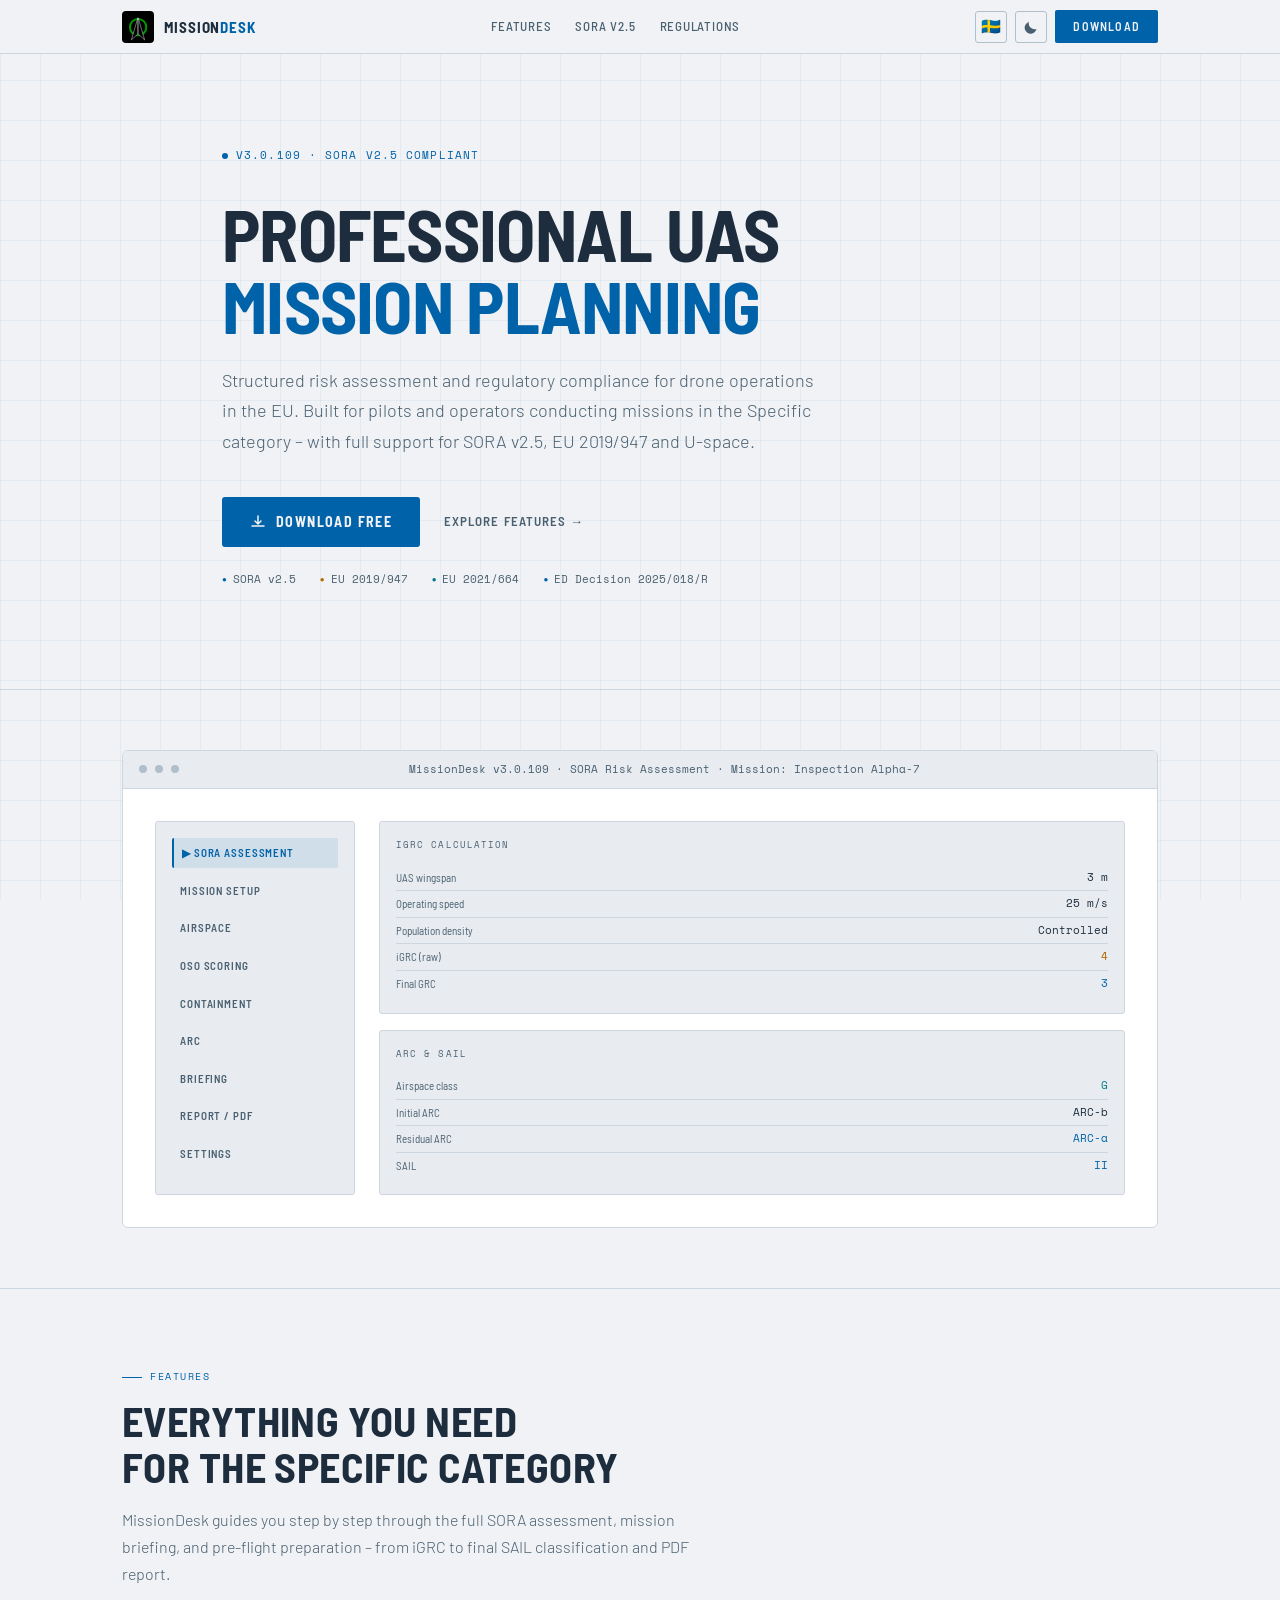
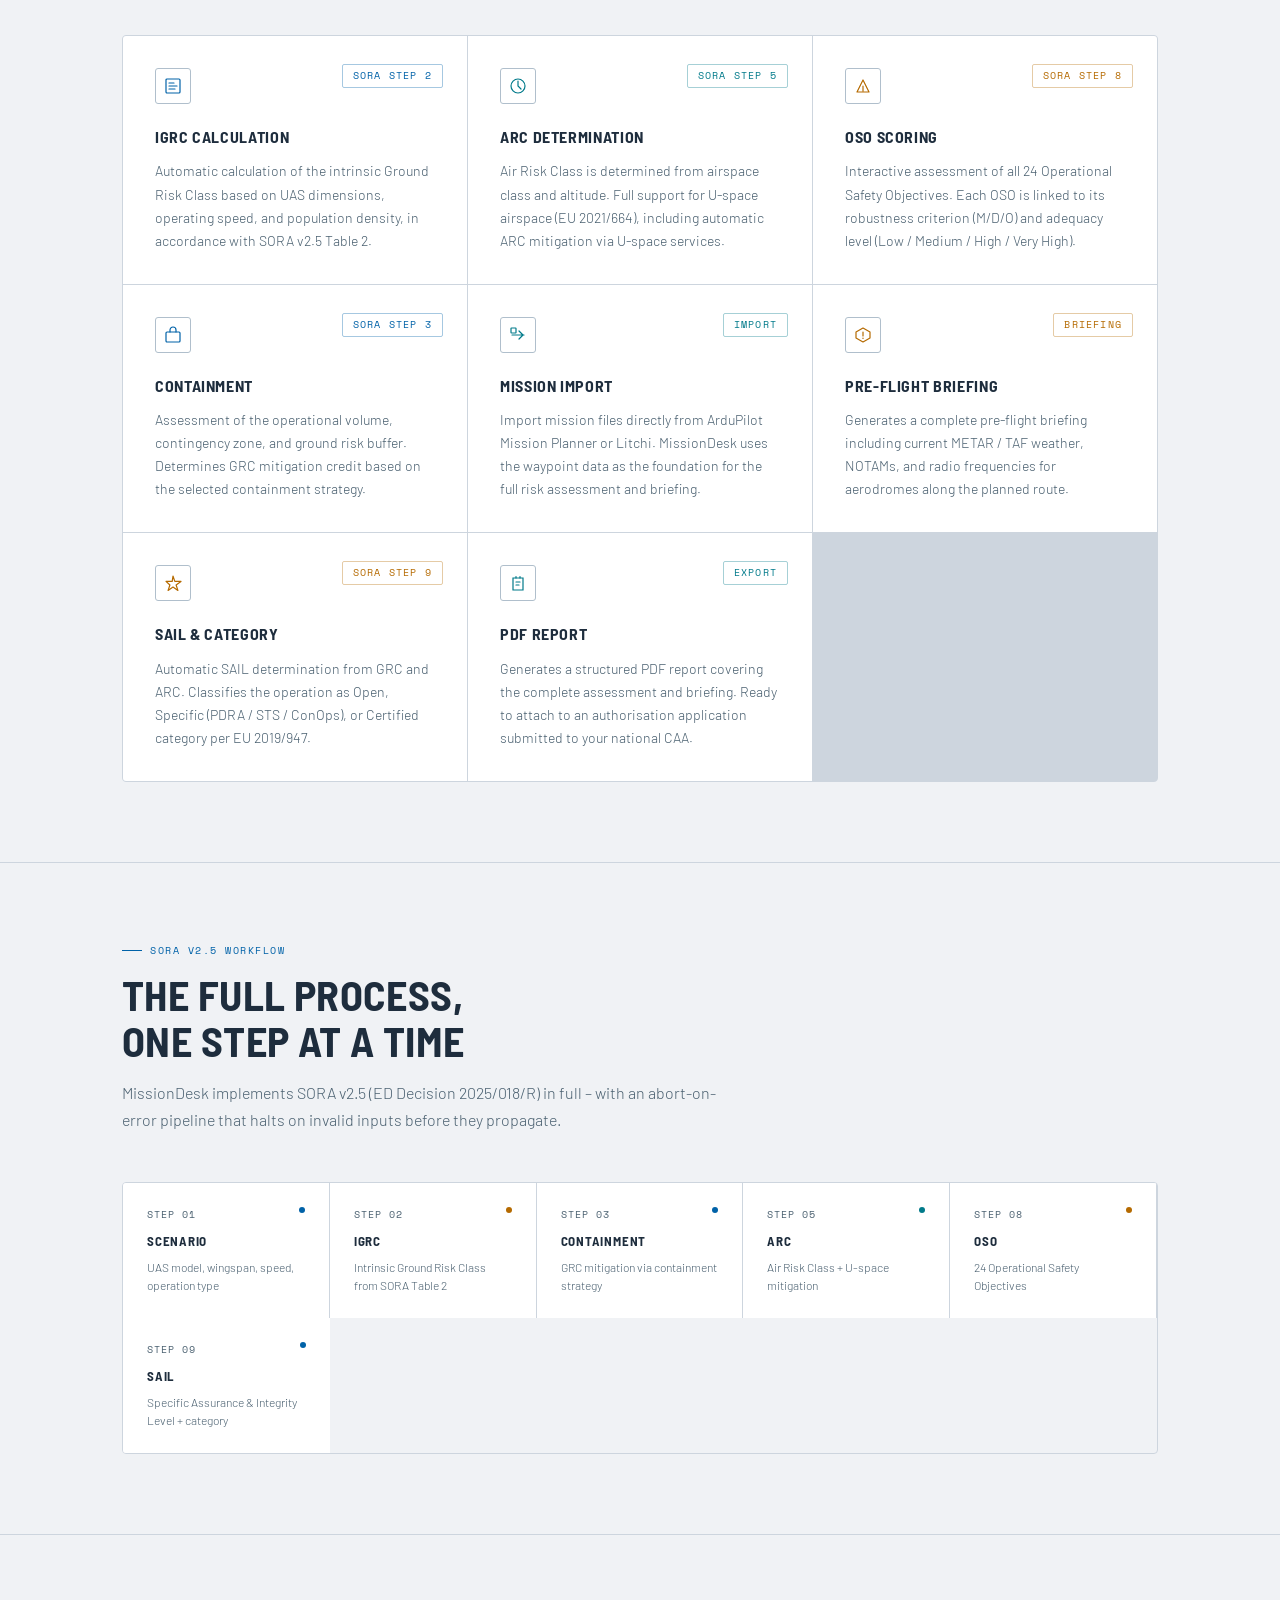
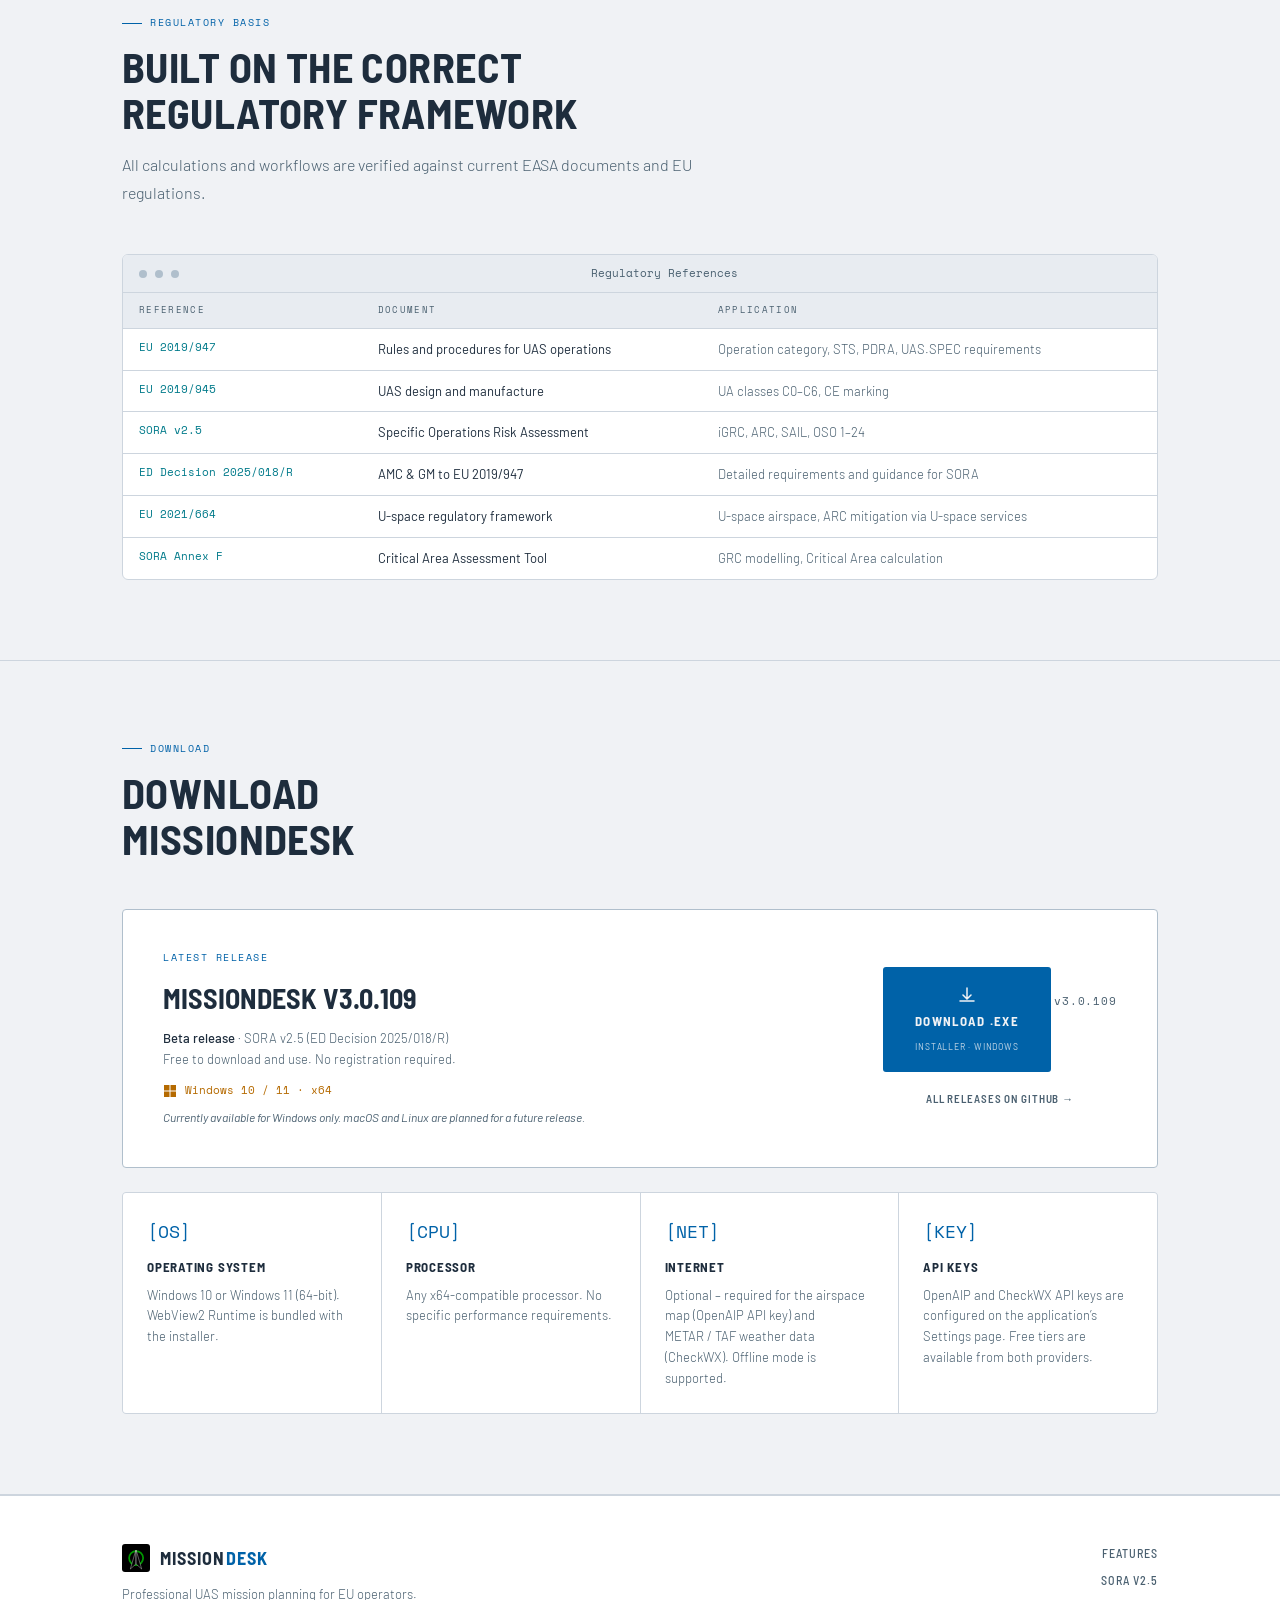
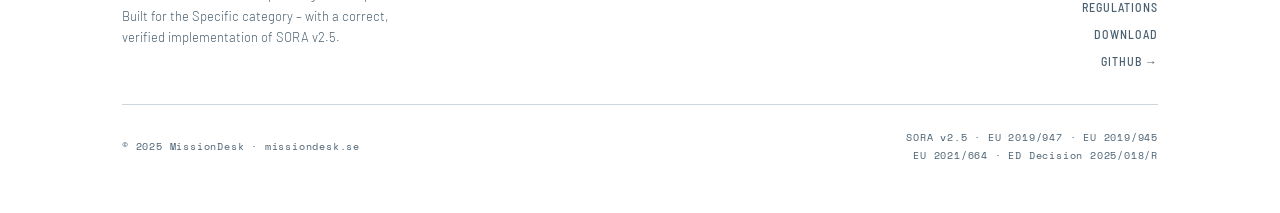
==== index.html @ abe7e92a "Update version numbers to v3.0.109" ====
<!DOCTYPE html>
<html lang="en-GB" data-theme="light" data-lang="en">
<head>
  <meta charset="UTF-8" />
  <meta name="viewport" content="width=device-width, initial-scale=1.0" />
  <title>MissionDesk – Professional UAS Mission Planning</title>
  <meta name="description" content="Professional UAS mission planning and SORA v2.5 compliance for EU operations." />
  <link rel="preconnect" href="https://fonts.googleapis.com" />
  <link rel="preconnect" href="https://fonts.gstatic.com" crossorigin />
  <link href="https://fonts.googleapis.com/css2?family=Barlow+Semi+Condensed:wght@300;400;500;600;700&family=Space+Mono:wght@400;700&family=Barlow:wght@300;400;500&display=swap" rel="stylesheet" />
  <style>
    /* ── LIGHT THEME (default) ── */
    :root {
      --bg:       #f0f2f5;
      --surface:  #ffffff;
      --surface2: #e8ecf1;
      --border:   #cdd5de;
      --border2:  #b0bfcc;
      --accent:   #0062a8;
      --accent2:  #b56a00;
      --accent3:  #007a8a;
      --text:     #1e2d3d;
      --muted:    #4a6070;
      --mono:     'Space Mono', monospace;
      --sans:     'Barlow Semi Condensed', sans-serif;
      --body:     'Barlow', sans-serif;
      --transition: 0.25s ease;
    }
    /* ── DARK THEME ── */
    [data-theme="dark"] {
      --bg:       #040608;
      --surface:  #080c10;
      --surface2: #0d1318;
      --border:   #1a2430;
      --border2:  #243040;
      --accent:   #39ff14;
      --accent2:  #ffb300;
      --accent3:  #00e5ff;
      --text:     #d4dce4;
      --muted:    #7a9ab0;
    }

    *, *::before, *::after { box-sizing: border-box; margin: 0; padding: 0; }
    html { scroll-behavior: smooth; }

    body {
      background: var(--bg); color: var(--text);
      font-family: var(--body); font-size: 16px; line-height: 1.6;
      -webkit-font-smoothing: antialiased; overflow-x: hidden;
      transition: background var(--transition), color var(--transition);
    }
    body::before {
      content: ''; position: fixed; inset: 0;
      background-image:
        linear-gradient(color-mix(in srgb, var(--accent) 5%, transparent) 1px, transparent 1px),
        linear-gradient(90deg, color-mix(in srgb, var(--accent) 5%, transparent) 1px, transparent 1px);
      background-size: 40px 40px; pointer-events: none; z-index: 0;
    }

    .container { max-width: 1100px; margin: 0 auto; padding: 0 2rem; position: relative; z-index: 1; }

    .tag {
      display: inline-block; font-family: var(--mono);
      font-size: 10px; letter-spacing: 0.12em; text-transform: uppercase;
      color: var(--accent); border: 1px solid color-mix(in srgb, var(--accent) 35%, transparent);
      padding: 3px 10px; border-radius: 2px;
    }
    .tag.amber { color: var(--accent2); border-color: color-mix(in srgb, var(--accent2) 35%, transparent); }
    .tag.cyan  { color: var(--accent3); border-color: color-mix(in srgb, var(--accent3) 35%, transparent); }

    /* ── TOP BAR ── */
    .topbar {
      position: fixed; top: 0; left: 0; right: 0; z-index: 100;
      background: color-mix(in srgb, var(--bg) 92%, transparent);
      backdrop-filter: blur(12px);
      border-bottom: 1px solid var(--border); height: 54px;
      display: flex; align-items: center;
      transition: background var(--transition), border-color var(--transition);
    }
    .topbar .inner { display: flex; align-items: center; justify-content: space-between; width: 100%; gap: 1rem; }

    /* Logo */
    .topbar-logo { display: flex; align-items: center; gap: 10px; text-decoration: none; flex-shrink: 0; }
    .logo-mark {
      width: 32px; height: 32px; flex-shrink: 0;
      /* The icon has a black bg – we show it as-is in dark mode,
         and add a subtle dark circle bg in light mode so it reads well */
      border-radius: 4px;
      background: #000;
      display: flex; align-items: center; justify-content: center;
      overflow: hidden;
    }
    .logo-mark svg { width: 28px; height: 28px; }
    .topbar-logo .wordmark {
      font-family: var(--sans); font-size: 15px; font-weight: 700;
      letter-spacing: 0.06em; color: var(--text); text-transform: uppercase;
      transition: color var(--transition);
    }
    .topbar-logo .wordmark span { color: var(--accent); transition: color var(--transition); }

    .topbar-nav { display: flex; align-items: center; gap: 1.5rem; }
    .topbar-nav a {
      font-family: var(--sans); font-size: 13px; font-weight: 500;
      letter-spacing: 0.06em; text-transform: uppercase;
      color: var(--muted); text-decoration: none; transition: color 0.2s;
    }
    .topbar-nav a:hover { color: var(--text); }

    .nav-controls { display: flex; align-items: center; gap: 8px; flex-shrink: 0; }
    .icon-btn {
      display: flex; align-items: center; justify-content: center;
      width: 32px; height: 32px; background: none;
      border: 1px solid var(--border2); border-radius: 3px;
      cursor: pointer; font-size: 16px; line-height: 1; color: var(--muted);
      transition: border-color 0.2s, color 0.2s;
    }
    .icon-btn:hover { border-color: var(--accent); color: var(--text); }
    .theme-icon-light { display: block; }
    .theme-icon-dark  { display: none; }
    [data-theme="dark"] .theme-icon-light { display: none; }
    [data-theme="dark"] .theme-icon-dark  { display: block; }

    .btn-nav {
      font-family: var(--sans); font-size: 12px; font-weight: 600;
      letter-spacing: 0.1em; text-transform: uppercase;
      color: var(--bg) !important; background: var(--accent);
      padding: 7px 18px; border-radius: 2px; border: none;
      text-decoration: none; cursor: pointer; transition: opacity 0.2s, background var(--transition), color var(--transition);
    }
    .btn-nav:hover { opacity: 0.85; }

    /* ── HERO ── */
    .hero { padding: 140px 0 100px; }
    .hero-badge { display: inline-flex; align-items: center; gap: 8px; margin-bottom: 2rem; }
    .badge-dot { width: 6px; height: 6px; background: var(--accent); border-radius: 50%; animation: pulse 2s ease-in-out infinite; }
    @keyframes pulse {
      0%,100% { opacity:1; box-shadow:0 0 0 0 color-mix(in srgb,var(--accent) 40%,transparent); }
      50%      { opacity:.7; box-shadow:0 0 0 6px transparent; }
    }
    .badge-text { font-family: var(--mono); font-size: 11px; letter-spacing: 0.1em; text-transform: uppercase; color: var(--accent); }
    .hero-headline { font-family: var(--sans); font-size: clamp(40px,6vw,72px); font-weight: 700; line-height: 1.0; letter-spacing: -0.01em; text-transform: uppercase; color: var(--text); margin-bottom: 1.5rem; transition: color var(--transition); }
    .hero-headline .line2 { color: var(--accent); display: block; transition: color var(--transition); }
    .hero-sub { font-size: 18px; font-weight: 300; color: var(--muted); max-width: 600px; margin-bottom: 2.5rem; line-height: 1.7; transition: color var(--transition); }
    .hero-actions { display: flex; align-items: center; gap: 1.5rem; flex-wrap: wrap; }
    .btn-primary {
      display: inline-flex; align-items: center; gap: 10px;
      font-family: var(--sans); font-size: 14px; font-weight: 700;
      letter-spacing: 0.1em; text-transform: uppercase;
      color: var(--bg); background: var(--accent);
      padding: 14px 28px; border-radius: 3px; text-decoration: none; border: none; cursor: pointer;
      transition: opacity 0.2s, transform 0.15s, background var(--transition), color var(--transition);
    }
    .btn-primary:hover { opacity: 0.88; transform: translateY(-1px); }
    .btn-primary svg { width: 16px; height: 16px; }
    .btn-secondary { display: inline-flex; align-items: center; gap: 8px; font-family: var(--sans); font-size: 13px; font-weight: 600; letter-spacing: 0.08em; text-transform: uppercase; color: var(--muted); text-decoration: none; transition: color 0.2s; }
    .btn-secondary:hover { color: var(--text); }
    .hero-meta { margin-top: 1.5rem; display: flex; align-items: center; gap: 1.5rem; flex-wrap: wrap; }
    .hero-meta-item { display: flex; align-items: center; gap: 6px; font-family: var(--mono); font-size: 11px; color: var(--muted); }
    .hero-meta-item .dot { color: var(--accent); font-size: 8px; }

    /* ── SECTION HEADERS ── */
    .section-header { margin-bottom: 3rem; }
    .section-label { font-family: var(--mono); font-size: 10px; letter-spacing: 0.15em; text-transform: uppercase; color: var(--accent); margin-bottom: 0.75rem; display: flex; align-items: center; gap: 8px; transition: color var(--transition); }
    .section-label::before { content:''; display:block; width:20px; height:1px; background:var(--accent); }
    .section-title { font-family: var(--sans); font-size: clamp(28px,3.5vw,42px); font-weight: 700; text-transform: uppercase; letter-spacing: 0.01em; color: var(--text); line-height: 1.1; transition: color var(--transition); }
    .section-desc { margin-top: 1rem; font-size: 16px; font-weight: 300; color: var(--muted); max-width: 600px; line-height: 1.7; transition: color var(--transition); }

    .divider { border: none; border-top: 1px solid var(--border); margin: 0; }
    section { padding: 80px 0; }

    /* ── FEATURE CARDS ── */
    .features-grid { display: grid; grid-template-columns: repeat(auto-fit, minmax(280px,1fr)); gap: 1px; background: var(--border); border: 1px solid var(--border); border-radius: 4px; overflow: hidden; transition: background var(--transition), border-color var(--transition); }
    .feature-card { background: var(--surface); padding: 2rem; position: relative; transition: background 0.2s; }
    .feature-card:hover { background: var(--surface2); }
    .feature-icon { width: 36px; height: 36px; border: 1px solid var(--border2); border-radius: 3px; display: flex; align-items: center; justify-content: center; margin-bottom: 1.25rem; transition: border-color var(--transition); }
    .feature-icon svg { width: 18px; height: 18px; }
    .feature-title { font-family: var(--sans); font-size: 16px; font-weight: 700; letter-spacing: 0.04em; text-transform: uppercase; color: var(--text); margin-bottom: 0.6rem; transition: color var(--transition); }
    .feature-desc { font-size: 14px; font-weight: 300; color: var(--muted); line-height: 1.65; transition: color var(--transition); }
    .feature-tag { position: absolute; top: 1.5rem; right: 1.5rem; }

    /* ── SORA STEPS ── */
    .sora-steps { display: grid; grid-template-columns: repeat(auto-fit, minmax(180px,1fr)); border: 1px solid var(--border); border-radius: 4px; overflow: hidden; }
    .sora-step { border-right: 1px solid var(--border); padding: 1.5rem; background: var(--surface); position: relative; transition: background var(--transition), border-color var(--transition); }
    .sora-step:last-child { border-right: none; }
    .step-number { font-family: var(--mono); font-size: 10px; color: var(--muted); letter-spacing: 0.1em; margin-bottom: 0.5rem; }
    .step-name { font-family: var(--sans); font-size: 13px; font-weight: 700; text-transform: uppercase; letter-spacing: 0.06em; color: var(--text); margin-bottom: 0.4rem; transition: color var(--transition); }
    .step-detail { font-size: 12px; font-weight: 300; color: var(--muted); line-height: 1.5; }
    .step-indicator { width: 6px; height: 6px; background: var(--accent); border-radius: 50%; position: absolute; top: 1.5rem; right: 1.5rem; }

    /* ── APP PREVIEW MOCK ── */
    .app-preview { background: var(--surface); border: 1px solid var(--border); border-radius: 6px; overflow: hidden; transition: background var(--transition), border-color var(--transition); }
    .app-preview-bar { background: var(--surface2); border-bottom: 1px solid var(--border); padding: 10px 16px; display: flex; align-items: center; gap: 8px; }
    .app-preview-dot { width: 8px; height: 8px; border-radius: 50%; background: var(--border2); }
    .app-preview-title { font-family: var(--mono); font-size: 11px; color: var(--muted); flex: 1; text-align: center; }
    .app-preview-body { padding: 2rem; display: grid; grid-template-columns: 200px 1fr; gap: 1.5rem; min-height: 320px; }
    .app-sidebar-mock { background: var(--surface2); border: 1px solid var(--border); border-radius: 3px; padding: 1rem; display: flex; flex-direction: column; gap: 0.5rem; transition: background var(--transition), border-color var(--transition); }
    .mock-nav-item { font-family: var(--sans); font-size: 11px; font-weight: 600; letter-spacing: 0.08em; text-transform: uppercase; color: var(--muted); padding: 6px 8px; border-radius: 2px; }
    .mock-nav-item.active { background: color-mix(in srgb, var(--accent) 10%, transparent); color: var(--accent); border-left: 2px solid var(--accent); }
    .app-content-mock { display: flex; flex-direction: column; gap: 1rem; }
    .mock-panel { background: var(--surface2); border: 1px solid var(--border); border-radius: 3px; padding: 1rem; transition: background var(--transition), border-color var(--transition); }
    .mock-label { font-family: var(--mono); font-size: 9px; letter-spacing: 0.12em; text-transform: uppercase; color: var(--muted); margin-bottom: 0.75rem; }
    .mock-row { display: flex; justify-content: space-between; align-items: center; padding: 4px 0; border-bottom: 1px solid var(--border); }
    .mock-row:last-child { border-bottom: none; }
    .mock-row-label { font-size: 11px; color: var(--muted); font-family: var(--sans); }
    .mock-row-value { font-family: var(--mono); font-size: 11px; color: var(--text); }
    .mock-row-value.green { color: var(--accent); }
    .mock-row-value.amber { color: var(--accent2); }
    .mock-row-value.cyan  { color: var(--accent3); }

    /* ── REGULATORY TABLE ── */
    .reg-table { width: 100%; border-collapse: collapse; font-size: 13px; }
    .reg-table th { font-family: var(--mono); font-size: 9px; letter-spacing: 0.15em; text-transform: uppercase; color: var(--muted); text-align: left; padding: 10px 16px; border-bottom: 1px solid var(--border); background: var(--surface2); font-weight: 400; }
    .reg-table td { padding: 10px 16px; border-bottom: 1px solid var(--border); color: var(--muted); font-weight: 300; vertical-align: top; }
    .reg-table td:first-child { font-family: var(--mono); font-size: 11px; color: var(--accent3); white-space: nowrap; }
    .reg-table td:nth-child(2) { color: var(--text); font-weight: 400; }
    .reg-table tr:last-child td { border-bottom: none; }

    /* ── DOWNLOAD SECTION ── */
    .download-box { background: var(--surface); border: 1px solid var(--border2); border-radius: 4px; padding: 2.5rem; display: grid; grid-template-columns: 1fr auto; gap: 2rem; align-items: center; transition: background var(--transition), border-color var(--transition); }
    @media (max-width: 700px) { .download-box { grid-template-columns: 1fr; } }
    .download-label { font-family: var(--mono); font-size: 10px; letter-spacing: 0.15em; text-transform: uppercase; color: var(--accent); margin-bottom: 0.6rem; }
    .download-version { font-family: var(--sans); font-size: 28px; font-weight: 700; text-transform: uppercase; color: var(--text); margin-bottom: 0.5rem; transition: color var(--transition); }
    .download-meta { font-size: 13px; font-weight: 300; color: var(--muted); line-height: 1.6; transition: color var(--transition); }
    .download-meta strong { color: var(--text); font-weight: 500; }
    .download-platform { display: flex; align-items: center; gap: 8px; margin-top: 0.75rem; font-family: var(--mono); font-size: 11px; color: var(--accent2); }
    .download-platform svg { width: 14px; height: 14px; }
    .platform-note { margin-top: 0.5rem; font-size: 12px; color: var(--muted); font-style: italic; }
    .btn-download { display: inline-flex; flex-direction: column; align-items: center; gap: 6px; font-family: var(--sans); font-size: 13px; font-weight: 700; letter-spacing: 0.1em; text-transform: uppercase; color: var(--bg); background: var(--accent); padding: 18px 32px; border-radius: 3px; text-decoration: none; white-space: nowrap; transition: opacity 0.2s, background var(--transition), color var(--transition); }
    .btn-download:hover { opacity: 0.85; }
    .btn-download .sub { font-size: 10px; font-weight: 400; letter-spacing: 0.08em; opacity: 0.75; }
    .version-badge { display: inline-block; font-family: var(--mono); font-size: 11px; letter-spacing: 0.08em; color: var(--muted); margin-top: 0.6rem; text-align: center; }

    /* ── SYSTEM REQUIREMENTS ── */
    .req-grid { display: grid; grid-template-columns: repeat(auto-fit, minmax(220px,1fr)); gap: 1px; background: var(--border); border: 1px solid var(--border); border-radius: 4px; overflow: hidden; }
    .req-item { background: var(--surface); padding: 1.5rem; transition: background var(--transition); }
    .req-icon { font-family: var(--mono); font-size: 18px; color: var(--accent); margin-bottom: 0.75rem; }
    .req-title { font-family: var(--sans); font-size: 13px; font-weight: 700; text-transform: uppercase; letter-spacing: 0.06em; color: var(--text); margin-bottom: 0.4rem; transition: color var(--transition); }
    .req-detail { font-size: 13px; font-weight: 300; color: var(--muted); }

    /* ── FOOTER ── */
    footer { background: var(--surface); border-top: 1px solid var(--border); padding: 3rem 0; transition: background var(--transition), border-color var(--transition); }
    .footer-inner { display: grid; grid-template-columns: 1fr 1fr; gap: 3rem; align-items: start; }
    @media (max-width: 600px) { .footer-inner { grid-template-columns: 1fr; } }
    .footer-logo { display: flex; align-items: center; gap: 10px; margin-bottom: 0.75rem; }
    .footer-logo-mark { width: 28px; height: 28px; background: #000; border-radius: 3px; display: flex; align-items: center; justify-content: center; flex-shrink: 0; }
    .footer-logo-mark svg { width: 24px; height: 24px; }
    .footer-logo-text { font-family: var(--sans); font-size: 18px; font-weight: 700; text-transform: uppercase; letter-spacing: 0.06em; color: var(--text); transition: color var(--transition); }
    .footer-logo-text span { color: var(--accent); }
    .footer-desc { font-size: 13px; font-weight: 300; color: var(--muted); line-height: 1.65; max-width: 300px; }
    .footer-links { display: flex; flex-direction: column; gap: 0.5rem; align-items: flex-end; }
    .footer-links a { font-family: var(--sans); font-size: 12px; font-weight: 500; letter-spacing: 0.08em; text-transform: uppercase; color: var(--muted); text-decoration: none; transition: color 0.2s; }
    .footer-links a:hover { color: var(--text); }
    .footer-bottom { margin-top: 2rem; padding-top: 1.5rem; border-top: 1px solid var(--border); display: flex; justify-content: space-between; align-items: center; flex-wrap: wrap; gap: 1rem; }
    .footer-copy { font-family: var(--mono); font-size: 10px; letter-spacing: 0.08em; color: var(--muted); }

    /* ── SCROLL REVEAL ── */
    [data-reveal] { opacity: 0; transform: translateY(16px); transition: opacity 0.5s ease, transform 0.5s ease; }
    [data-reveal].visible { opacity: 1; transform: none; }

    @media (max-width: 780px) { .topbar-nav { display: none; } }
    @media (max-width: 500px) { .app-preview-body { grid-template-columns: 1fr; } .app-sidebar-mock { display: none; } }
  </style>
</head>
<body>

<!-- ═══════════════════════════════════════════════════
     SHARED LOGO SVG  (reused in topbar + footer)
     Source: exact paths from app's index.html SVG
═══════════════════════════════════════════════════ -->
<svg style="display:none">
  <symbol id="md-logo" viewBox="0 0 210 210">
    <!-- Green ring -->
    <circle cx="106" cy="106" r="61.5"
      fill="none" stroke="#009800" stroke-width="15"/>
    <!-- Left arrow blade -->
    <path d="M 103.9 36.3 L 55.5 201.4 L 103.9 157.8 Z"
      fill="#000" stroke="#fff" stroke-width="3.2" stroke-linejoin="round"/>
    <!-- Right arrow blade -->
    <path d="M 106.3 36.3 L 154.8 201.4 L 106.3 157.8 Z"
      fill="#000" stroke="#fff" stroke-width="3.2" stroke-linejoin="round"/>
  </symbol>
</svg>

<!-- ═══ TOP BAR ═══ -->
<nav class="topbar">
  <div class="container inner">
    <a href="#" class="topbar-logo">
      <div class="logo-mark">
        <svg><use href="#md-logo"/></svg>
      </div>
      <span class="wordmark">Mission<span>Desk</span></span>
    </a>
    <div class="topbar-nav">
      <a href="#features"    data-i18n="nav.features">Features</a>
      <a href="#sora"        data-i18n="nav.sora">SORA v2.5</a>
      <a href="#regulations" data-i18n="nav.regulations">Regulations</a>
    </div>
    <div class="nav-controls">
      <button class="icon-btn" id="langToggle" title="Switch language" aria-label="Switch language">
        <span id="langFlag">🇸🇪</span>
      </button>
      <button class="icon-btn" id="themeToggle" title="Toggle theme" aria-label="Toggle theme">
        <!-- Moon: shown in light mode (click → go dark) -->
        <svg class="theme-icon-light" width="14" height="14" viewBox="0 0 14 14" fill="none">
          <path d="M12.5 9A6 6 0 015 1.5a.5.5 0 00-.6.65A6 6 0 1012.35 9.6.5.5 0 0012.5 9z" fill="currentColor"/>
        </svg>
        <!-- Sun: shown in dark mode (click → go light) -->
        <svg class="theme-icon-dark" width="14" height="14" viewBox="0 0 14 14" fill="none">
          <circle cx="7" cy="7" r="2.8" fill="currentColor"/>
          <path d="M7 1v1.5M7 11.5V13M1 7h1.5M11.5 7H13M2.9 2.9l1 1M10.1 10.1l1 1M2.9 11.1l1-1M10.1 3.9l1-1" stroke="currentColor" stroke-width="1.2" stroke-linecap="round"/>
        </svg>
      </button>
      <a href="#download" class="btn-nav" data-i18n="nav.download">Download</a>
    </div>
  </div>
</nav>

<!-- ═══ HERO ═══ -->
<section class="hero">
  <div class="container" style="max-width:900px;">
    <div class="hero-badge">
      <div class="badge-dot"></div>
      <span class="badge-text" id="heroBadge">v3.0.109 · SORA v2.5 Compliant</span>
    </div>
    <h1 class="hero-headline">
      Professional UAS<br>
      <span class="line2" data-i18n="hero.line2">Mission Planning</span>
    </h1>
    <p class="hero-sub" data-i18n="hero.sub">
      Structured risk assessment and regulatory compliance for drone operations in the EU. Built for pilots and operators conducting missions in the Specific category – with full support for SORA v2.5, EU 2019/947 and U-space.
    </p>
    <div class="hero-actions">
      <a href="#download" class="btn-primary">
        <svg viewBox="0 0 16 16" fill="none">
          <path d="M8 2v8M5 7l3 3 3-3M2 12h12" stroke="currentColor" stroke-width="1.5" stroke-linecap="round"/>
        </svg>
        <span data-i18n="hero.cta">Download free</span>
      </a>
      <a href="#features" class="btn-secondary">
        <span data-i18n="hero.secondary">Explore features →</span>
      </a>
    </div>
    <div class="hero-meta">
      <div class="hero-meta-item"><span class="dot">●</span><span>SORA v2.5</span></div>
      <div class="hero-meta-item"><span class="dot" style="color:var(--accent2)">●</span><span>EU 2019/947</span></div>
      <div class="hero-meta-item"><span class="dot" style="color:var(--accent3)">●</span><span>EU 2021/664</span></div>
      <div class="hero-meta-item"><span class="dot">●</span><span>ED Decision 2025/018/R</span></div>
    </div>
  </div>
</section>

<hr class="divider" />

<!-- ═══ APP PREVIEW ═══ -->
<section style="padding:60px 0;" id="preview">
  <div class="container" data-reveal>
    <div class="app-preview">
      <div class="app-preview-bar">
        <div class="app-preview-dot"></div>
        <div class="app-preview-dot"></div>
        <div class="app-preview-dot"></div>
        <span class="app-preview-title">MissionDesk v3.0.109 · SORA Risk Assessment · Mission: Inspection Alpha-7</span>
      </div>
      <div class="app-preview-body">
        <div class="app-sidebar-mock">
          <div class="mock-nav-item active">▶ SORA Assessment</div>
          <div class="mock-nav-item">Mission Setup</div>
          <div class="mock-nav-item">Airspace</div>
          <div class="mock-nav-item">OSO Scoring</div>
          <div class="mock-nav-item">Containment</div>
          <div class="mock-nav-item">ARC</div>
          <div class="mock-nav-item">Briefing</div>
          <div class="mock-nav-item">Report / PDF</div>
          <div class="mock-nav-item">Settings</div>
        </div>
        <div class="app-content-mock">
          <div class="mock-panel">
            <div class="mock-label">iGRC Calculation</div>
            <div class="mock-row"><span class="mock-row-label" data-i18n="mock.wingspan">UAS wingspan</span><span class="mock-row-value">3 m</span></div>
            <div class="mock-row"><span class="mock-row-label" data-i18n="mock.speed">Operating speed</span><span class="mock-row-value">25 m/s</span></div>
            <div class="mock-row"><span class="mock-row-label" data-i18n="mock.pop">Population density</span><span class="mock-row-value" data-i18n="mock.controlled">Controlled</span></div>
            <div class="mock-row"><span class="mock-row-label">iGRC (raw)</span><span class="mock-row-value amber">4</span></div>
            <div class="mock-row"><span class="mock-row-label">Final GRC</span><span class="mock-row-value green">3</span></div>
          </div>
          <div class="mock-panel">
            <div class="mock-label">ARC &amp; SAIL</div>
            <div class="mock-row"><span class="mock-row-label" data-i18n="mock.airspace">Airspace class</span><span class="mock-row-value cyan">G</span></div>
            <div class="mock-row"><span class="mock-row-label">Initial ARC</span><span class="mock-row-value">ARC-b</span></div>
            <div class="mock-row"><span class="mock-row-label">Residual ARC</span><span class="mock-row-value green">ARC-a</span></div>
            <div class="mock-row"><span class="mock-row-label">SAIL</span><span class="mock-row-value green">II</span></div>
          </div>
        </div>
      </div>
    </div>
  </div>
</section>

<hr class="divider" />

<!-- ═══ FEATURES ═══ -->
<section id="features">
  <div class="container">
    <div class="section-header" data-reveal>
      <div class="section-label" data-i18n="feat.label">Features</div>
      <h2 class="section-title" data-i18n="feat.title">Everything you need<br>for the Specific category</h2>
      <p class="section-desc" data-i18n="feat.desc">MissionDesk guides you step by step through the full SORA assessment, mission briefing, and pre-flight preparation – from iGRC to final SAIL classification and PDF report.</p>
    </div>
    <div class="features-grid" data-reveal>

      <div class="feature-card">
        <div class="feature-icon"><svg viewBox="0 0 18 18" fill="none"><rect x="2" y="2" width="14" height="14" rx="1" stroke="var(--accent)" stroke-width="1.2"/><path d="M5 9h8M5 6h5M5 12h6" stroke="var(--accent)" stroke-width="1.2" stroke-linecap="round"/></svg></div>
        <div class="feature-title" data-i18n="feat.igrc.title">iGRC Calculation</div>
        <p class="feature-desc" data-i18n="feat.igrc.desc">Automatic calculation of the intrinsic Ground Risk Class based on UAS dimensions, operating speed, and population density, in accordance with SORA v2.5 Table 2.</p>
        <div class="feature-tag"><span class="tag">SORA Step 2</span></div>
      </div>

      <div class="feature-card">
        <div class="feature-icon"><svg viewBox="0 0 18 18" fill="none"><circle cx="9" cy="9" r="7" stroke="var(--accent3)" stroke-width="1.2"/><path d="M9 4v5l3 3" stroke="var(--accent3)" stroke-width="1.2" stroke-linecap="round"/></svg></div>
        <div class="feature-title" data-i18n="feat.arc.title">ARC Determination</div>
        <p class="feature-desc" data-i18n="feat.arc.desc">Air Risk Class is determined from airspace class and altitude. Full support for U-space airspace (EU 2021/664), including automatic ARC mitigation via U-space services.</p>
        <div class="feature-tag"><span class="tag cyan">SORA Step 5</span></div>
      </div>

      <div class="feature-card">
        <div class="feature-icon"><svg viewBox="0 0 18 18" fill="none"><path d="M3 15L9 3l6 12H3z" stroke="var(--accent2)" stroke-width="1.2" stroke-linejoin="round"/><path d="M9 9v4" stroke="var(--accent2)" stroke-width="1.2" stroke-linecap="round"/><circle cx="9" cy="14" r="0.8" fill="var(--accent2)"/></svg></div>
        <div class="feature-title" data-i18n="feat.oso.title">OSO Scoring</div>
        <p class="feature-desc" data-i18n="feat.oso.desc">Interactive assessment of all 24 Operational Safety Objectives. Each OSO is linked to its robustness criterion (M/D/O) and adequacy level (Low / Medium / High / Very High).</p>
        <div class="feature-tag"><span class="tag amber">SORA Step 8</span></div>
      </div>

      <div class="feature-card">
        <div class="feature-icon"><svg viewBox="0 0 18 18" fill="none"><rect x="2" y="6" width="14" height="10" rx="1" stroke="var(--accent)" stroke-width="1.2"/><path d="M6 6V4a3 3 0 016 0v2" stroke="var(--accent)" stroke-width="1.2" stroke-linecap="round"/></svg></div>
        <div class="feature-title" data-i18n="feat.cont.title">Containment</div>
        <p class="feature-desc" data-i18n="feat.cont.desc">Assessment of the operational volume, contingency zone, and ground risk buffer. Determines GRC mitigation credit based on the selected containment strategy.</p>
        <div class="feature-tag"><span class="tag">SORA Step 3</span></div>
      </div>

      <div class="feature-card">
        <div class="feature-icon"><svg viewBox="0 0 18 18" fill="none"><path d="M3 9h12M10 5l4 4-4 4" stroke="var(--accent3)" stroke-width="1.2" stroke-linecap="round" stroke-linejoin="round"/><rect x="2" y="2" width="5" height="5" rx="0.5" stroke="var(--accent3)" stroke-width="1.2"/></svg></div>
        <div class="feature-title" data-i18n="feat.import.title">Mission Import</div>
        <p class="feature-desc" data-i18n="feat.import.desc">Import mission files directly from ArduPilot Mission Planner or Litchi. MissionDesk uses the waypoint data as the foundation for the full risk assessment and briefing.</p>
        <div class="feature-tag"><span class="tag cyan">Import</span></div>
      </div>

      <div class="feature-card">
        <div class="feature-icon"><svg viewBox="0 0 18 18" fill="none"><path d="M9 2l7 4v6l-7 4-7-4V6l7-4z" stroke="var(--accent2)" stroke-width="1.2" stroke-linejoin="round"/><path d="M9 6v4M9 12v.5" stroke="var(--accent2)" stroke-width="1.2" stroke-linecap="round"/></svg></div>
        <div class="feature-title" data-i18n="feat.brief.title">Pre-flight Briefing</div>
        <p class="feature-desc" data-i18n="feat.brief.desc">Generates a complete pre-flight briefing including current METAR / TAF weather, NOTAMs, and radio frequencies for aerodromes along the planned route.</p>
        <div class="feature-tag"><span class="tag amber">Briefing</span></div>
      </div>

      <div class="feature-card">
        <div class="feature-icon"><svg viewBox="0 0 18 18" fill="none"><path d="M9 2l1.8 5.4H17l-4.9 3.6 1.8 5.4L9 13l-4.9 3.4 1.8-5.4L2 7.4h6.2L9 2z" stroke="var(--accent2)" stroke-width="1.2" stroke-linejoin="round"/></svg></div>
        <div class="feature-title" data-i18n="feat.sail.title">SAIL &amp; Category</div>
        <p class="feature-desc" data-i18n="feat.sail.desc">Automatic SAIL determination from GRC and ARC. Classifies the operation as Open, Specific (PDRA / STS / ConOps), or Certified category per EU 2019/947.</p>
        <div class="feature-tag"><span class="tag amber">SORA Step 9</span></div>
      </div>

      <div class="feature-card">
        <div class="feature-icon"><svg viewBox="0 0 18 18" fill="none"><path d="M4 4h10v12H4z" stroke="var(--accent3)" stroke-width="1.2"/><path d="M7 8h4M7 11h3" stroke="var(--accent3)" stroke-width="1.2" stroke-linecap="round"/><path d="M11 4V2.5M7 4V2.5" stroke="var(--accent3)" stroke-width="1.2" stroke-linecap="round"/></svg></div>
        <div class="feature-title" data-i18n="feat.pdf.title">PDF Report</div>
        <p class="feature-desc" data-i18n="feat.pdf.desc">Generates a structured PDF report covering the complete assessment and briefing. Ready to attach to an authorisation application submitted to your national CAA.</p>
        <div class="feature-tag"><span class="tag cyan">Export</span></div>
      </div>

    </div>
  </div>
</section>

<hr class="divider" />

<!-- ═══ SORA PIPELINE ═══ -->
<section id="sora">
  <div class="container">
    <div class="section-header" data-reveal>
      <div class="section-label" data-i18n="sora.label">SORA v2.5 Workflow</div>
      <h2 class="section-title" data-i18n="sora.title">The full process,<br>one step at a time</h2>
      <p class="section-desc" data-i18n="sora.desc">MissionDesk implements SORA v2.5 (ED Decision 2025/018/R) in full – with an abort-on-error pipeline that halts on invalid inputs before they propagate.</p>
    </div>
    <div class="sora-steps" data-reveal>
      <div class="sora-step"><div class="step-indicator"></div><div class="step-number">STEP 01</div><div class="step-name" data-i18n="sora.s1.name">Scenario</div><div class="step-detail" data-i18n="sora.s1.detail">UAS model, wingspan, speed, operation type</div></div>
      <div class="sora-step"><div class="step-indicator" style="background:var(--accent2)"></div><div class="step-number">STEP 02</div><div class="step-name">iGRC</div><div class="step-detail" data-i18n="sora.s2.detail">Intrinsic Ground Risk Class from SORA Table 2</div></div>
      <div class="sora-step"><div class="step-indicator"></div><div class="step-number">STEP 03</div><div class="step-name" data-i18n="sora.s3.name">Containment</div><div class="step-detail" data-i18n="sora.s3.detail">GRC mitigation via containment strategy</div></div>
      <div class="sora-step"><div class="step-indicator" style="background:var(--accent3)"></div><div class="step-number">STEP 05</div><div class="step-name">ARC</div><div class="step-detail" data-i18n="sora.s5.detail">Air Risk Class + U-space mitigation</div></div>
      <div class="sora-step"><div class="step-indicator" style="background:var(--accent2)"></div><div class="step-number">STEP 08</div><div class="step-name">OSO</div><div class="step-detail" data-i18n="sora.s8.detail">24 Operational Safety Objectives</div></div>
      <div class="sora-step" style="border-right:none;"><div class="step-indicator"></div><div class="step-number">STEP 09</div><div class="step-name">SAIL</div><div class="step-detail" data-i18n="sora.s9.detail">Specific Assurance &amp; Integrity Level + category</div></div>
    </div>
  </div>
</section>

<hr class="divider" />

<!-- ═══ REGULATIONS ═══ -->
<section id="regulations">
  <div class="container">
    <div class="section-header" data-reveal>
      <div class="section-label" data-i18n="reg.label">Regulatory Basis</div>
      <h2 class="section-title" data-i18n="reg.title">Built on the correct<br>regulatory framework</h2>
      <p class="section-desc" data-i18n="reg.desc">All calculations and workflows are verified against current EASA documents and EU regulations.</p>
    </div>
    <div class="app-preview" data-reveal>
      <div class="app-preview-bar">
        <div class="app-preview-dot"></div><div class="app-preview-dot"></div><div class="app-preview-dot"></div>
        <span class="app-preview-title" data-i18n="reg.tableTitle">Regulatory References</span>
      </div>
      <table class="reg-table">
        <thead><tr>
          <th data-i18n="reg.col1">Reference</th>
          <th data-i18n="reg.col2">Document</th>
          <th data-i18n="reg.col3">Application</th>
        </tr></thead>
        <tbody>
          <tr><td>EU 2019/947</td><td data-i18n="reg.r1.doc">Rules and procedures for UAS operations</td><td data-i18n="reg.r1.app">Operation category, STS, PDRA, UAS.SPEC requirements</td></tr>
          <tr><td>EU 2019/945</td><td data-i18n="reg.r2.doc">UAS design and manufacture</td><td data-i18n="reg.r2.app">UA classes C0–C6, CE marking</td></tr>
          <tr><td>SORA v2.5</td><td data-i18n="reg.r3.doc">Specific Operations Risk Assessment</td><td>iGRC, ARC, SAIL, OSO 1–24</td></tr>
          <tr><td>ED Decision 2025/018/R</td><td data-i18n="reg.r4.doc">AMC &amp; GM to EU 2019/947</td><td data-i18n="reg.r4.app">Detailed requirements and guidance for SORA</td></tr>
          <tr><td>EU 2021/664</td><td data-i18n="reg.r5.doc">U-space regulatory framework</td><td data-i18n="reg.r5.app">U-space airspace, ARC mitigation via U-space services</td></tr>
          <tr><td>SORA Annex F</td><td data-i18n="reg.r6.doc">Critical Area Assessment Tool</td><td data-i18n="reg.r6.app">GRC modelling, Critical Area calculation</td></tr>
        </tbody>
      </table>
    </div>
  </div>
</section>

<hr class="divider" />

<!-- ═══ DOWNLOAD ═══ -->
<section id="download">
  <div class="container">
    <div class="section-header" data-reveal>
      <div class="section-label" data-i18n="dl.label">Download</div>
      <h2 class="section-title" data-i18n="dl.title">Download<br>MissionDesk</h2>
    </div>
    <div class="download-box" data-reveal>
      <div>
        <div class="download-label" data-i18n="dl.latest">Latest release</div>
        <div class="download-version" id="dlVersion">MissionDesk v3.0.109</div>
        <div class="download-meta">
          <strong data-i18n="dl.beta">Beta release</strong> · SORA v2.5 (ED Decision 2025/018/R)<br>
          <span data-i18n="dl.free">Free to download and use. No registration required.</span>
        </div>
        <div class="download-platform">
          <svg viewBox="0 0 14 14" fill="none">
            <rect x="1"   y="1"   width="5.5" height="5.5" fill="var(--accent2)"/>
            <rect x="7.5" y="1"   width="5.5" height="5.5" fill="var(--accent2)"/>
            <rect x="1"   y="7.5" width="5.5" height="5.5" fill="var(--accent2)"/>
            <rect x="7.5" y="7.5" width="5.5" height="5.5" fill="var(--accent2)"/>
          </svg>
          Windows 10 / 11 · x64
        </div>
        <div class="platform-note" data-i18n="dl.winOnly">Currently available for Windows only. macOS and Linux are planned for a future release.</div>
      </div>
      <div style="text-align:center;">
        <a id="dlBtn"
           href="https://github.com/tevekanna/missiondesk.se/releases/latest/download/MissionDesk_3.0.109_x64-setup.exe"
           class="btn-download">
          <svg style="width:20px;height:20px;" viewBox="0 0 20 20" fill="none">
            <path d="M10 3v10M6 10l4 4 4-4M3 16h14" stroke="currentColor" stroke-width="1.5" stroke-linecap="round"/>
          </svg>
          <span data-i18n="dl.btn">Download .exe</span>
          <span class="sub">Installer · Windows</span>
        </a>
        <div class="version-badge" id="versionBadge">v3.0.109</div>
        <div style="margin-top:0.75rem;">
          <a href="https://github.com/tevekanna/missiondesk.se/releases" class="btn-secondary" style="font-size:11px;" data-i18n="dl.allReleases">
            All releases on GitHub →
          </a>
        </div>
      </div>
    </div>
    <div style="margin-top:1.5rem;" data-reveal>
      <div class="req-grid">
        <div class="req-item"><div class="req-icon">[OS]</div><div class="req-title" data-i18n="req.os.title">Operating System</div><div class="req-detail" data-i18n="req.os.detail">Windows 10 or Windows 11 (64-bit). WebView2 Runtime is bundled with the installer.</div></div>
        <div class="req-item"><div class="req-icon">[CPU]</div><div class="req-title" data-i18n="req.cpu.title">Processor</div><div class="req-detail" data-i18n="req.cpu.detail">Any x64-compatible processor. No specific performance requirements.</div></div>
        <div class="req-item"><div class="req-icon">[NET]</div><div class="req-title" data-i18n="req.net.title">Internet</div><div class="req-detail" data-i18n="req.net.detail">Optional – required for the airspace map (OpenAIP API key) and METAR / TAF weather data (CheckWX). Offline mode is supported.</div></div>
        <div class="req-item"><div class="req-icon">[KEY]</div><div class="req-title" data-i18n="req.key.title">API Keys</div><div class="req-detail" data-i18n="req.key.detail">OpenAIP and CheckWX API keys are configured on the application's Settings page. Free tiers are available from both providers.</div></div>
      </div>
    </div>
  </div>
</section>

<hr class="divider" />

<!-- ═══ FOOTER ═══ -->
<footer>
  <div class="container">
    <div class="footer-inner">
      <div>
        <div class="footer-logo">
          <div class="footer-logo-mark">
            <svg><use href="#md-logo"/></svg>
          </div>
          <div class="footer-logo-text">Mission<span>Desk</span></div>
        </div>
        <p class="footer-desc" data-i18n="footer.desc">Professional UAS mission planning for EU operators. Built for the Specific category – with a correct, verified implementation of SORA v2.5.</p>
      </div>
      <div class="footer-links">
        <a href="#features"    data-i18n="nav.features">Features</a>
        <a href="#sora"        data-i18n="nav.sora">SORA v2.5</a>
        <a href="#regulations" data-i18n="nav.regulations">Regulations</a>
        <a href="#download"    data-i18n="nav.download">Download</a>
        <a href="https://github.com/tevekanna/missiondesk.se" target="_blank" rel="noopener">GitHub →</a>
      </div>
    </div>
    <div class="footer-bottom">
      <div class="footer-copy">© 2025 MissionDesk · missiondesk.se</div>
      <div class="footer-copy" style="text-align:right;line-height:1.8;">
        SORA v2.5 · EU 2019/947 · EU 2019/945<br>EU 2021/664 · ED Decision 2025/018/R
      </div>
    </div>
  </div>
</footer>

<script>
/* ═══ TRANSLATIONS ═══ */
const i18n = {
  en: {
    'nav.features':'Features','nav.sora':'SORA v2.5','nav.regulations':'Regulations','nav.download':'Download',
    'hero.line2':'Mission Planning',
    'hero.sub':'Structured risk assessment and regulatory compliance for drone operations in the EU. Built for pilots and operators conducting missions in the Specific category \u2013 with full support for SORA v2.5, EU\u00a02019/947 and U-space.',
    'hero.cta':'Download free','hero.secondary':'Explore features \u2192',
    'mock.wingspan':'UAS wingspan','mock.speed':'Operating speed','mock.pop':'Population density','mock.controlled':'Controlled','mock.airspace':'Airspace class',
    'feat.label':'Features','feat.title':'Everything you need<br>for the Specific category',
    'feat.desc':'MissionDesk guides you step by step through the full SORA assessment, mission briefing, and pre-flight preparation \u2013 from iGRC to final SAIL classification and PDF report.',
    'feat.igrc.title':'iGRC Calculation','feat.igrc.desc':'Automatic calculation of the intrinsic Ground Risk Class based on UAS dimensions, operating speed, and population density, in accordance with SORA v2.5 Table\u00a02.',
    'feat.arc.title':'ARC Determination','feat.arc.desc':'Air Risk Class is determined from airspace class and altitude. Full support for U-space airspace (EU\u00a02021/664), including automatic ARC mitigation via U-space services.',
    'feat.oso.title':'OSO Scoring','feat.oso.desc':'Interactive assessment of all 24 Operational Safety Objectives. Each OSO is linked to its robustness criterion (M/D/O) and adequacy level (Low\u00a0/\u00a0Medium\u00a0/\u00a0High\u00a0/\u00a0Very\u00a0High).',
    'feat.cont.title':'Containment','feat.cont.desc':'Assessment of the operational volume, contingency zone, and ground risk buffer. Determines GRC mitigation credit based on the selected containment strategy.',
    'feat.import.title':'Mission Import','feat.import.desc':'Import mission files directly from ArduPilot Mission Planner or Litchi. MissionDesk uses the waypoint data as the foundation for the full risk assessment and briefing.',
    'feat.brief.title':'Pre-flight Briefing','feat.brief.desc':'Generates a complete pre-flight briefing including current METAR\u00a0/\u00a0TAF weather, NOTAMs, and radio frequencies for aerodromes along the planned route.',
    'feat.sail.title':'SAIL & Category','feat.sail.desc':'Automatic SAIL determination from GRC and ARC. Classifies the operation as Open, Specific (PDRA\u00a0/\u00a0STS\u00a0/\u00a0ConOps), or Certified category per EU\u00a02019/947.',
    'feat.pdf.title':'PDF Report','feat.pdf.desc':'Generates a structured PDF report covering the complete assessment and briefing. Ready to attach to an authorisation application submitted to your national CAA.',
    'sora.label':'SORA v2.5 Workflow','sora.title':'The full process,<br>one step at a time',
    'sora.desc':'MissionDesk implements SORA v2.5 (ED Decision 2025/018/R) in full \u2013 with an abort-on-error pipeline that halts on invalid inputs before they propagate.',
    'sora.s1.name':'Scenario','sora.s1.detail':'UAS model, wingspan, speed, operation type',
    'sora.s2.detail':'Intrinsic Ground Risk Class from SORA Table 2',
    'sora.s3.name':'Containment','sora.s3.detail':'GRC mitigation via containment strategy',
    'sora.s5.detail':'Air Risk Class + U-space mitigation',
    'sora.s8.detail':'24 Operational Safety Objectives',
    'sora.s9.detail':'Specific Assurance & Integrity Level + category',
    'reg.label':'Regulatory Basis','reg.title':'Built on the correct<br>regulatory framework',
    'reg.desc':'All calculations and workflows are verified against current EASA documents and EU regulations.',
    'reg.tableTitle':'Regulatory References','reg.col1':'Reference','reg.col2':'Document','reg.col3':'Application',
    'reg.r1.doc':'Rules and procedures for UAS operations','reg.r1.app':'Operation category, STS, PDRA, UAS.SPEC requirements',
    'reg.r2.doc':'UAS design and manufacture','reg.r2.app':'UA classes C0\u2013C6, CE marking',
    'reg.r3.doc':'Specific Operations Risk Assessment',
    'reg.r4.doc':'AMC & GM to EU 2019/947','reg.r4.app':'Detailed requirements and guidance for SORA',
    'reg.r5.doc':'U-space regulatory framework','reg.r5.app':'U-space airspace, ARC mitigation via U-space services',
    'reg.r6.doc':'Critical Area Assessment Tool','reg.r6.app':'GRC modelling, Critical Area calculation',
    'dl.label':'Download','dl.title':'Download<br>MissionDesk','dl.latest':'Latest release',
    'dl.beta':'Beta release','dl.free':'Free to download and use. No registration required.',
    'dl.winOnly':'Currently available for Windows only. macOS and Linux are planned for a future release.',
    'dl.btn':'Download .exe','dl.allReleases':'All releases on GitHub \u2192',
    'req.os.title':'Operating System','req.os.detail':'Windows 10 or Windows 11 (64-bit). WebView2 Runtime is bundled with the installer.',
    'req.cpu.title':'Processor','req.cpu.detail':'Any x64-compatible processor. No specific performance requirements.',
    'req.net.title':'Internet','req.net.detail':'Optional \u2013 required for the airspace map (OpenAIP API key) and METAR\u00a0/\u00a0TAF weather data (CheckWX). Offline mode is supported.',
    'req.key.title':'API Keys','req.key.detail':'OpenAIP and CheckWX API keys are configured on the application\u2019s Settings page. Free tiers are available from both providers.',
    'footer.desc':'Professional UAS mission planning for EU operators. Built for the Specific category \u2013 with a correct, verified implementation of SORA v2.5.',
  },
  sv: {
    'nav.features':'Funktioner','nav.sora':'SORA v2.5','nav.regulations':'Regelverk','nav.download':'Ladda ned',
    'hero.line2':'Uppdragsplanering',
    'hero.sub':'Strukturerad riskbed\u00f6mning och regulatorisk compliance f\u00f6r dr\u00f6noperationer i EU. Byggd f\u00f6r piloter och operat\u00f6rer i specifik kategori \u2013 med fullt st\u00f6d f\u00f6r SORA v2.5, EU\u00a02019/947 och U-space.',
    'hero.cta':'Ladda ned gratis','hero.secondary':'Utforska funktioner \u2192',
    'mock.wingspan':'UAS-vingbredd','mock.speed':'Operationshastighet','mock.pop':'Befolkningst\u00e4thet','mock.controlled':'Kontrollerat omr\u00e5de','mock.airspace':'Luftrumsklass',
    'feat.label':'Funktioner','feat.title':'Allt du beh\u00f6ver<br>f\u00f6r specifik kategori',
    'feat.desc':'MissionDesk guidar dig steg f\u00f6r steg genom hela SORA-bed\u00f6mningen, uppdragsbriefingen och f\u00f6rflygningsf\u00f6rberedelserna \u2013 fr\u00e5n iGRC till slutlig SAIL-klassificering och PDF-rapport.',
    'feat.igrc.title':'iGRC-ber\u00e4kning','feat.igrc.desc':'Automatisk ber\u00e4kning av intrinsic Ground Risk Class baserat p\u00e5 UAS-dimensioner, operationshastighet och befolkningst\u00e4thet, enligt SORA v2.5 tabell\u00a02.',
    'feat.arc.title':'ARC-best\u00e4mning','feat.arc.desc':'Air Risk Class fastst\u00e4lls fr\u00e5n luftrumsklass och h\u00f6jd. Fullt st\u00f6d f\u00f6r U-space-luftrum (EU\u00a02021/664), inklusive automatisk ARC-mitigering via U-space-tj\u00e4nster.',
    'feat.oso.title':'OSO-scoring','feat.oso.desc':'Interaktiv bed\u00f6mning av samtliga 24 Operational Safety Objectives. Varje OSO \u00e4r kopplat till robusthetskriteriet (M/D/O) och tillr\u00e4cklighetsniv\u00e5 (Low\u00a0/\u00a0Medium\u00a0/\u00a0High\u00a0/\u00a0Very\u00a0High).',
    'feat.cont.title':'Containment','feat.cont.desc':'Bed\u00f6mning av operationsvolym, contingency-zon och ground risk buffer. Fastst\u00e4ller GRC-mitigeringskredit baserat p\u00e5 vald inneslutningsstrategi.',
    'feat.import.title':'Importera uppdrag','feat.import.desc':'Importera uppdragsfiler direkt fr\u00e5n ArduPilot Mission Planner eller Litchi. MissionDesk anv\u00e4nder waypoint-datan som underlag f\u00f6r hela riskbed\u00f6mningen och briefingen.',
    'feat.brief.title':'F\u00f6rflygningsbriefing','feat.brief.desc':'Genererar en komplett f\u00f6rflygningsbriefing med aktuellt METAR\u00a0/\u00a0TAF-v\u00e4der, NOTAM och radiofrekvenser till flygplatser l\u00e4ngs den planerade rutten.',
    'feat.sail.title':'SAIL & kategori','feat.sail.desc':'Automatisk SAIL-best\u00e4mning fr\u00e5n GRC och ARC. Klassificerar operationen som \u00f6ppen, specifik (PDRA\u00a0/\u00a0STS\u00a0/\u00a0ConOps) eller certifierad kategori per EU\u00a02019/947.',
    'feat.pdf.title':'PDF-rapport','feat.pdf.desc':'Genererar en strukturerad PDF-rapport \u00f6ver hela bed\u00f6mningen och briefingen. Klar att bifogas tillst\u00e5ndsans\u00f6kan till Transportstyrelsen eller annan nationell CAA.',
    'sora.label':'SORA v2.5 Arbetsfl\u00f6de','sora.title':'Hela processen,<br>ett steg i taget',
    'sora.desc':'MissionDesk implementerar SORA v2.5 (ED Decision 2025/018/R) fullst\u00e4ndigt \u2013 med abort-on-error pipeline som stoppar vid ogiltiga indata innan de sprids vidare.',
    'sora.s1.name':'Scenario','sora.s1.detail':'UAS-modell, vingbredd, hastighet, operationstyp',
    'sora.s2.detail':'Intrinsic Ground Risk Class fr\u00e5n SORA tabell 2',
    'sora.s3.name':'Containment','sora.s3.detail':'GRC-mitigering via inneslutningsstrategi',
    'sora.s5.detail':'Air Risk Class + U-space-mitigering',
    'sora.s8.detail':'24 Operational Safety Objectives',
    'sora.s9.detail':'Specific Assurance & Integrity Level + kategori',
    'reg.label':'Regulatorisk grund','reg.title':'Byggt p\u00e5 korrekt<br>regelverk',
    'reg.desc':'Alla ber\u00e4kningar och fl\u00f6den \u00e4r verifierade mot aktuella EASA-dokument och EU-f\u00f6rordningar.',
    'reg.tableTitle':'Regulatoriska referenser','reg.col1':'Referens','reg.col2':'Dokument','reg.col3':'Till\u00e4mpning',
    'reg.r1.doc':'Regler och f\u00f6rfaranden f\u00f6r UAS-operationer','reg.r1.app':'Operationskategori, STS, PDRA, UAS.SPEC-krav',
    'reg.r2.doc':'UAS-design och tillverkning','reg.r2.app':'UA-klasser C0\u2013C6, CE-m\u00e4rkning',
    'reg.r3.doc':'Specific Operations Risk Assessment',
    'reg.r4.doc':'AMC & GM till EU 2019/947','reg.r4.app':'Detaljerade krav och v\u00e4gledning f\u00f6r SORA',
    'reg.r5.doc':'U-space regulatoriskt ramverk','reg.r5.app':'U-space-luftrum, ARC-mitigering via U-space-tj\u00e4nster',
    'reg.r6.doc':'Critical Area Assessment Tool','reg.r6.app':'GRC-modellering, Critical Area-ber\u00e4kning',
    'dl.label':'Nedladdning','dl.title':'Ladda ned<br>MissionDesk','dl.latest':'Senaste versionen',
    'dl.beta':'Beta-release','dl.free':'Gratis att ladda ned och anv\u00e4nda. Ingen registrering kr\u00e4vs.',
    'dl.winOnly':'Applikationen finns i nul\u00e4get enbart f\u00f6r Windows. macOS och Linux planeras i en framtida version.',
    'dl.btn':'Ladda ned .exe','dl.allReleases':'Alla versioner p\u00e5 GitHub \u2192',
    'req.os.title':'Operativsystem','req.os.detail':'Windows 10 eller Windows 11 (64-bit). WebView2 Runtime medf\u00f6ljer i installationsprogrammet.',
    'req.cpu.title':'Processor','req.cpu.detail':'Valfri x64-kompatibel processor. Inga specifika prestandakrav.',
    'req.net.title':'Internet','req.net.detail':'Valfritt \u2013 kr\u00e4vs f\u00f6r luftrumskartan (OpenAIP API-nyckel) och METAR\u00a0/\u00a0TAF-v\u00e4derdata (CheckWX). Offline-l\u00e4ge st\u00f6ds.',
    'req.key.title':'API-nycklar','req.key.detail':'OpenAIP och CheckWX API-nycklar konfigureras i appens inst\u00e4llningssida. Gratisplan finns hos b\u00e5da leverant\u00f6rerna.',
    'footer.desc':'Professionell UAS-uppdragsplanering f\u00f6r EU-operat\u00f6rer. Byggt f\u00f6r specifik kategori \u2013 med korrekt, verifierad implementering av SORA v2.5.',
  }
};

/* ═══ LANGUAGE ═══ */
let currentLang = localStorage.getItem('md_lang') || 'en';
function applyLang(lang) {
  currentLang = lang;
  localStorage.setItem('md_lang', lang);
  document.documentElement.lang = lang === 'sv' ? 'sv' : 'en-GB';
  document.documentElement.dataset.lang = lang;
  document.getElementById('langFlag').textContent = lang === 'en' ? '\uD83C\uDDF8\uD83C\uDDEA' : '\uD83C\uDDEC\uD83C\uDDE7';
  const strings = i18n[lang];
  document.querySelectorAll('[data-i18n]').forEach(el => {
    const v = strings[el.dataset.i18n];
    if (v !== undefined) el.innerHTML = v;
  });
  const badge = document.getElementById('heroBadge');
  if (badge) {
    const ver = badge.textContent.split('\u00b7')[0].trim();
    badge.textContent = ver + ' \u00b7 SORA v2.5 ' + (lang === 'sv' ? 'Kompatibel' : 'Compliant');
  }
}
document.getElementById('langToggle').addEventListener('click', () => applyLang(currentLang === 'en' ? 'sv' : 'en'));

/* ═══ THEME ═══ */
(function() { const s = localStorage.getItem('md_theme'); if (s) document.documentElement.dataset.theme = s; })();
document.getElementById('themeToggle').addEventListener('click', () => {
  const next = document.documentElement.dataset.theme === 'dark' ? 'light' : 'dark';
  document.documentElement.dataset.theme = next;
  localStorage.setItem('md_theme', next);
});

/* ═══ GITHUB RELEASES API ═══ */
async function fetchLatestRelease() {
  const badge = document.getElementById('versionBadge');
  const dlBtn = document.getElementById('dlBtn');
  const dlVer = document.getElementById('dlVersion');
  const heroBadgeEl = document.getElementById('heroBadge');
  try {
    const res = await fetch('https://api.github.com/repos/tevekanna/missiondesk.se/releases/latest');
    if (!res.ok) throw new Error('no release');
    const data = await res.json();
    const tag = data.tag_name || '';
    const ver = tag.replace(/^v/, '');
    const asset = (data.assets || []).find(a => a.name.toLowerCase().endsWith('.exe'));
    const dlUrl = asset
      ? asset.browser_download_url
      : `https://github.com/tevekanna/missiondesk.se/releases/latest/download/MissionDesk_${ver}_x64-setup.exe`;
    if (dlVer) dlVer.textContent = 'MissionDesk v' + ver;
    if (dlBtn) dlBtn.href = dlUrl;
    if (badge) {
      const sz = asset ? ' \u00b7 ' + (asset.size / 1024 / 1024).toFixed(1) + '\u00a0MB' : '';
      badge.textContent = tag + sz;
    }
    if (heroBadgeEl) {
      heroBadgeEl.textContent = tag + ' \u00b7 SORA v2.5 ' + (currentLang === 'sv' ? 'Kompatibel' : 'Compliant');
    }
  } catch {
    if (badge) badge.textContent = 'v3.0.109';
  }
}

/* ═══ SCROLL REVEAL ═══ */
const ro = new IntersectionObserver(entries => {
  entries.forEach(e => { if (e.isIntersecting) { e.target.classList.add('visible'); ro.unobserve(e.target); } });
}, { threshold: 0.08 });
document.querySelectorAll('[data-reveal]').forEach(el => ro.observe(el));

/* ═══ SMOOTH SCROLL ═══ */
document.querySelectorAll('a[href^="#"]').forEach(a => {
  a.addEventListener('click', e => {
    const t = document.querySelector(a.getAttribute('href'));
    if (t) { e.preventDefault(); t.scrollIntoView({ behavior: 'smooth', block: 'start' }); }
  });
});

/* ═══ INIT ═══ */
applyLang(currentLang);
fetchLatestRelease();
</script>
</body>
</html>
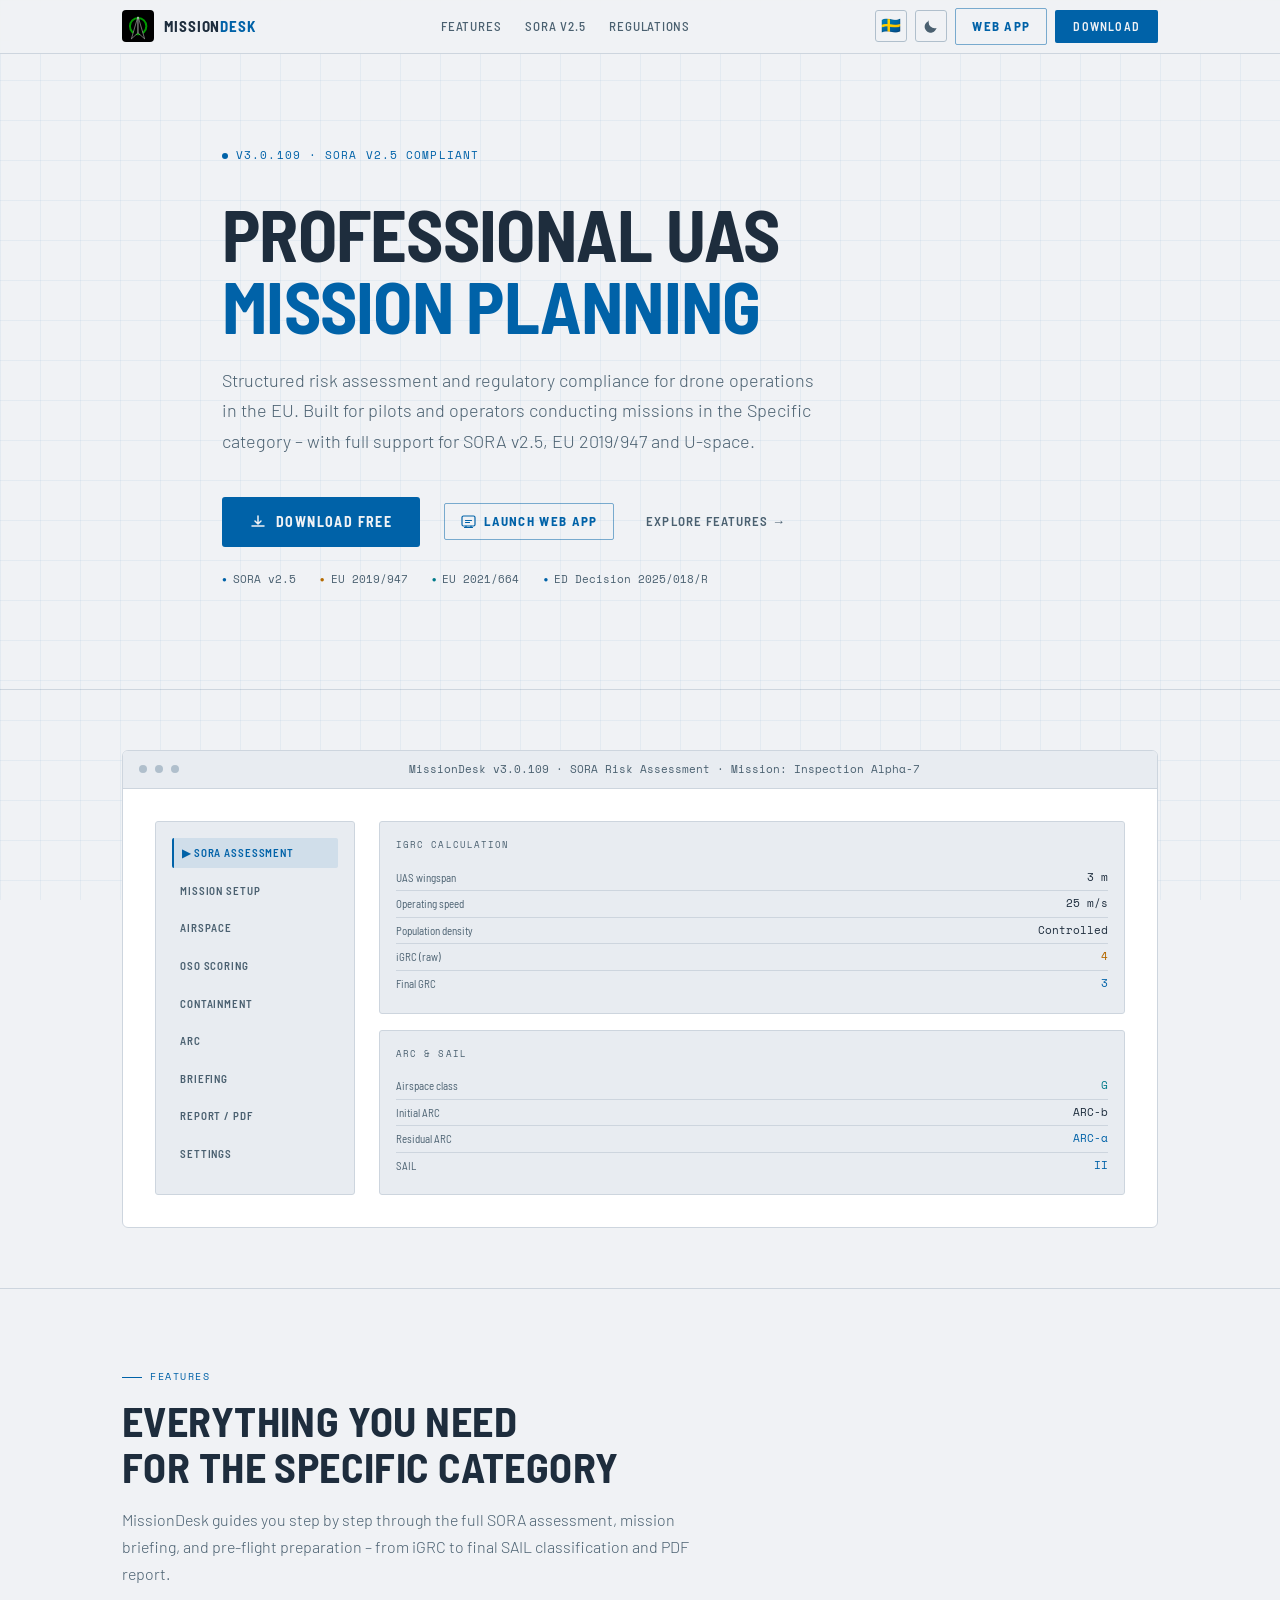
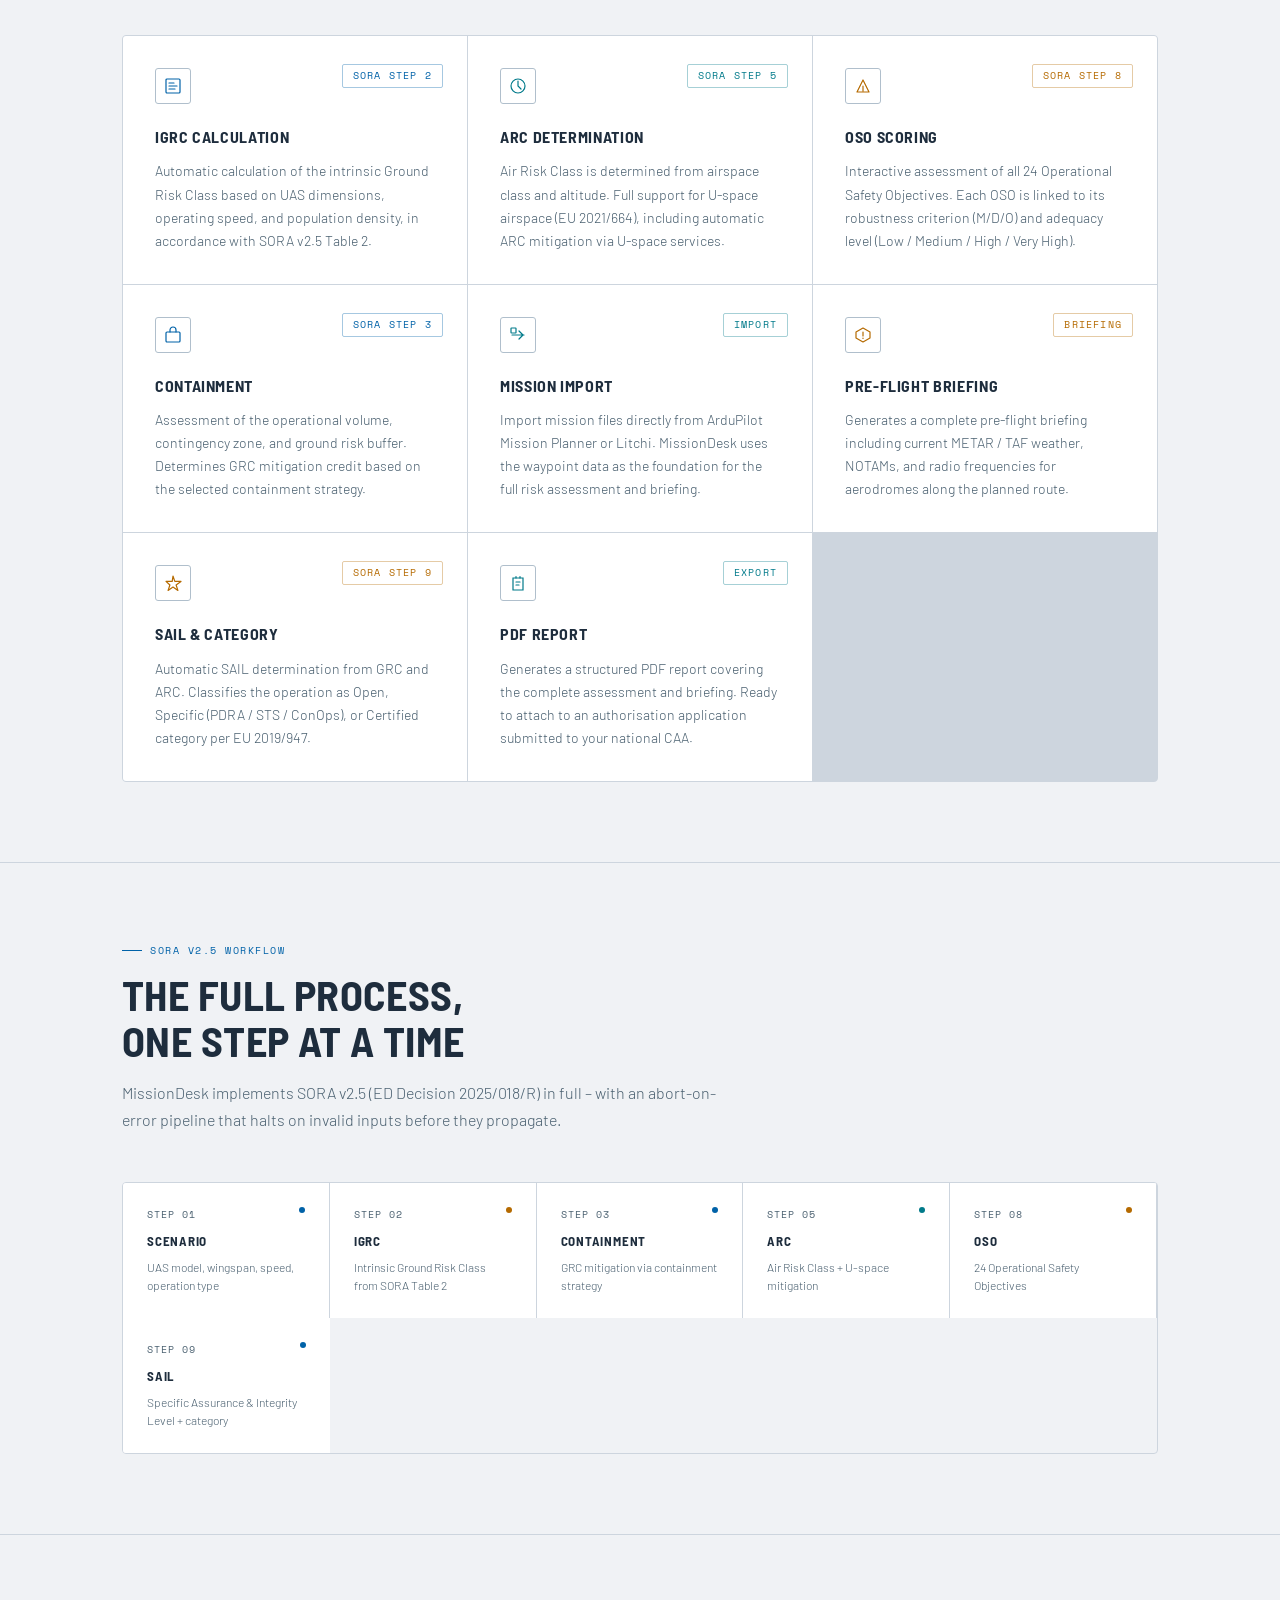
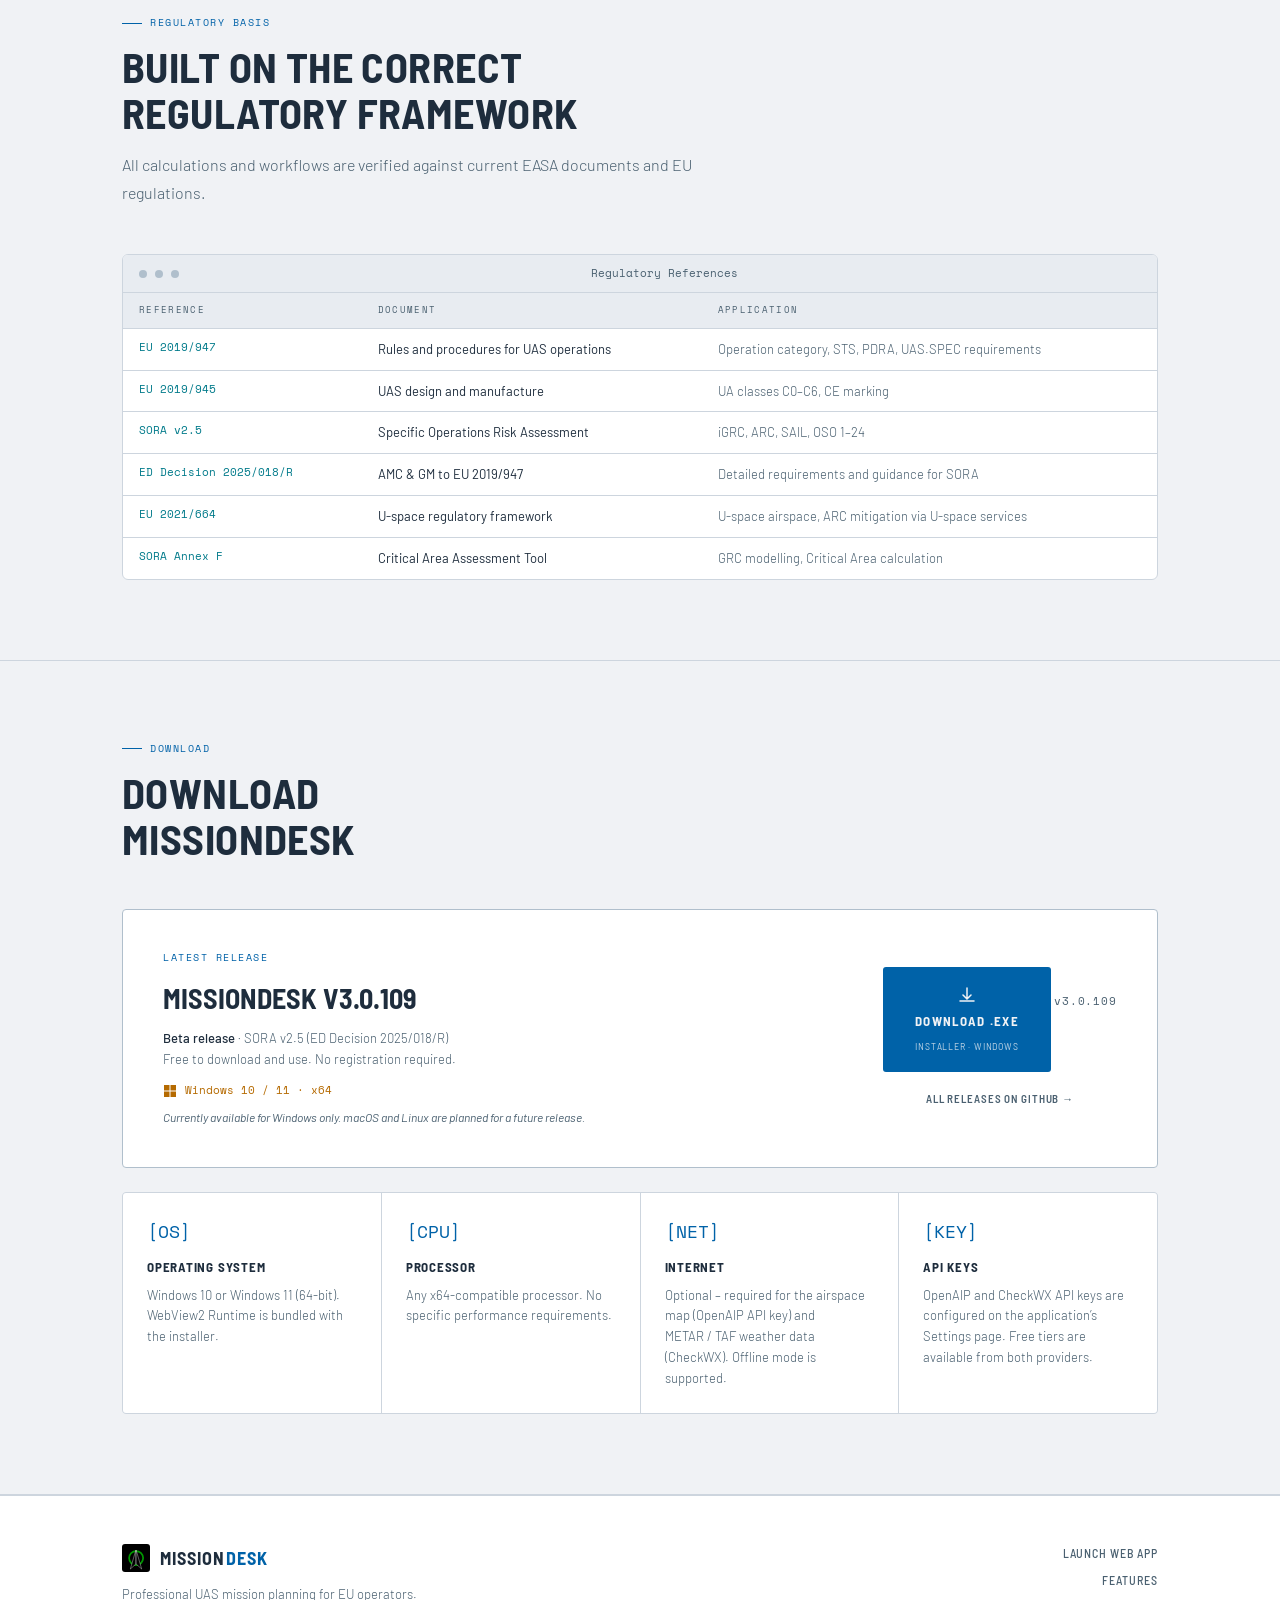
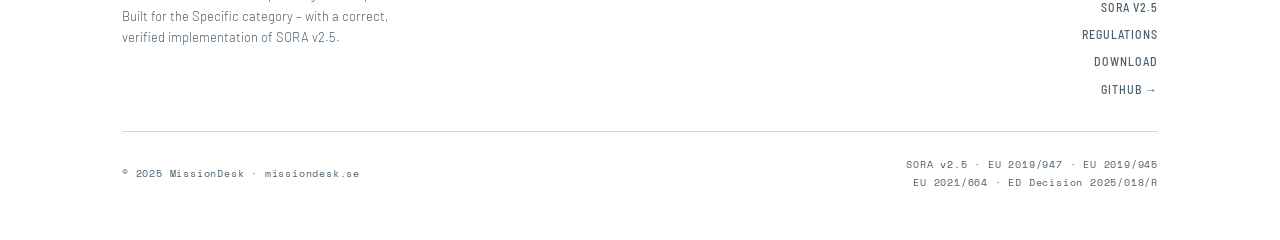
==== commit 34efd78f: "Add web app button and update translations" ====
--- a/index.html
+++ b/index.html
@@ -257,6 +257,21 @@
     [data-reveal] { opacity: 0; transform: translateY(16px); transition: opacity 0.5s ease, transform 0.5s ease; }
     [data-reveal].visible { opacity: 1; transform: none; }
 
+    .btn-webapp {
+      display: inline-flex; align-items: center; gap: 8px;
+      font-family: var(--sans); font-size: 13px; font-weight: 700;
+      letter-spacing: 0.1em; text-transform: uppercase;
+      color: var(--accent); background: transparent;
+      padding: 7px 16px; border-radius: 2px;
+      border: 1.5px solid color-mix(in srgb, var(--accent) 50%, transparent);
+      text-decoration: none; cursor: pointer;
+      transition: border-color 0.2s, background 0.2s, color var(--transition);
+    }
+    .btn-webapp:hover {
+      border-color: var(--accent);
+      background: color-mix(in srgb, var(--accent) 8%, transparent);
+    }
+    .btn-webapp svg { width: 15px; height: 15px; flex-shrink: 0; }
     @media (max-width: 780px) { .topbar-nav { display: none; } }
     @media (max-width: 500px) { .app-preview-body { grid-template-columns: 1fr; } .app-sidebar-mock { display: none; } }
   </style>
@@ -310,6 +325,14 @@
           <path d="M7 1v1.5M7 11.5V13M1 7h1.5M11.5 7H13M2.9 2.9l1 1M10.1 10.1l1 1M2.9 11.1l1-1M10.1 3.9l1-1" stroke="currentColor" stroke-width="1.2" stroke-linecap="round"/>
         </svg>
       </button>
+      <a href="/app/" class="btn-webapp" data-i18n="nav.webapp" title="Launch MissionDesk in the browser">
+        <svg viewBox="0 0 15 15" fill="none">
+          <rect x="1" y="2" width="13" height="10" rx="1.5" stroke="currentColor" stroke-width="1.2"/>
+          <path d="M5 12v1.5M10 12v1.5M3.5 13.5h8" stroke="currentColor" stroke-width="1.2" stroke-linecap="round"/>
+          <path d="M4.5 6.5h6M4.5 8.5h4" stroke="currentColor" stroke-width="1.2" stroke-linecap="round"/>
+        </svg>
+        <span data-i18n="nav.webapp">Web App</span>
+      </a>
       <a href="#download" class="btn-nav" data-i18n="nav.download">Download</a>
     </div>
   </div>
@@ -336,7 +359,15 @@
         </svg>
         <span data-i18n="hero.cta">Download free</span>
       </a>
-      <a href="#features" class="btn-secondary">
+      <a href="/app/" class="btn-webapp">
+        <svg viewBox="0 0 15 15" fill="none">
+          <rect x="1" y="2" width="13" height="10" rx="1.5" stroke="currentColor" stroke-width="1.2"/>
+          <path d="M5 12v1.5M10 12v1.5M3.5 13.5h8" stroke="currentColor" stroke-width="1.2" stroke-linecap="round"/>
+          <path d="M4.5 6.5h6M4.5 8.5h4" stroke="currentColor" stroke-width="1.2" stroke-linecap="round"/>
+        </svg>
+        <span data-i18n="hero.webapp">Launch Web App</span>
+      </a>
+      <a href="#features" class="btn-secondary" style="margin-left:0.5rem;">
         <span data-i18n="hero.secondary">Explore features →</span>
       </a>
     </div>
@@ -552,7 +583,7 @@
       </div>
       <div style="text-align:center;">
         <a id="dlBtn"
-           href="https://github.com/tevekanna/missiondesk.se/releases/latest/download/MissionDesk_3.0.109_x64-setup.exe"
+           href="https://github.com/tevekanna/missiondesk.se/releases/latest"
            class="btn-download">
           <svg style="width:20px;height:20px;" viewBox="0 0 20 20" fill="none">
             <path d="M10 3v10M6 10l4 4 4-4M3 16h14" stroke="currentColor" stroke-width="1.5" stroke-linecap="round"/>
@@ -595,6 +626,7 @@
         <p class="footer-desc" data-i18n="footer.desc">Professional UAS mission planning for EU operators. Built for the Specific category – with a correct, verified implementation of SORA v2.5.</p>
       </div>
       <div class="footer-links">
+        <a href="/app/" data-i18n="footer.webapp">Launch Web App</a>
         <a href="#features"    data-i18n="nav.features">Features</a>
         <a href="#sora"        data-i18n="nav.sora">SORA v2.5</a>
         <a href="#regulations" data-i18n="nav.regulations">Regulations</a>
@@ -616,6 +648,9 @@
 const i18n = {
   en: {
     'nav.features':'Features','nav.sora':'SORA v2.5','nav.regulations':'Regulations','nav.download':'Download',
+    'nav.webapp':'Web App',
+    'hero.webapp':'Launch Web App',
+    'footer.webapp':'Launch Web App',
     'hero.line2':'Mission Planning',
     'hero.sub':'Structured risk assessment and regulatory compliance for drone operations in the EU. Built for pilots and operators conducting missions in the Specific category \u2013 with full support for SORA v2.5, EU\u00a02019/947 and U-space.',
     'hero.cta':'Download free','hero.secondary':'Explore features \u2192',
@@ -659,6 +694,9 @@
   },
   sv: {
     'nav.features':'Funktioner','nav.sora':'SORA v2.5','nav.regulations':'Regelverk','nav.download':'Ladda ned',
+    'nav.webapp':'Webb-app',
+    'hero.webapp':'Öppna webb-app',
+    'footer.webapp':'Öppna webb-app',
     'hero.line2':'Uppdragsplanering',
     'hero.sub':'Strukturerad riskbed\u00f6mning och regulatorisk compliance f\u00f6r dr\u00f6noperationer i EU. Byggd f\u00f6r piloter och operat\u00f6rer i specifik kategori \u2013 med fullt st\u00f6d f\u00f6r SORA v2.5, EU\u00a02019/947 och U-space.',
     'hero.cta':'Ladda ned gratis','hero.secondary':'Utforska funktioner \u2192',
@@ -733,34 +771,48 @@
 
 /* ═══ GITHUB RELEASES API ═══ */
 async function fetchLatestRelease() {
-  const badge = document.getElementById('versionBadge');
-  const dlBtn = document.getElementById('dlBtn');
-  const dlVer = document.getElementById('dlVersion');
+  const badge   = document.getElementById('versionBadge');
+  const dlBtn   = document.getElementById('dlBtn');
+  const dlVer   = document.getElementById('dlVersion');
   const heroBadgeEl = document.getElementById('heroBadge');
+
+  // Hide button until we have a real URL
+  if (dlBtn) dlBtn.style.opacity = '0.4';
+
   try {
     const res = await fetch('https://api.github.com/repos/tevekanna/missiondesk.se/releases/latest');
     if (!res.ok) throw new Error('no release');
     const data = await res.json();
-    const tag = data.tag_name || '';
-    const ver = tag.replace(/^v/, '');
+
+    const tag   = data.tag_name || '';
+    const ver   = tag.replace(/^v/, '');
     const asset = (data.assets || []).find(a => a.name.toLowerCase().endsWith('.exe'));
-    const dlUrl = asset
-      ? asset.browser_download_url
-      : `https://github.com/tevekanna/missiondesk.se/releases/latest/download/MissionDesk_${ver}_x64-setup.exe`;
+
+    if (!asset) throw new Error('no exe asset');
+
+    // Use the exact URL from GitHub – no guessing on filename
+    const dlUrl = asset.browser_download_url;
+    const sizeMB = (asset.size / 1024 / 1024).toFixed(1);
+
     if (dlVer) dlVer.textContent = 'MissionDesk v' + ver;
-    if (dlBtn) dlBtn.href = dlUrl;
-    if (badge) {
-      const sz = asset ? ' \u00b7 ' + (asset.size / 1024 / 1024).toFixed(1) + '\u00a0MB' : '';
-      badge.textContent = tag + sz;
-    }
+    if (dlBtn) {
+      dlBtn.href = dlUrl;
+      dlBtn.style.opacity = '1';
+    }
+    if (badge)  badge.textContent  = tag + ' · ' + sizeMB + '\u00a0MB';
     if (heroBadgeEl) {
-      heroBadgeEl.textContent = tag + ' \u00b7 SORA v2.5 ' + (currentLang === 'sv' ? 'Kompatibel' : 'Compliant');
+      heroBadgeEl.textContent = tag + ' · SORA v2.5 ' +
+        (currentLang === 'sv' ? 'Kompatibel' : 'Compliant');
     }
   } catch {
+    // API failed – show releases page link instead
+    if (dlBtn) {
+      dlBtn.href = 'https://github.com/tevekanna/missiondesk.se/releases/latest';
+      dlBtn.style.opacity = '1';
+    }
     if (badge) badge.textContent = 'v3.0.109';
   }
 }
-
 /* ═══ SCROLL REVEAL ═══ */
 const ro = new IntersectionObserver(entries => {
   entries.forEach(e => { if (e.isIntersecting) { e.target.classList.add('visible'); ro.unobserve(e.target); } });
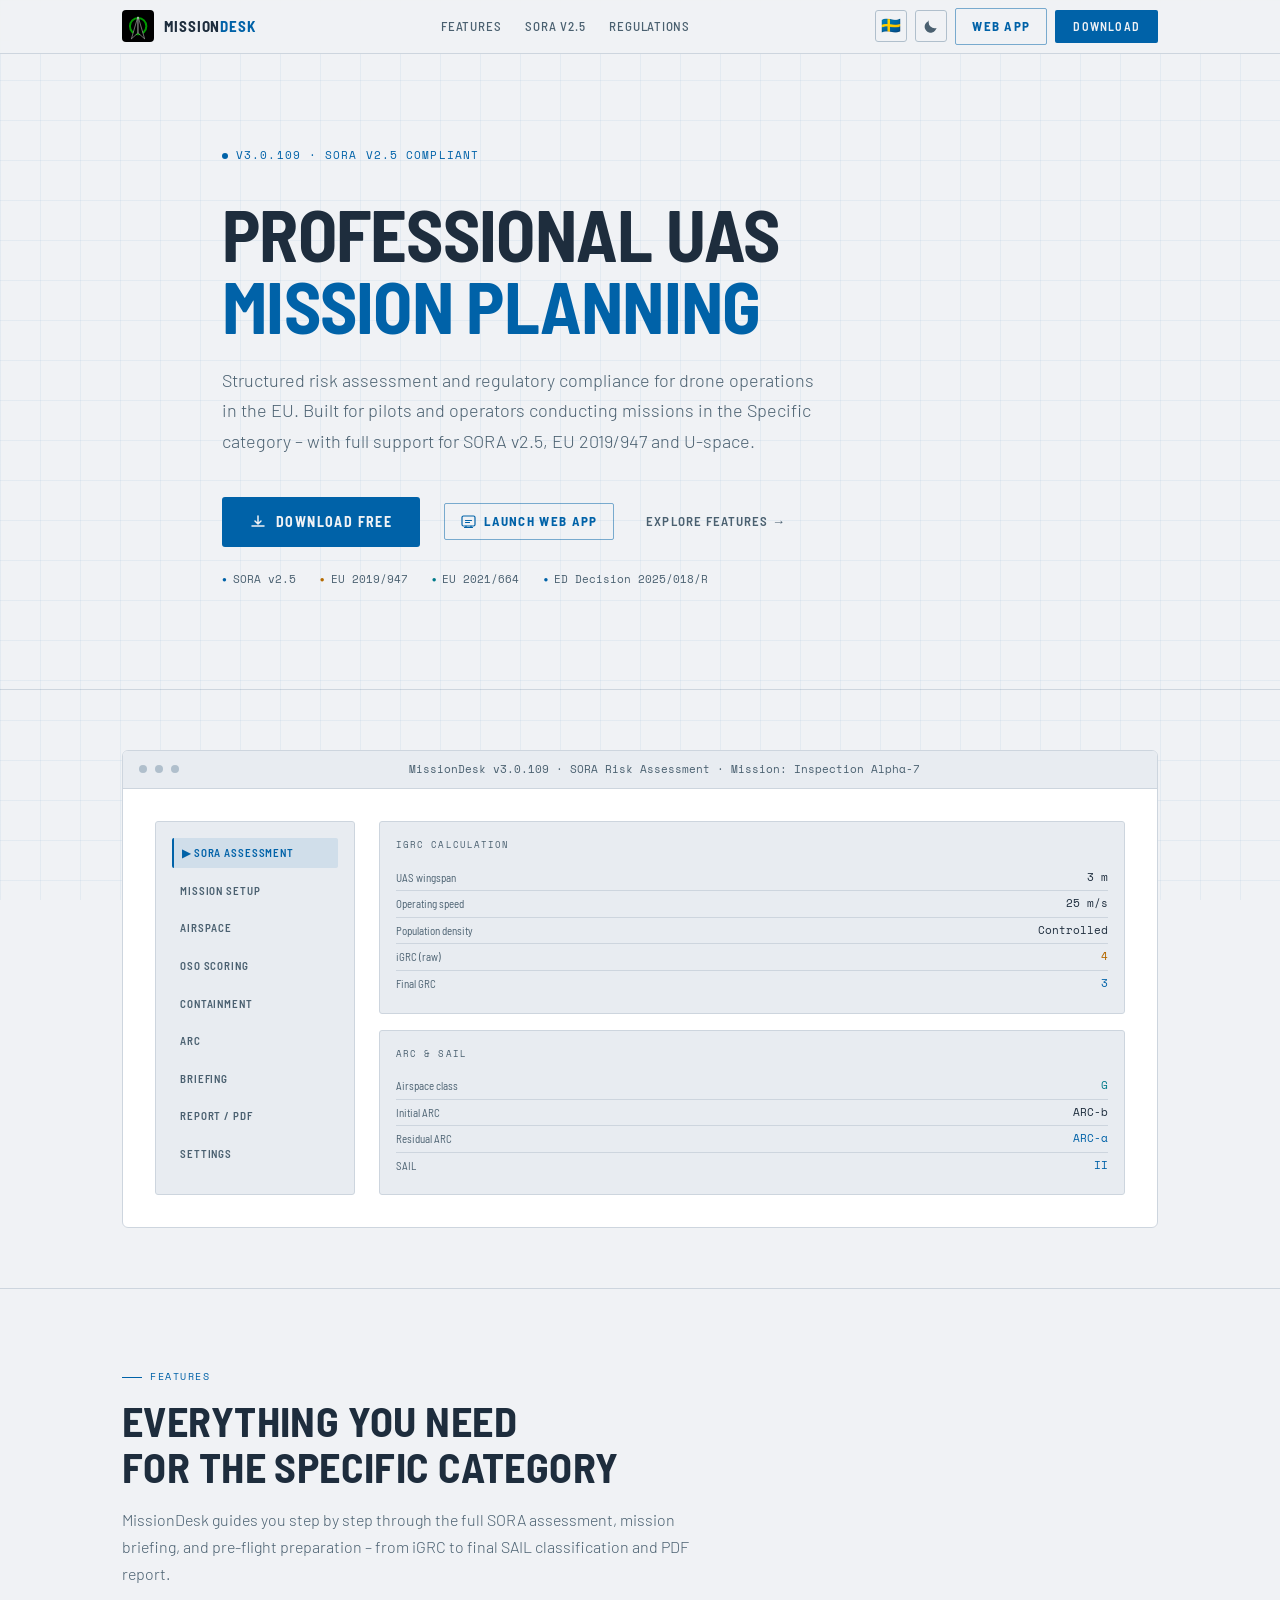
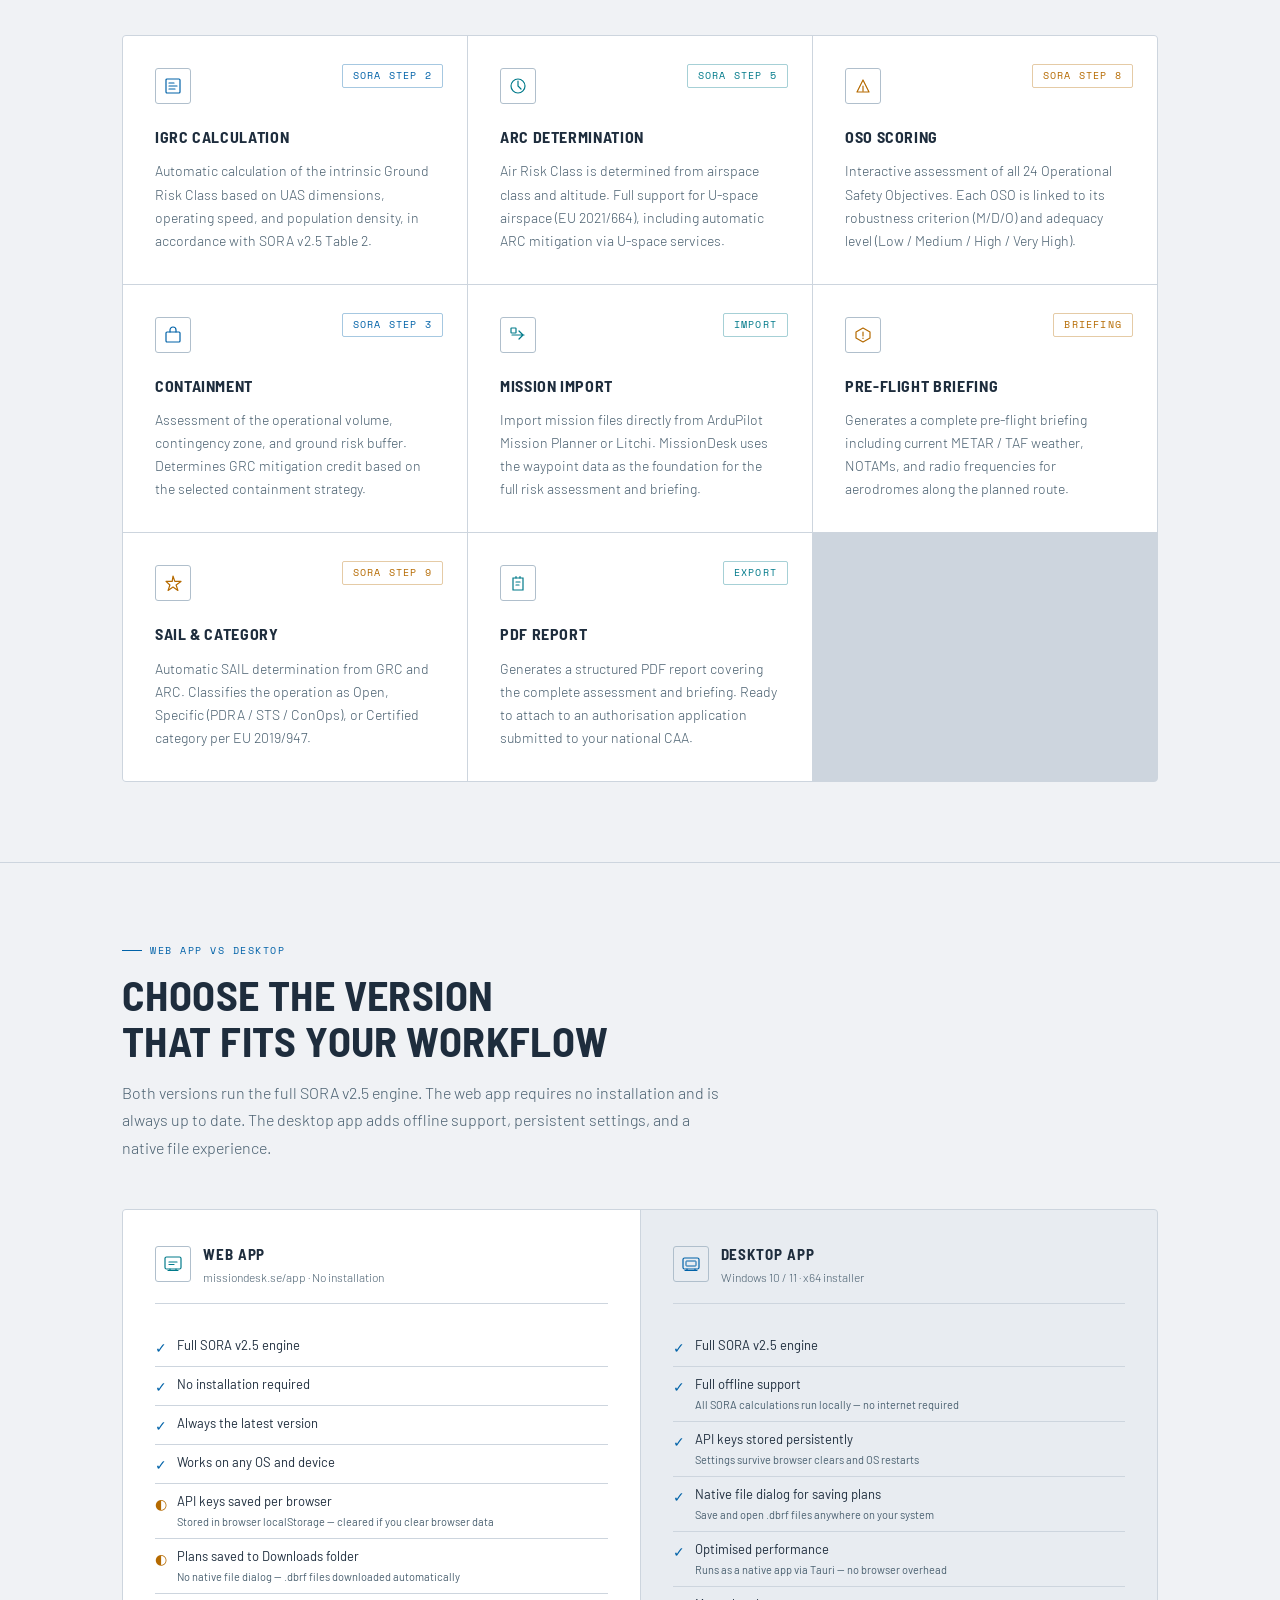
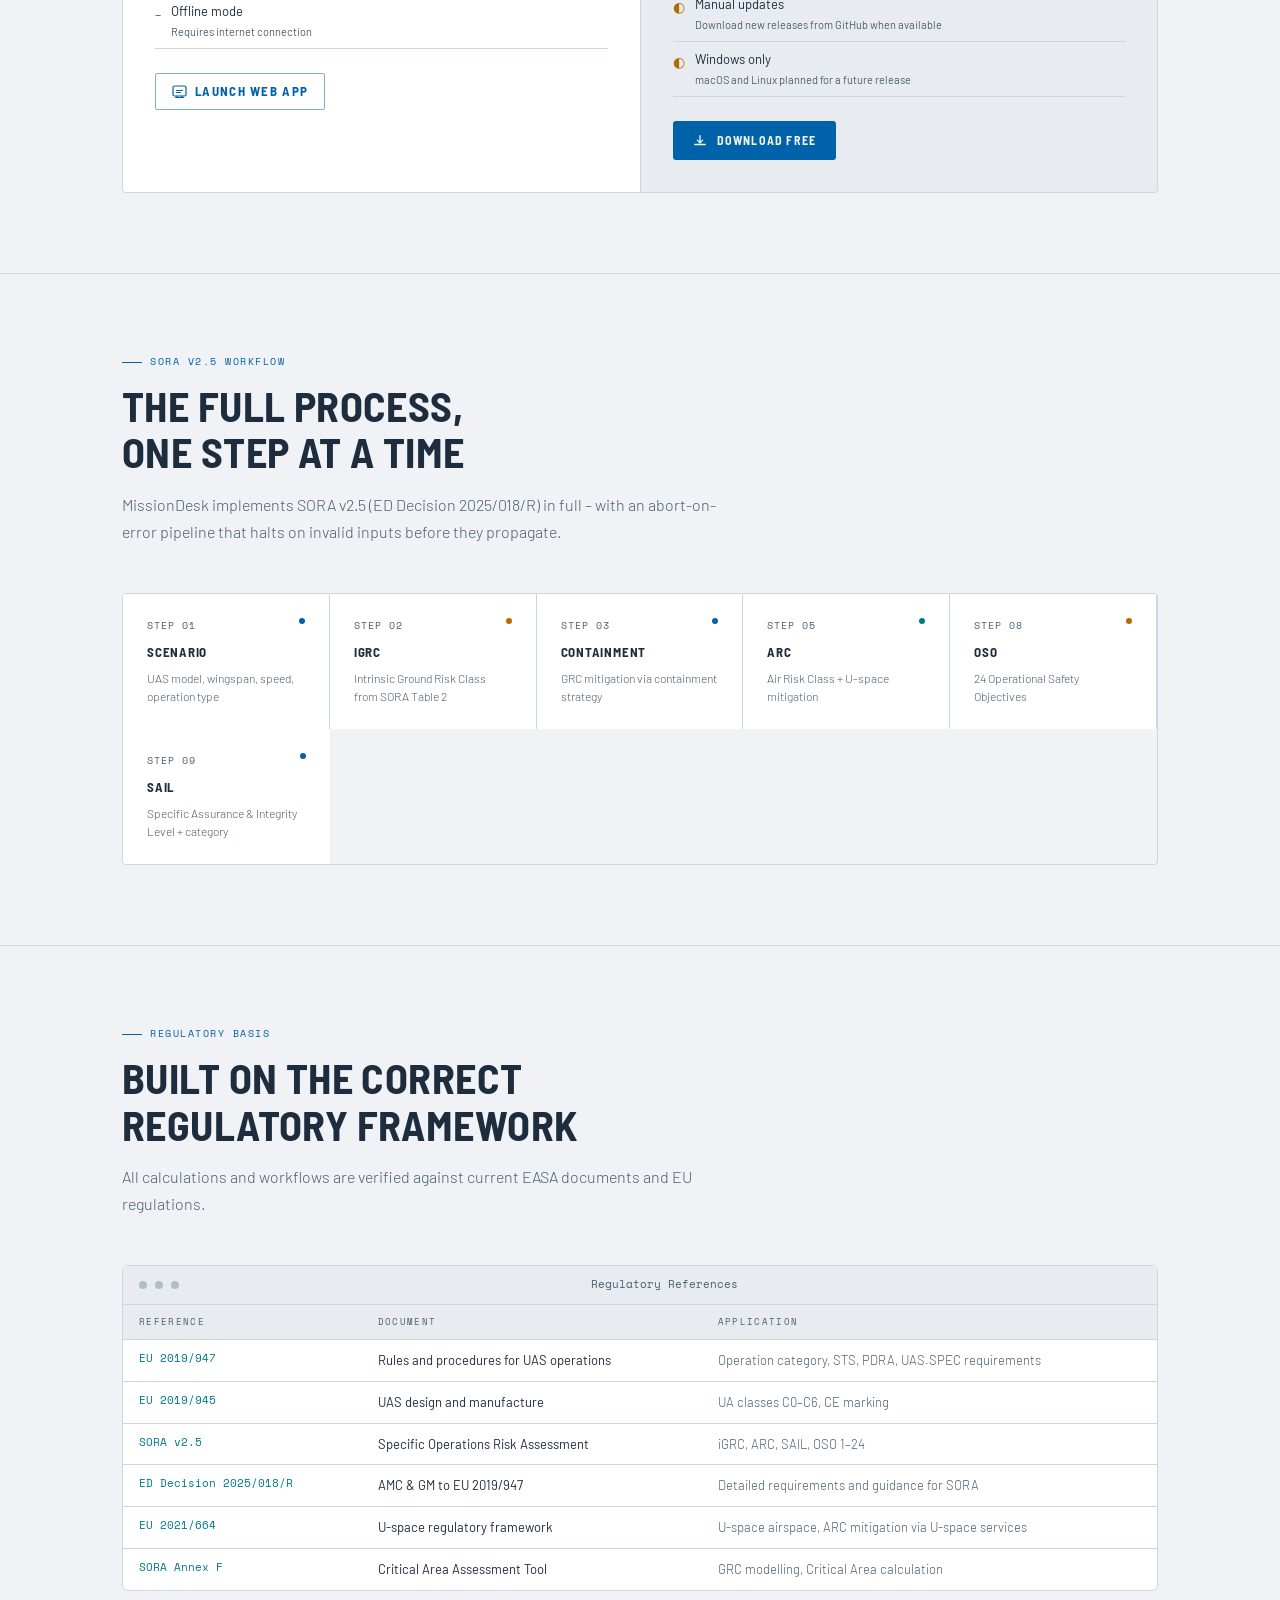
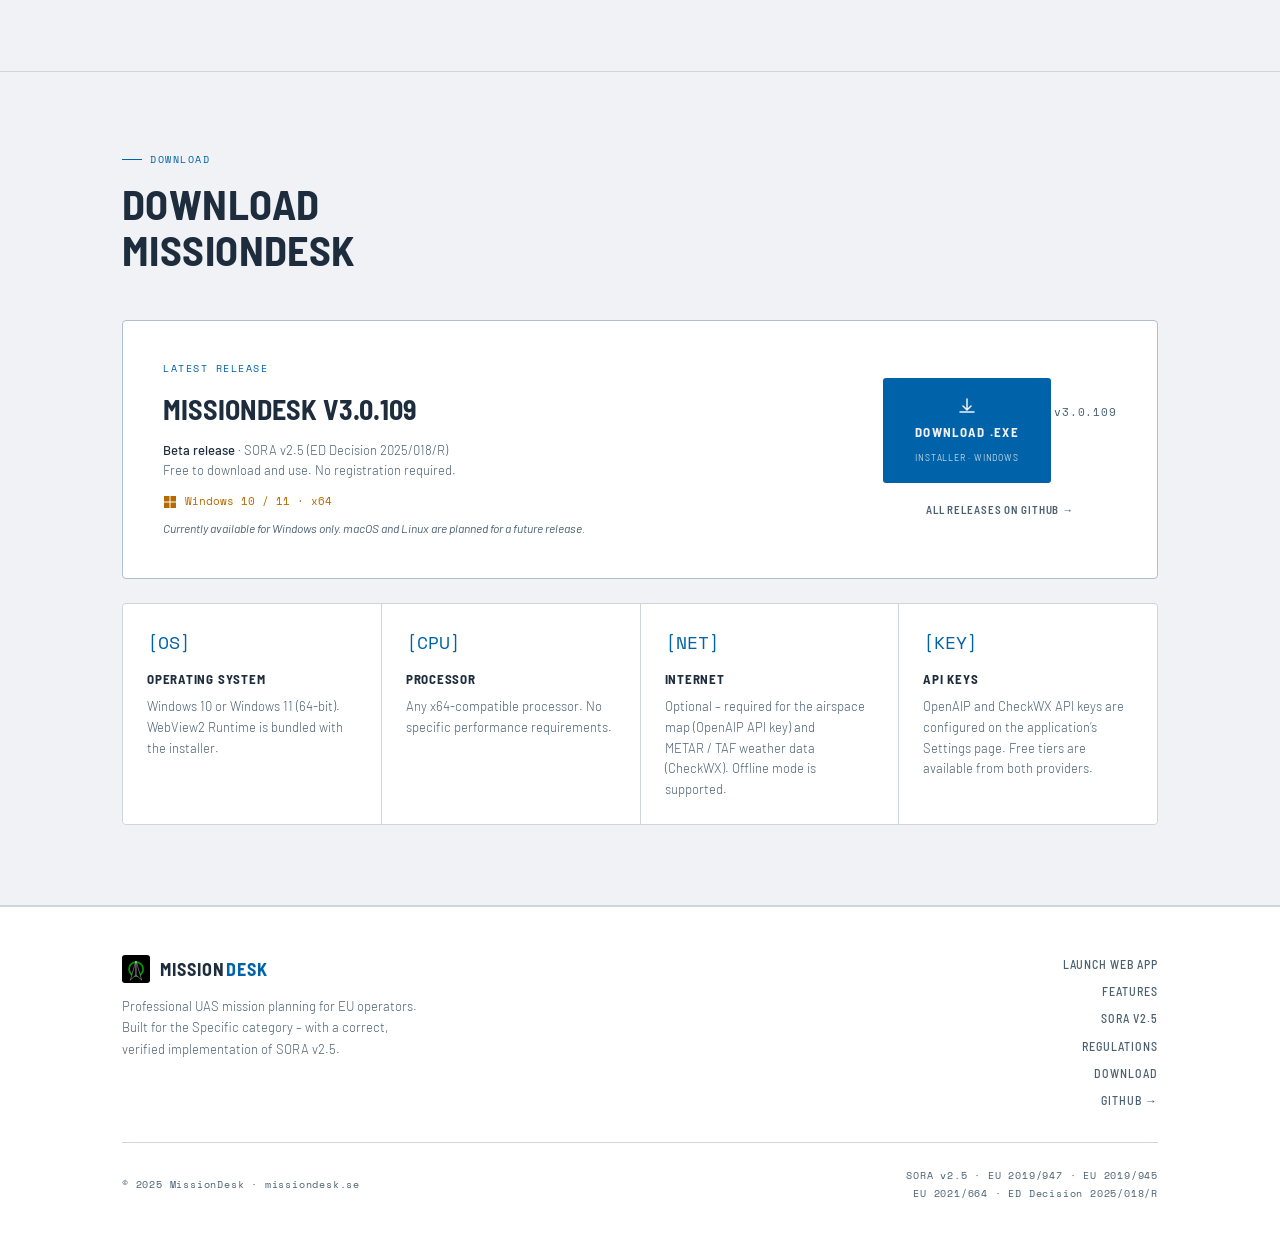
==== commit b232f433: "Auto-deploy from MissionDesk@6685f2598b9d79149bc459874420ae0832a037dd" ====
--- a/index.html
+++ b/index.html
@@ -272,6 +272,50 @@
       background: color-mix(in srgb, var(--accent) 8%, transparent);
     }
     .btn-webapp svg { width: 15px; height: 15px; flex-shrink: 0; }
+
+    /* ── WEB VS DESKTOP COMPARISON ── */
+    .compare-grid {
+      display: grid; grid-template-columns: 1fr 1fr; gap: 1px;
+      background: var(--border); border: 1px solid var(--border);
+      border-radius: 4px; overflow: hidden;
+    }
+    @media (max-width: 640px) { .compare-grid { grid-template-columns: 1fr; } }
+    .compare-col {
+      background: var(--surface); padding: 2rem;
+      transition: background var(--transition);
+    }
+    .compare-col-header {
+      display: flex; align-items: center; gap: 12px; margin-bottom: 1.5rem;
+      padding-bottom: 1rem; border-bottom: 1px solid var(--border);
+    }
+    .compare-col-icon {
+      width: 36px; height: 36px; border-radius: 3px;
+      border: 1px solid var(--border2);
+      display: flex; align-items: center; justify-content: center; flex-shrink: 0;
+    }
+    .compare-col-icon svg { width: 18px; height: 18px; }
+    .compare-col-title {
+      font-family: var(--sans); font-size: 15px; font-weight: 700;
+      text-transform: uppercase; letter-spacing: 0.06em; color: var(--text);
+      transition: color var(--transition);
+    }
+    .compare-col-sub {
+      font-size: 12px; font-weight: 300; color: var(--muted);
+      margin-top: 2px; transition: color var(--transition);
+    }
+    .compare-row {
+      display: flex; align-items: flex-start; gap: 10px;
+      padding: 8px 0; border-bottom: 1px solid var(--border);
+      font-size: 13px; line-height: 1.5;
+    }
+    .compare-row:last-child { border-bottom: none; }
+    .compare-icon-yes { color: var(--accent); font-size: 14px; flex-shrink: 0; margin-top: 1px; }
+    .compare-icon-no  { color: var(--muted);  font-size: 14px; flex-shrink: 0; margin-top: 1px; }
+    .compare-icon-partial { color: var(--accent2); font-size: 14px; flex-shrink: 0; margin-top: 1px; }
+    .compare-row-text { color: var(--text); transition: color var(--transition); }
+    .compare-row-note { color: var(--muted); font-size: 11px; margin-top: 2px; transition: color var(--transition); }
+    .compare-cta { margin-top: 1.5rem; display: flex; gap: 8px; flex-wrap: wrap; }
+
     @media (max-width: 780px) { .topbar-nav { display: none; } }
     @media (max-width: 500px) { .app-preview-body { grid-template-columns: 1fr; } .app-sidebar-mock { display: none; } }
   </style>
@@ -500,6 +544,88 @@
 
 <hr class="divider" />
 
+<!-- ═══ WEB VS DESKTOP ═══ -->
+<section id="versions">
+  <div class="container">
+    <div class="section-header" data-reveal>
+      <div class="section-label" data-i18n="cmp.label">Web App vs Desktop</div>
+      <h2 class="section-title" data-i18n="cmp.title">Choose the version<br>that fits your workflow</h2>
+      <p class="section-desc" data-i18n="cmp.desc">Both versions run the full SORA v2.5 engine. The web app requires no installation and is always up to date. The desktop app adds offline support, persistent settings, and a native file experience.</p>
+    </div>
+    <div class="compare-grid" data-reveal>
+
+      <!-- WEB -->
+      <div class="compare-col">
+        <div class="compare-col-header">
+          <div class="compare-col-icon">
+            <svg viewBox="0 0 18 18" fill="none">
+              <rect x="1" y="2" width="16" height="12" rx="1.5" stroke="var(--accent3)" stroke-width="1.2"/>
+              <path d="M6 14v1.5M12 14v1.5M4 15.5h10" stroke="var(--accent3)" stroke-width="1.2" stroke-linecap="round"/>
+              <path d="M5 7h8M5 9.5h5" stroke="var(--accent3)" stroke-width="1.2" stroke-linecap="round"/>
+            </svg>
+          </div>
+          <div>
+            <div class="compare-col-title" data-i18n="cmp.web.title">Web App</div>
+            <div class="compare-col-sub" data-i18n="cmp.web.sub">missiondesk.se/app · No installation</div>
+          </div>
+        </div>
+        <div class="compare-row"><span class="compare-icon-yes">✓</span><div><div class="compare-row-text" data-i18n="cmp.row.sora">Full SORA v2.5 engine</div></div></div>
+        <div class="compare-row"><span class="compare-icon-yes">✓</span><div><div class="compare-row-text" data-i18n="cmp.row.noinst">No installation required</div></div></div>
+        <div class="compare-row"><span class="compare-icon-yes">✓</span><div><div class="compare-row-text" data-i18n="cmp.row.autoupd">Always the latest version</div></div></div>
+        <div class="compare-row"><span class="compare-icon-yes">✓</span><div><div class="compare-row-text" data-i18n="cmp.row.anyos">Works on any OS and device</div></div></div>
+        <div class="compare-row"><span class="compare-icon-partial">◐</span><div><div class="compare-row-text" data-i18n="cmp.row.apikeys.web">API keys saved per browser</div><div class="compare-row-note" data-i18n="cmp.row.apikeys.web.note">Stored in browser localStorage — cleared if you clear browser data</div></div></div>
+        <div class="compare-row"><span class="compare-icon-partial">◐</span><div><div class="compare-row-text" data-i18n="cmp.row.save.web">Plans saved to Downloads folder</div><div class="compare-row-note" data-i18n="cmp.row.save.web.note">No native file dialog — .dbrf files downloaded automatically</div></div></div>
+        <div class="compare-row"><span class="compare-icon-no">–</span><div><div class="compare-row-text" data-i18n="cmp.row.offline">Offline mode</div><div class="compare-row-note" data-i18n="cmp.row.offline.note">Requires internet connection</div></div></div>
+        <div class="compare-cta">
+          <a href="/app/" class="btn-webapp">
+            <svg viewBox="0 0 15 15" fill="none">
+              <rect x="1" y="2" width="13" height="10" rx="1.5" stroke="currentColor" stroke-width="1.2"/>
+              <path d="M5 12v1.5M10 12v1.5M3.5 13.5h8" stroke="currentColor" stroke-width="1.2" stroke-linecap="round"/>
+              <path d="M4.5 6.5h6M4.5 8.5h4" stroke="currentColor" stroke-width="1.2" stroke-linecap="round"/>
+            </svg>
+            <span data-i18n="cmp.web.cta">Launch Web App</span>
+          </a>
+        </div>
+      </div>
+
+      <!-- DESKTOP -->
+      <div class="compare-col" style="background:var(--surface2);">
+        <div class="compare-col-header">
+          <div class="compare-col-icon">
+            <svg viewBox="0 0 18 18" fill="none">
+              <rect x="1" y="3" width="16" height="11" rx="1.5" stroke="var(--accent)" stroke-width="1.2"/>
+              <path d="M5 14v1.5M13 14v1.5M3 15.5h12" stroke="var(--accent)" stroke-width="1.2" stroke-linecap="round"/>
+              <rect x="4" y="6" width="10" height="5" rx="0.5" stroke="var(--accent)" stroke-width="1.0"/>
+            </svg>
+          </div>
+          <div>
+            <div class="compare-col-title" data-i18n="cmp.desk.title">Desktop App</div>
+            <div class="compare-col-sub" data-i18n="cmp.desk.sub">Windows 10 / 11 · x64 installer</div>
+          </div>
+        </div>
+        <div class="compare-row"><span class="compare-icon-yes">✓</span><div><div class="compare-row-text" data-i18n="cmp.row.sora">Full SORA v2.5 engine</div></div></div>
+        <div class="compare-row"><span class="compare-icon-yes">✓</span><div><div class="compare-row-text" data-i18n="cmp.row.offline.desk">Full offline support</div><div class="compare-row-note" data-i18n="cmp.row.offline.desk.note">All SORA calculations run locally — no internet required</div></div></div>
+        <div class="compare-row"><span class="compare-icon-yes">✓</span><div><div class="compare-row-text" data-i18n="cmp.row.apikeys.desk">API keys stored persistently</div><div class="compare-row-note" data-i18n="cmp.row.apikeys.desk.note">Settings survive browser clears and OS restarts</div></div></div>
+        <div class="compare-row"><span class="compare-icon-yes">✓</span><div><div class="compare-row-text" data-i18n="cmp.row.save.desk">Native file dialog for saving plans</div><div class="compare-row-note" data-i18n="cmp.row.save.desk.note">Save and open .dbrf files anywhere on your system</div></div></div>
+        <div class="compare-row"><span class="compare-icon-yes">✓</span><div><div class="compare-row-text" data-i18n="cmp.row.perf">Optimised performance</div><div class="compare-row-note" data-i18n="cmp.row.perf.note">Runs as a native app via Tauri — no browser overhead</div></div></div>
+        <div class="compare-row"><span class="compare-icon-partial">◐</span><div><div class="compare-row-text" data-i18n="cmp.row.upd">Manual updates</div><div class="compare-row-note" data-i18n="cmp.row.upd.note">Download new releases from GitHub when available</div></div></div>
+        <div class="compare-row"><span class="compare-icon-partial">◐</span><div><div class="compare-row-text" data-i18n="cmp.row.winos">Windows only</div><div class="compare-row-note" data-i18n="cmp.row.winos.note">macOS and Linux planned for a future release</div></div></div>
+        <div class="compare-cta">
+          <a id="cmpDlBtn" href="#download" class="btn-primary" style="font-size:12px; padding:10px 20px;">
+            <svg viewBox="0 0 16 16" fill="none" style="width:14px;height:14px;">
+              <path d="M8 2v8M5 7l3 3 3-3M2 12h12" stroke="currentColor" stroke-width="1.5" stroke-linecap="round"/>
+            </svg>
+            <span data-i18n="cmp.desk.cta">Download free</span>
+          </a>
+        </div>
+      </div>
+
+    </div>
+  </div>
+</section>
+
+<hr class="divider" />
+
 <!-- ═══ SORA PIPELINE ═══ -->
 <section id="sora">
   <div class="container">
@@ -651,6 +777,35 @@
     'nav.webapp':'Web App',
     'hero.webapp':'Launch Web App',
     'footer.webapp':'Launch Web App',
+    'cmp.label':'Web App vs Desktop',
+    'cmp.title':'Choose the version<br>that fits your workflow',
+    'cmp.desc':'Both versions run the full SORA v2.5 engine. The web app requires no installation and is always up to date. The desktop app adds offline support, persistent settings, and a native file experience.',
+    'cmp.web.title':'Web App','cmp.web.sub':'missiondesk.se/app · No installation',
+    'cmp.web.cta':'Launch Web App',
+    'cmp.desk.title':'Desktop App','cmp.desk.sub':'Windows 10 / 11 · x64 installer',
+    'cmp.desk.cta':'Download free',
+    'cmp.row.sora':'Full SORA v2.5 engine',
+    'cmp.row.noinst':'No installation required',
+    'cmp.row.autoupd':'Always the latest version',
+    'cmp.row.anyos':'Works on any OS and device',
+    'cmp.row.apikeys.web':'API keys saved per browser',
+    'cmp.row.apikeys.web.note':'Stored in browser localStorage — cleared if you clear browser data',
+    'cmp.row.save.web':'Plans saved to Downloads folder',
+    'cmp.row.save.web.note':'No native file dialog — .dbrf files downloaded automatically',
+    'cmp.row.offline':'Offline mode',
+    'cmp.row.offline.note':'Requires internet connection',
+    'cmp.row.offline.desk':'Full offline support',
+    'cmp.row.offline.desk.note':'All SORA calculations run locally — no internet required',
+    'cmp.row.apikeys.desk':'API keys stored persistently',
+    'cmp.row.apikeys.desk.note':'Settings survive browser clears and OS restarts',
+    'cmp.row.save.desk':'Native file dialog for saving plans',
+    'cmp.row.save.desk.note':'Save and open .dbrf files anywhere on your system',
+    'cmp.row.perf':'Optimised performance',
+    'cmp.row.perf.note':'Runs as a native app via Tauri — no browser overhead',
+    'cmp.row.upd':'Manual updates',
+    'cmp.row.upd.note':'Download new releases from GitHub when available',
+    'cmp.row.winos':'Windows only',
+    'cmp.row.winos.note':'macOS and Linux planned for a future release',
     'hero.line2':'Mission Planning',
     'hero.sub':'Structured risk assessment and regulatory compliance for drone operations in the EU. Built for pilots and operators conducting missions in the Specific category \u2013 with full support for SORA v2.5, EU\u00a02019/947 and U-space.',
     'hero.cta':'Download free','hero.secondary':'Explore features \u2192',
@@ -697,6 +852,35 @@
     'nav.webapp':'Webb-app',
     'hero.webapp':'Öppna webb-app',
     'footer.webapp':'Öppna webb-app',
+    'cmp.label':'Webb-app vs Desktop',
+    'cmp.title':'Välj den version<br>som passar ditt arbetsflöde',
+    'cmp.desc':'Båda versionerna kör hela SORA v2.5-motorn. Webb-appen kräver ingen installation och är alltid uppdaterad. Desktop-appen tillägger offline-stöd, beständiga inställningar och en native filupplevelse.',
+    'cmp.web.title':'Webb-app','cmp.web.sub':'missiondesk.se/app · Ingen installation',
+    'cmp.web.cta':'Öppna webb-app',
+    'cmp.desk.title':'Desktop-app','cmp.desk.sub':'Windows 10 / 11 · x64-installationsprogram',
+    'cmp.desk.cta':'Ladda ned gratis',
+    'cmp.row.sora':'Fullständig SORA v2.5-motor',
+    'cmp.row.noinst':'Ingen installation krävs',
+    'cmp.row.autoupd':'Alltid senaste versionen',
+    'cmp.row.anyos':'Fungerar på alla operativsystem och enheter',
+    'cmp.row.apikeys.web':'API-nycklar sparas per webbläsare',
+    'cmp.row.apikeys.web.note':'Lagras i webbläsarens localStorage — rensas om du rensar webbläsardata',
+    'cmp.row.save.web':'Uppdrag sparas till nedladdningsmappen',
+    'cmp.row.save.web.note':'Ingen native fildialogruta — .dbrf-filer laddas ned automatiskt',
+    'cmp.row.offline':'Offline-läge',
+    'cmp.row.offline.note':'Kräver internetanslutning',
+    'cmp.row.offline.desk':'Fullt offline-stöd',
+    'cmp.row.offline.desk.note':'Alla SORA-beräkningar körs lokalt — inget internet krävs',
+    'cmp.row.apikeys.desk':'API-nycklar sparas beständigt',
+    'cmp.row.apikeys.desk.note':'Inställningar överlever rensning av webbläsardata och omstarter',
+    'cmp.row.save.desk':'Native fildialogruta för att spara uppdrag',
+    'cmp.row.save.desk.note':'Spara och öppna .dbrf-filer var som helst på ditt system',
+    'cmp.row.perf':'Optimerad prestanda',
+    'cmp.row.perf.note':'Körs som en native-app via Tauri — ingen webbläsaroverhead',
+    'cmp.row.upd':'Manuella uppdateringar',
+    'cmp.row.upd.note':'Ladda ned nya versioner från GitHub när de finns tillgängliga',
+    'cmp.row.winos':'Endast Windows',
+    'cmp.row.winos.note':'macOS och Linux planeras i en framtida version',
     'hero.line2':'Uppdragsplanering',
     'hero.sub':'Strukturerad riskbed\u00f6mning och regulatorisk compliance f\u00f6r dr\u00f6noperationer i EU. Byggd f\u00f6r piloter och operat\u00f6rer i specifik kategori \u2013 med fullt st\u00f6d f\u00f6r SORA v2.5, EU\u00a02019/947 och U-space.',
     'hero.cta':'Ladda ned gratis','hero.secondary':'Utforska funktioner \u2192',
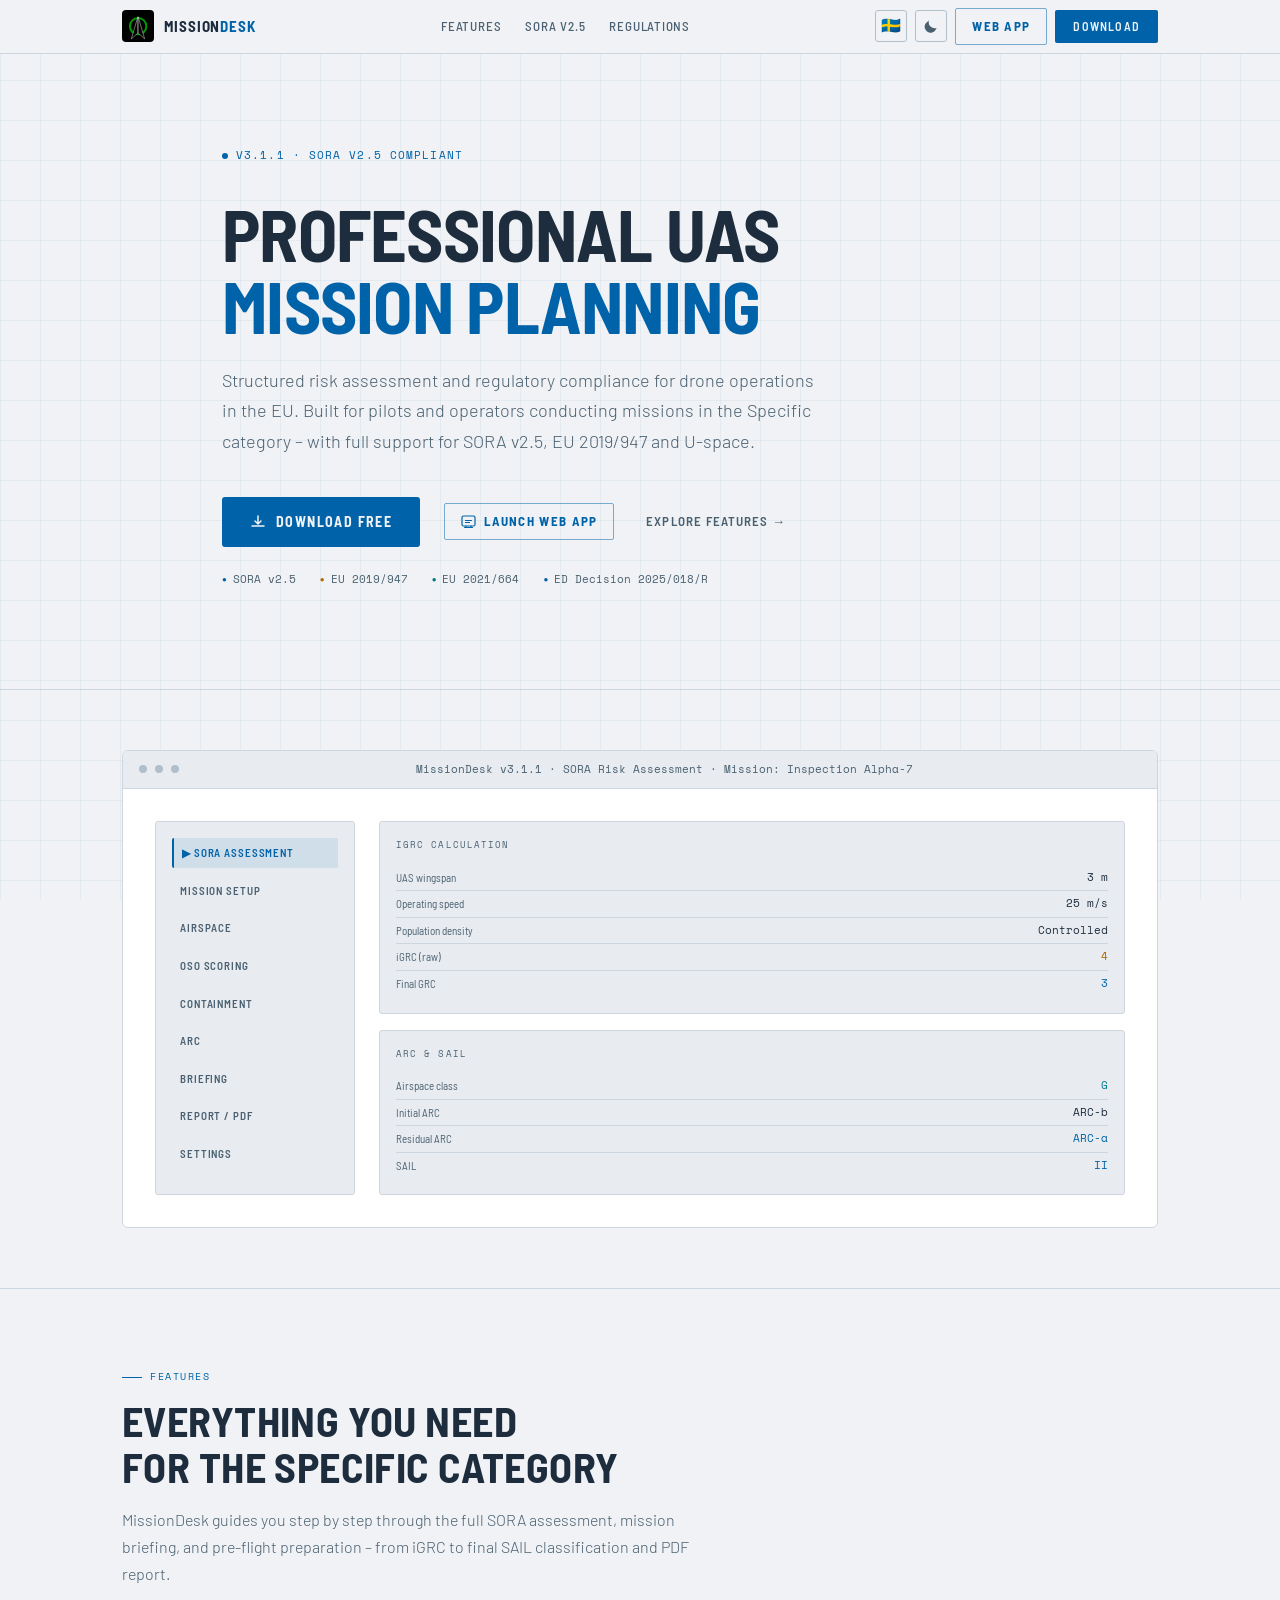
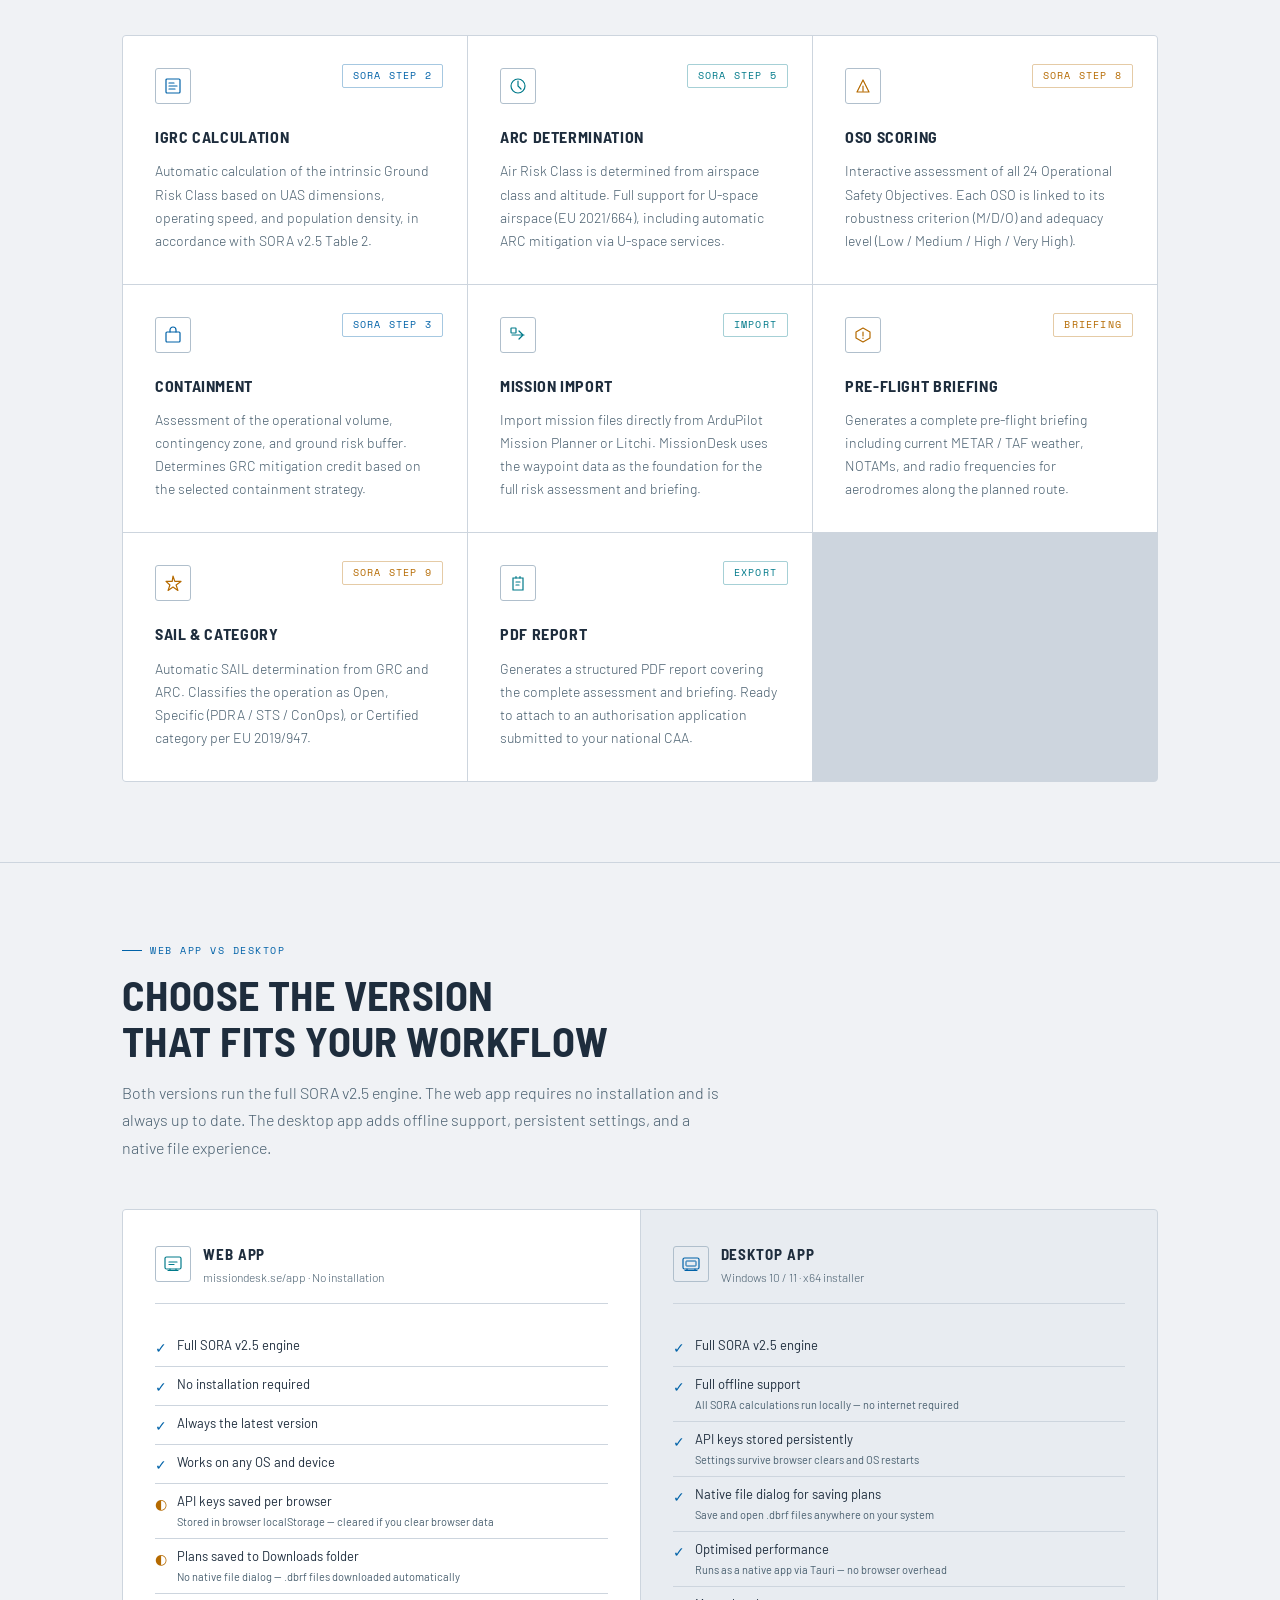
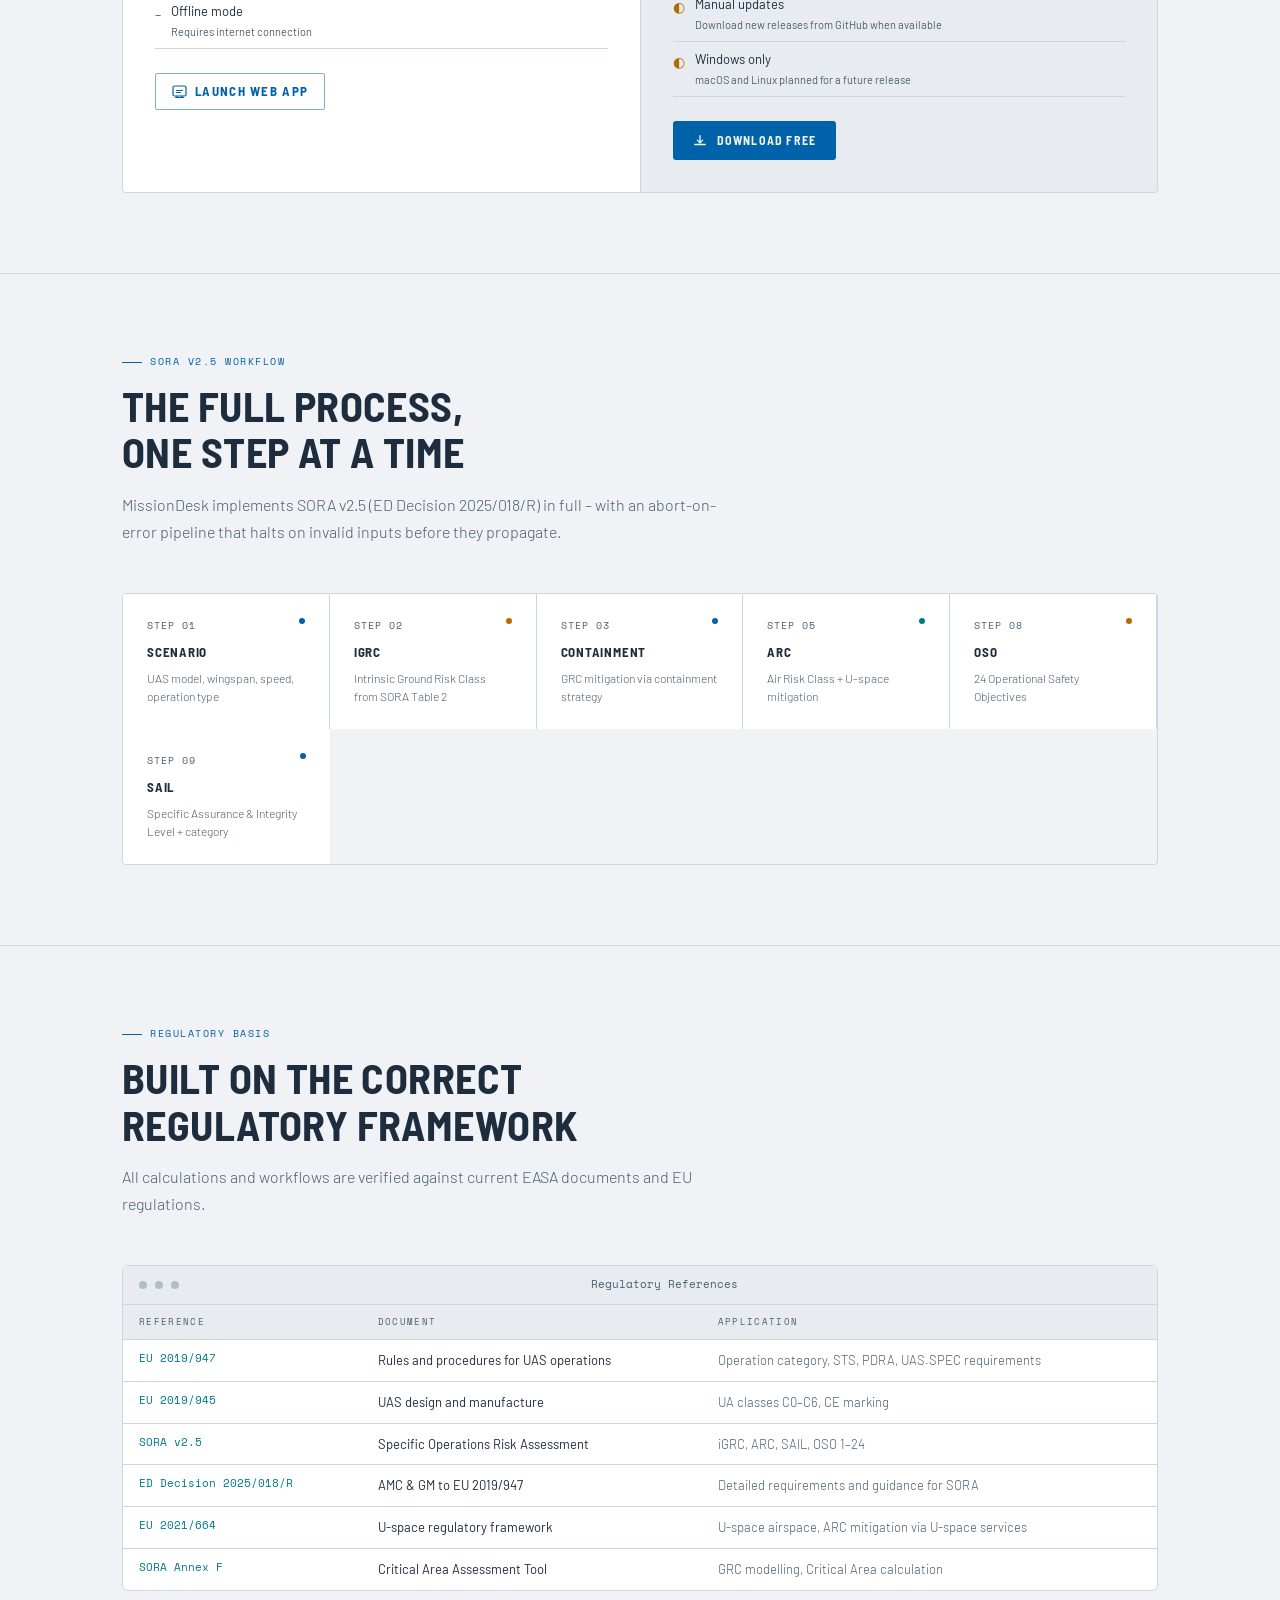
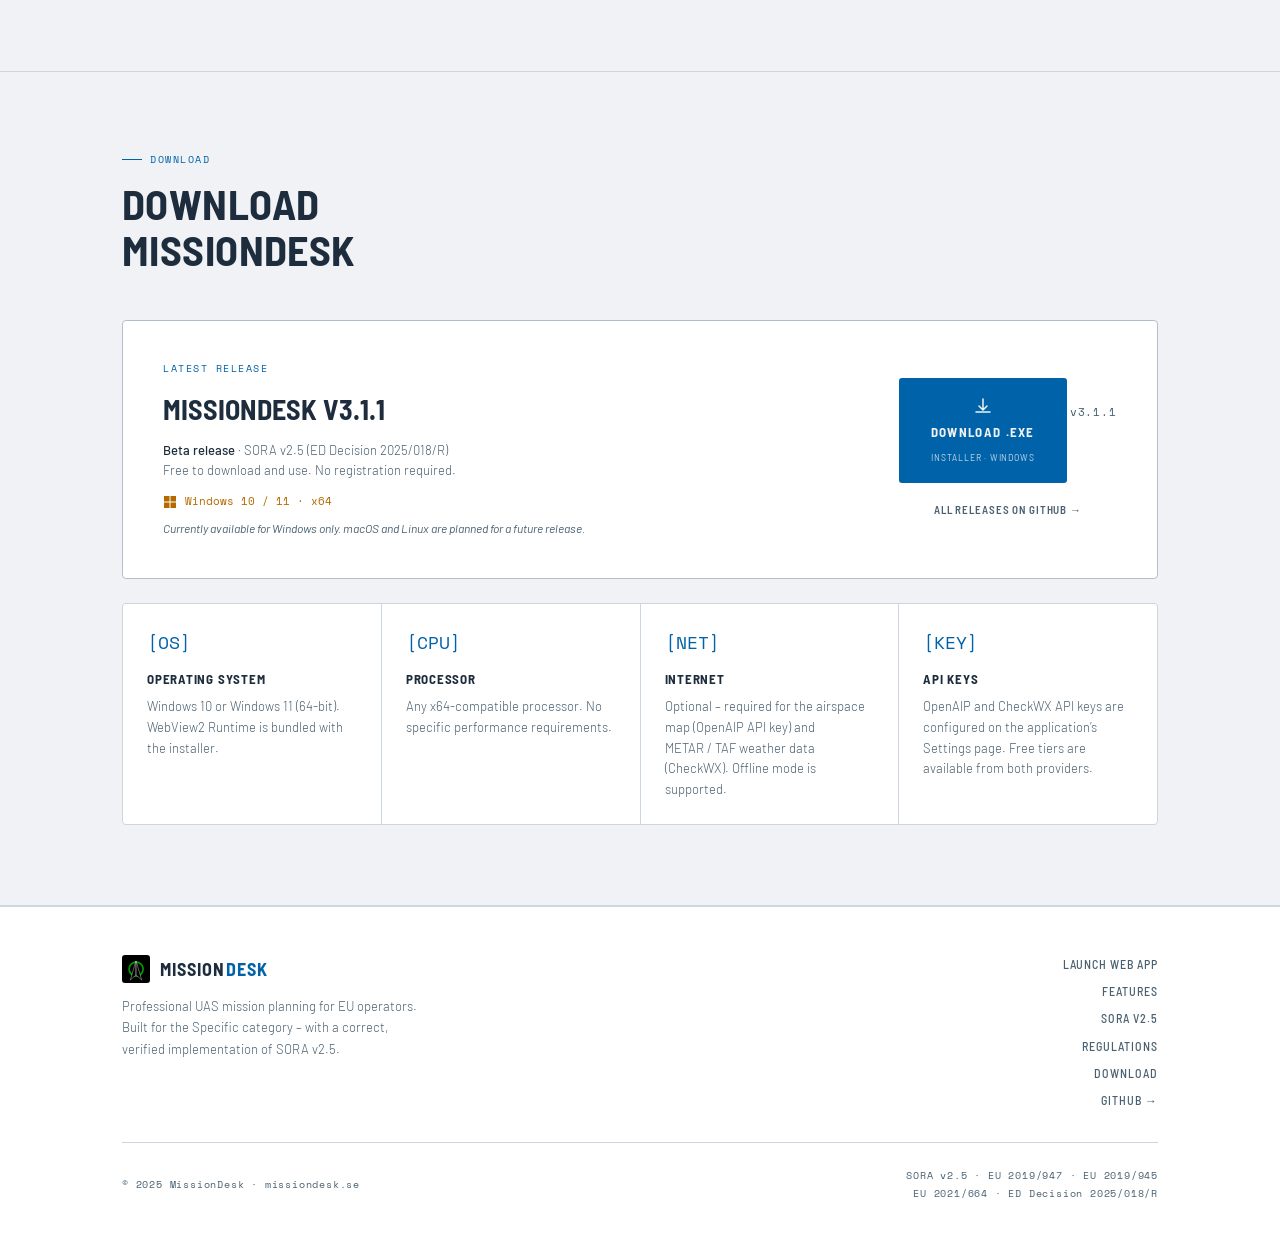
==== commit 67c7f6fe: "Auto-deploy from MissionDesk@c9eb10ce8e6e5c57fcbfb2a388aa0bb7314664b1" ====
--- a/index.html
+++ b/index.html
@@ -5,6 +5,16 @@
   <meta name="viewport" content="width=device-width, initial-scale=1.0" />
   <title>MissionDesk – Professional UAS Mission Planning</title>
   <meta name="description" content="Professional UAS mission planning and SORA v2.5 compliance for EU operations." />
+  <!-- Google Analytics 4 -->
+  <script async src="https://www.googletagmanager.com/gtag/js?id=G-LN5081QM18"></script>
+  <script>
+    window.dataLayer = window.dataLayer || [];
+    function gtag(){dataLayer.push(arguments);}
+    gtag('js', new Date());
+    gtag('config', 'G-LN5081QM18');
+  </script>
+  <!-- App version — single source of truth (shared with the web app at /app/) -->
+  <script src="/app/js/version.js"></script>
   <link rel="preconnect" href="https://fonts.googleapis.com" />
   <link rel="preconnect" href="https://fonts.gstatic.com" crossorigin />
   <link href="https://fonts.googleapis.com/css2?family=Barlow+Semi+Condensed:wght@300;400;500;600;700&family=Space+Mono:wght@400;700&family=Barlow:wght@300;400;500&display=swap" rel="stylesheet" />
@@ -387,7 +397,7 @@
   <div class="container" style="max-width:900px;">
     <div class="hero-badge">
       <div class="badge-dot"></div>
-      <span class="badge-text" id="heroBadge">v3.0.109 · SORA v2.5 Compliant</span>
+      <span class="badge-text" id="heroBadge">v3.1.1 · SORA v2.5 Compliant</span>
     </div>
     <h1 class="hero-headline">
       Professional UAS<br>
@@ -434,7 +444,7 @@
         <div class="app-preview-dot"></div>
         <div class="app-preview-dot"></div>
         <div class="app-preview-dot"></div>
-        <span class="app-preview-title">MissionDesk v3.0.109 · SORA Risk Assessment · Mission: Inspection Alpha-7</span>
+        <span class="app-preview-title" id="previewTitle">MissionDesk v3.1.1 · SORA Risk Assessment · Mission: Inspection Alpha-7</span>
       </div>
       <div class="app-preview-body">
         <div class="app-sidebar-mock">
@@ -691,7 +701,7 @@
     <div class="download-box" data-reveal>
       <div>
         <div class="download-label" data-i18n="dl.latest">Latest release</div>
-        <div class="download-version" id="dlVersion">MissionDesk v3.0.109</div>
+        <div class="download-version" id="dlVersion">MissionDesk v3.1.1</div>
         <div class="download-meta">
           <strong data-i18n="dl.beta">Beta release</strong> · SORA v2.5 (ED Decision 2025/018/R)<br>
           <span data-i18n="dl.free">Free to download and use. No registration required.</span>
@@ -717,7 +727,7 @@
           <span data-i18n="dl.btn">Download .exe</span>
           <span class="sub">Installer · Windows</span>
         </a>
-        <div class="version-badge" id="versionBadge">v3.0.109</div>
+        <div class="version-badge" id="versionBadge">v3.1.1</div>
         <div style="margin-top:0.75rem;">
           <a href="https://github.com/tevekanna/missiondesk.se/releases" class="btn-secondary" style="font-size:11px;" data-i18n="dl.allReleases">
             All releases on GitHub →
@@ -924,6 +934,18 @@
   }
 };
 
+/* ═══ APP VERSION (single source of truth, from /app/js/version.js) ═══ */
+const APP_VERSION = (window.MISSIONDESK_VERSION || '3.1.1');
+function applyVersion() {
+  const v = 'v' + APP_VERSION;
+  const dlVer   = document.getElementById('dlVersion');
+  const badge   = document.getElementById('versionBadge');
+  const preview = document.getElementById('previewTitle');
+  if (dlVer)   dlVer.textContent   = 'MissionDesk ' + v;
+  if (badge)   badge.textContent   = v;
+  if (preview) preview.textContent = 'MissionDesk ' + v + ' · SORA Risk Assessment · Mission: Inspection Alpha-7';
+}
+
 /* ═══ LANGUAGE ═══ */
 let currentLang = localStorage.getItem('md_lang') || 'en';
 function applyLang(lang) {
@@ -939,8 +961,7 @@
   });
   const badge = document.getElementById('heroBadge');
   if (badge) {
-    const ver = badge.textContent.split('\u00b7')[0].trim();
-    badge.textContent = ver + ' \u00b7 SORA v2.5 ' + (lang === 'sv' ? 'Kompatibel' : 'Compliant');
+    badge.textContent = 'v' + APP_VERSION + ' \u00b7 SORA v2.5 ' + (lang === 'sv' ? 'Kompatibel' : 'Compliant');
   }
 }
 document.getElementById('langToggle').addEventListener('click', () => applyLang(currentLang === 'en' ? 'sv' : 'en'));
@@ -955,10 +976,10 @@
 
 /* ═══ GITHUB RELEASES API ═══ */
 async function fetchLatestRelease() {
-  const badge   = document.getElementById('versionBadge');
-  const dlBtn   = document.getElementById('dlBtn');
-  const dlVer   = document.getElementById('dlVersion');
-  const heroBadgeEl = document.getElementById('heroBadge');
+  // Version text is driven by version.js (APP_VERSION), NOT by the release tag.
+  // This only wires the download button to the real .exe asset and shows its size.
+  const badge = document.getElementById('versionBadge');
+  const dlBtn = document.getElementById('dlBtn');
 
   // Hide button until we have a real URL
   if (dlBtn) dlBtn.style.opacity = '0.4';
@@ -968,33 +989,23 @@
     if (!res.ok) throw new Error('no release');
     const data = await res.json();
 
-    const tag   = data.tag_name || '';
-    const ver   = tag.replace(/^v/, '');
     const asset = (data.assets || []).find(a => a.name.toLowerCase().endsWith('.exe'));
-
     if (!asset) throw new Error('no exe asset');
 
     // Use the exact URL from GitHub – no guessing on filename
-    const dlUrl = asset.browser_download_url;
     const sizeMB = (asset.size / 1024 / 1024).toFixed(1);
-
-    if (dlVer) dlVer.textContent = 'MissionDesk v' + ver;
     if (dlBtn) {
-      dlBtn.href = dlUrl;
+      dlBtn.href = asset.browser_download_url;
       dlBtn.style.opacity = '1';
     }
-    if (badge)  badge.textContent  = tag + ' · ' + sizeMB + '\u00a0MB';
-    if (heroBadgeEl) {
-      heroBadgeEl.textContent = tag + ' · SORA v2.5 ' +
-        (currentLang === 'sv' ? 'Kompatibel' : 'Compliant');
-    }
+    if (badge) badge.textContent = 'v' + APP_VERSION + ' · ' + sizeMB + '\u00a0MB';
   } catch {
-    // API failed – show releases page link instead
+    // API failed – fall back to the releases page; keep showing the app version
     if (dlBtn) {
       dlBtn.href = 'https://github.com/tevekanna/missiondesk.se/releases/latest';
       dlBtn.style.opacity = '1';
     }
-    if (badge) badge.textContent = 'v3.0.109';
+    if (badge) badge.textContent = 'v' + APP_VERSION;
   }
 }
 /* ═══ SCROLL REVEAL ═══ */
@@ -1012,6 +1023,7 @@
 });
 
 /* ═══ INIT ═══ */
+applyVersion();
 applyLang(currentLang);
 fetchLatestRelease();
 </script>
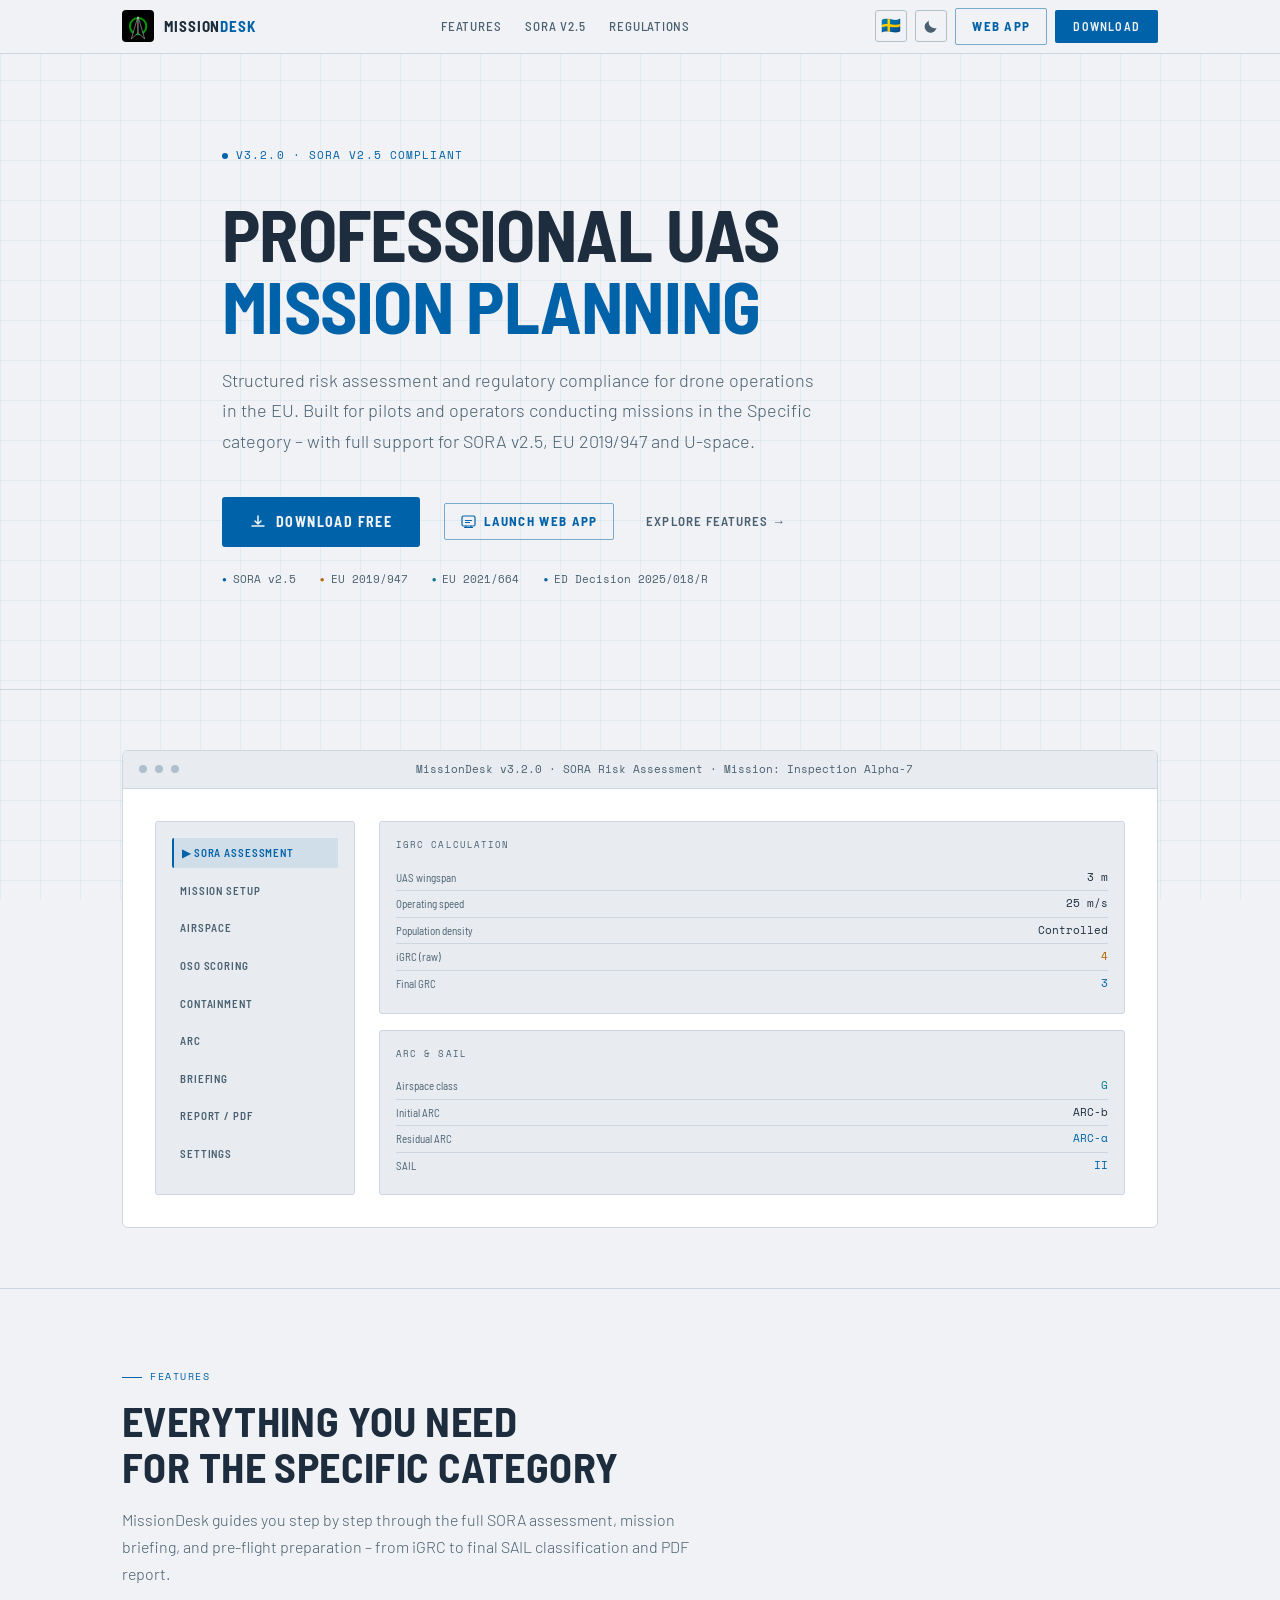
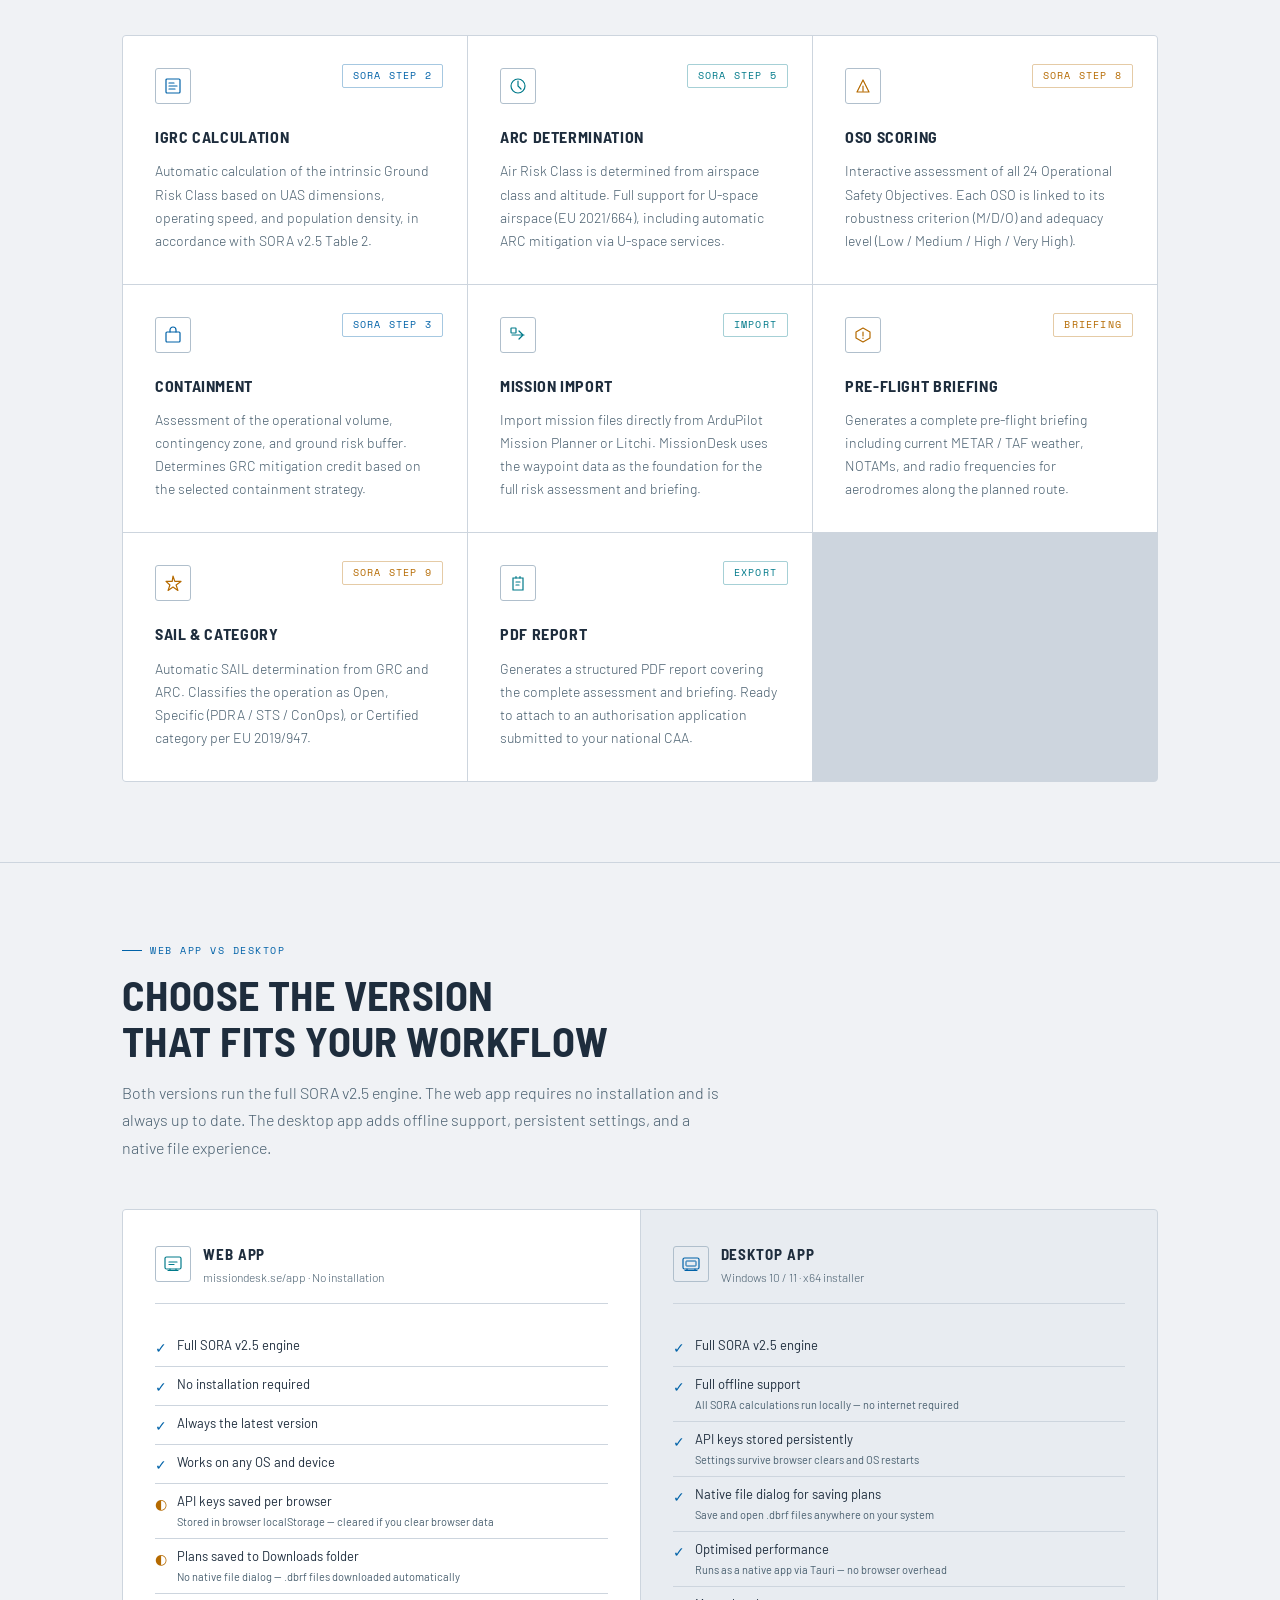
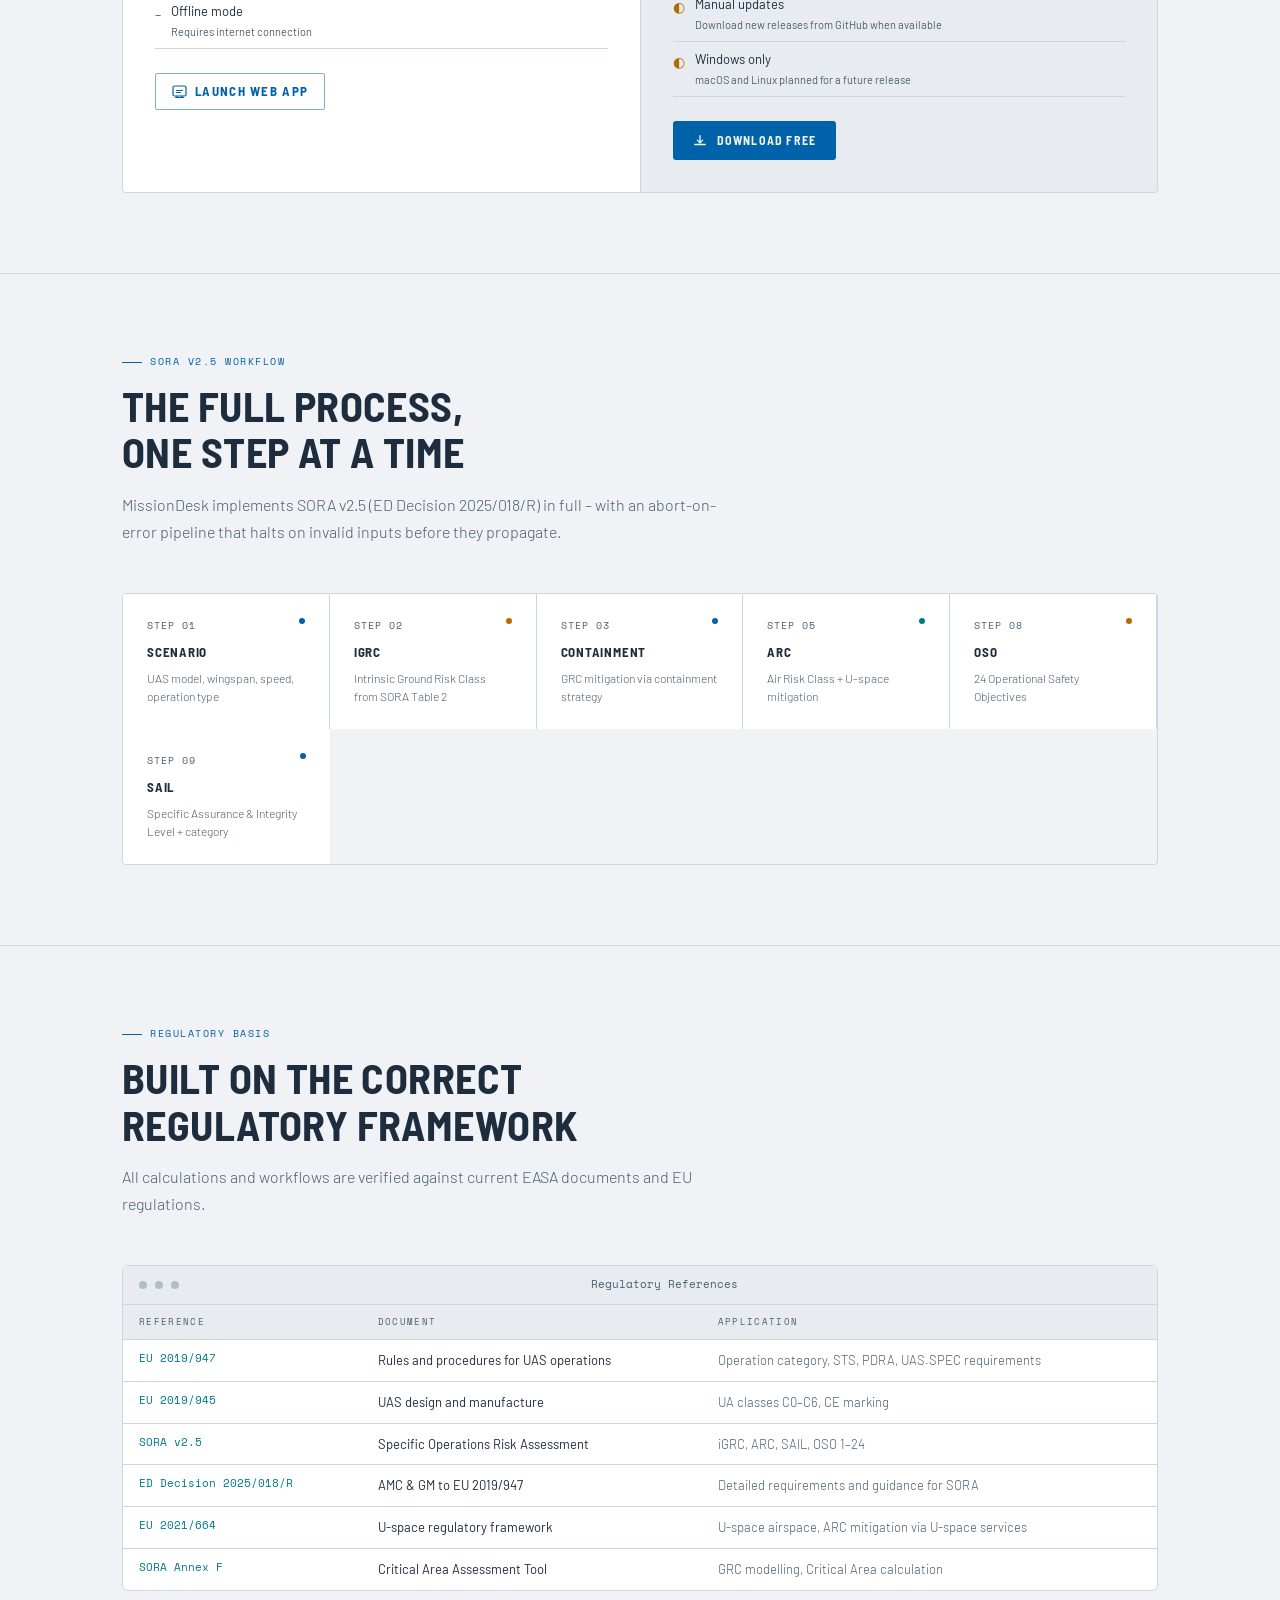
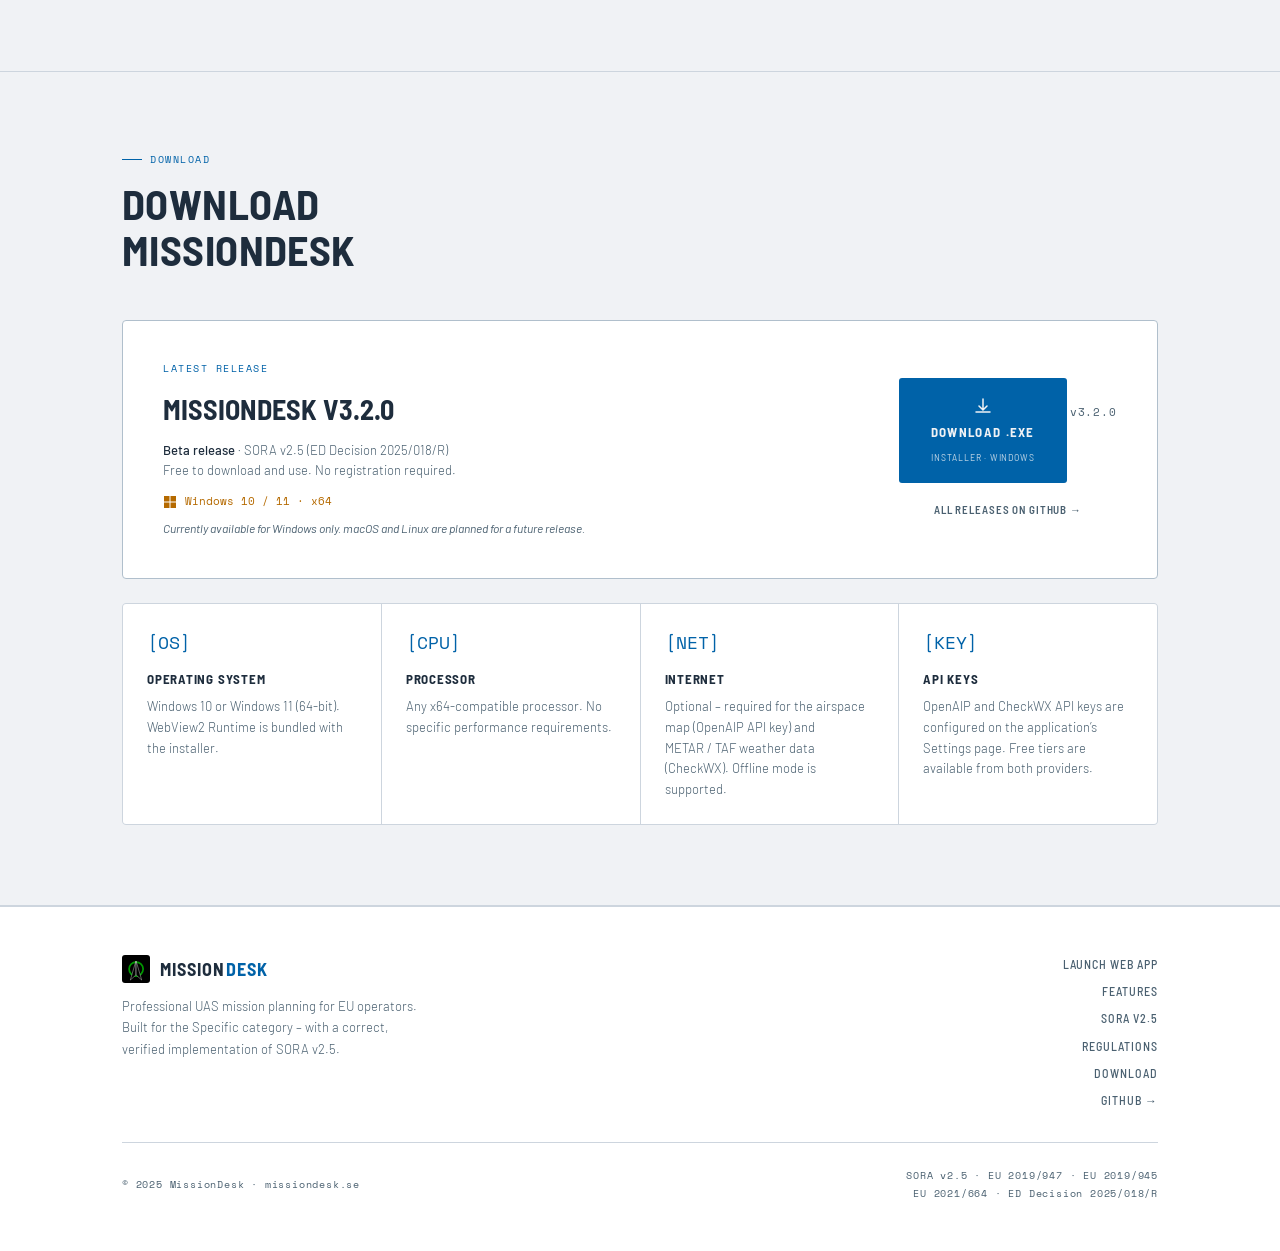
==== commit d5a46489: "Auto-deploy from MissionDesk@925202b9c6dafb2ea7a4954a1749712b6b47b285" ====
--- a/index.html
+++ b/index.html
@@ -719,7 +719,7 @@
       </div>
       <div style="text-align:center;">
         <a id="dlBtn"
-           href="https://github.com/tevekanna/missiondesk.se/releases/latest"
+           href="https://github.com/tevekanna/missiondesk/releases/latest"
            class="btn-download">
           <svg style="width:20px;height:20px;" viewBox="0 0 20 20" fill="none">
             <path d="M10 3v10M6 10l4 4 4-4M3 16h14" stroke="currentColor" stroke-width="1.5" stroke-linecap="round"/>
@@ -729,7 +729,7 @@
         </a>
         <div class="version-badge" id="versionBadge">v3.1.1</div>
         <div style="margin-top:0.75rem;">
-          <a href="https://github.com/tevekanna/missiondesk.se/releases" class="btn-secondary" style="font-size:11px;" data-i18n="dl.allReleases">
+          <a href="https://github.com/tevekanna/missiondesk/releases" class="btn-secondary" style="font-size:11px;" data-i18n="dl.allReleases">
             All releases on GitHub →
           </a>
         </div>
@@ -767,7 +767,7 @@
         <a href="#sora"        data-i18n="nav.sora">SORA v2.5</a>
         <a href="#regulations" data-i18n="nav.regulations">Regulations</a>
         <a href="#download"    data-i18n="nav.download">Download</a>
-        <a href="https://github.com/tevekanna/missiondesk.se" target="_blank" rel="noopener">GitHub →</a>
+        <a href="https://github.com/tevekanna/missiondesk" target="_blank" rel="noopener">GitHub →</a>
       </div>
     </div>
     <div class="footer-bottom">
@@ -985,7 +985,7 @@
   if (dlBtn) dlBtn.style.opacity = '0.4';
 
   try {
-    const res = await fetch('https://api.github.com/repos/tevekanna/missiondesk.se/releases/latest');
+    const res = await fetch('https://api.github.com/repos/tevekanna/missiondesk/releases/latest');
     if (!res.ok) throw new Error('no release');
     const data = await res.json();
 
@@ -1002,7 +1002,7 @@
   } catch {
     // API failed – fall back to the releases page; keep showing the app version
     if (dlBtn) {
-      dlBtn.href = 'https://github.com/tevekanna/missiondesk.se/releases/latest';
+      dlBtn.href = 'https://github.com/tevekanna/missiondesk/releases/latest';
       dlBtn.style.opacity = '1';
     }
     if (badge) badge.textContent = 'v' + APP_VERSION;
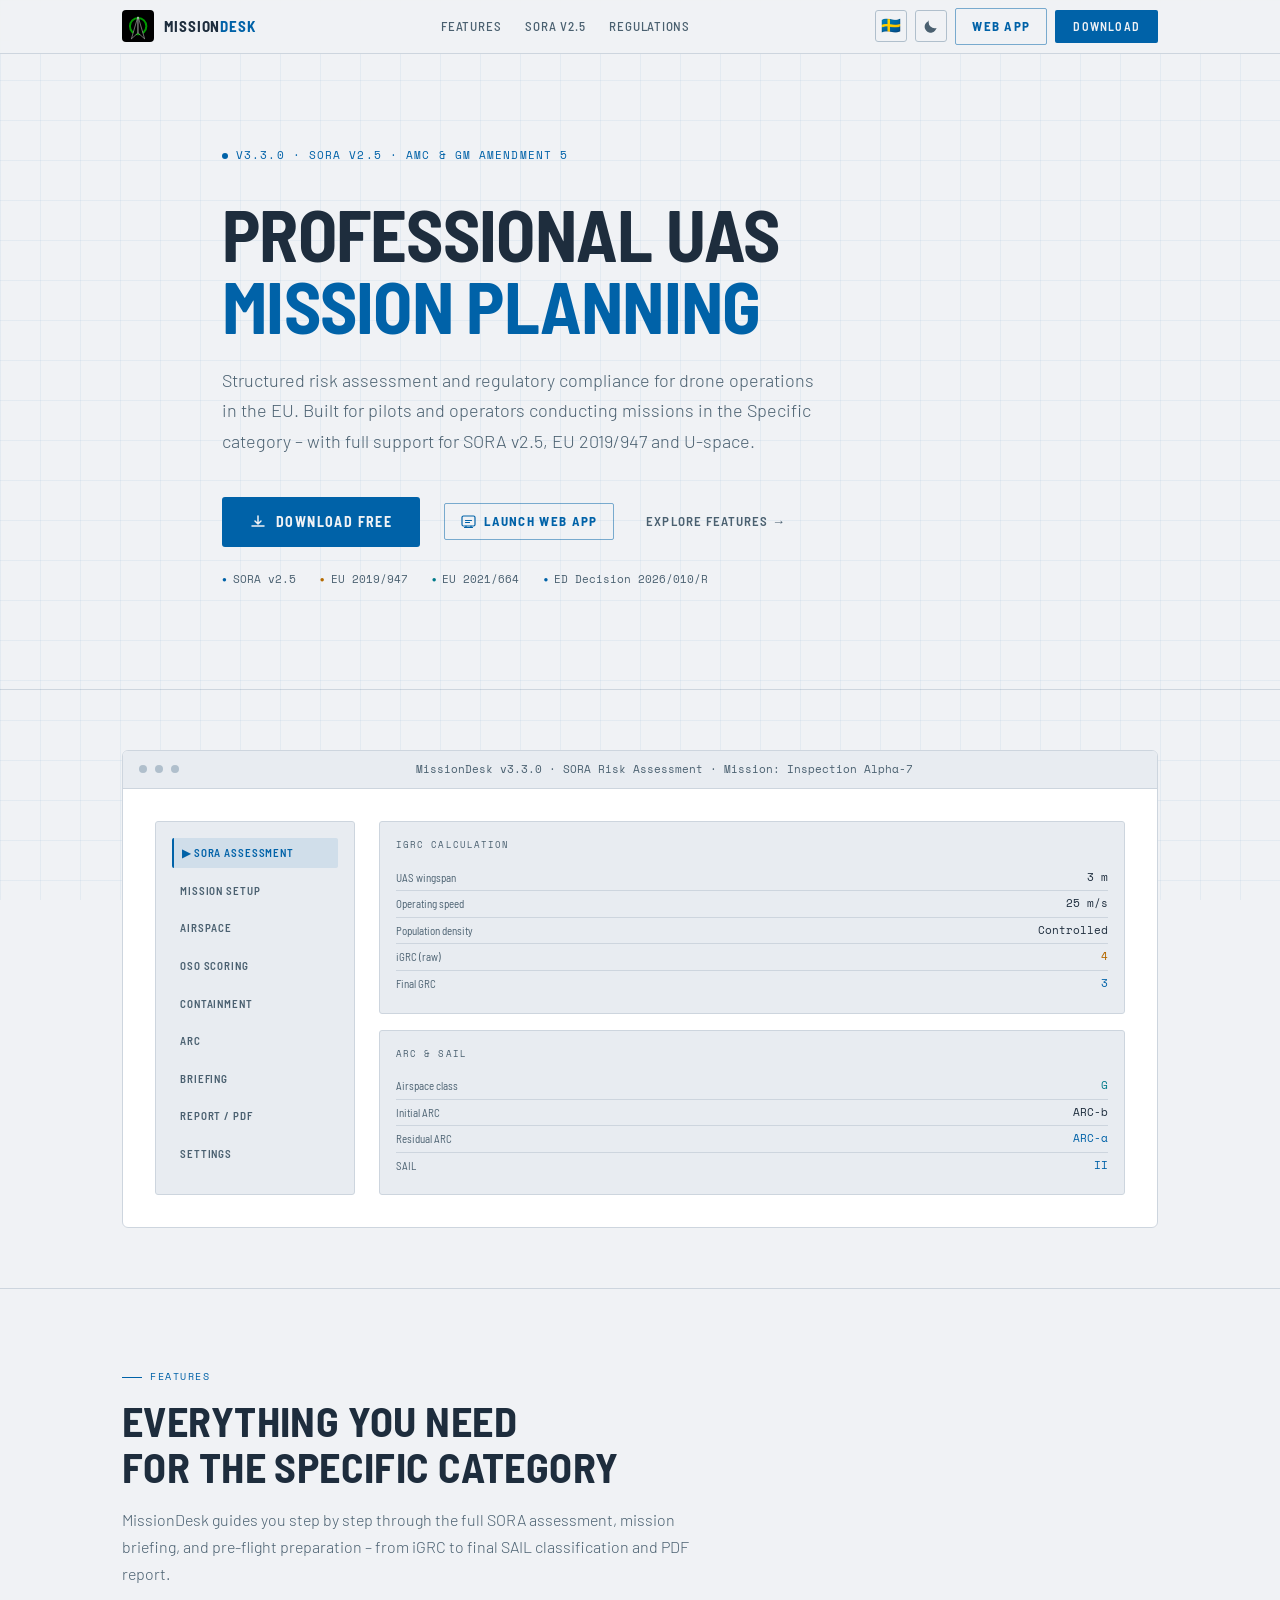
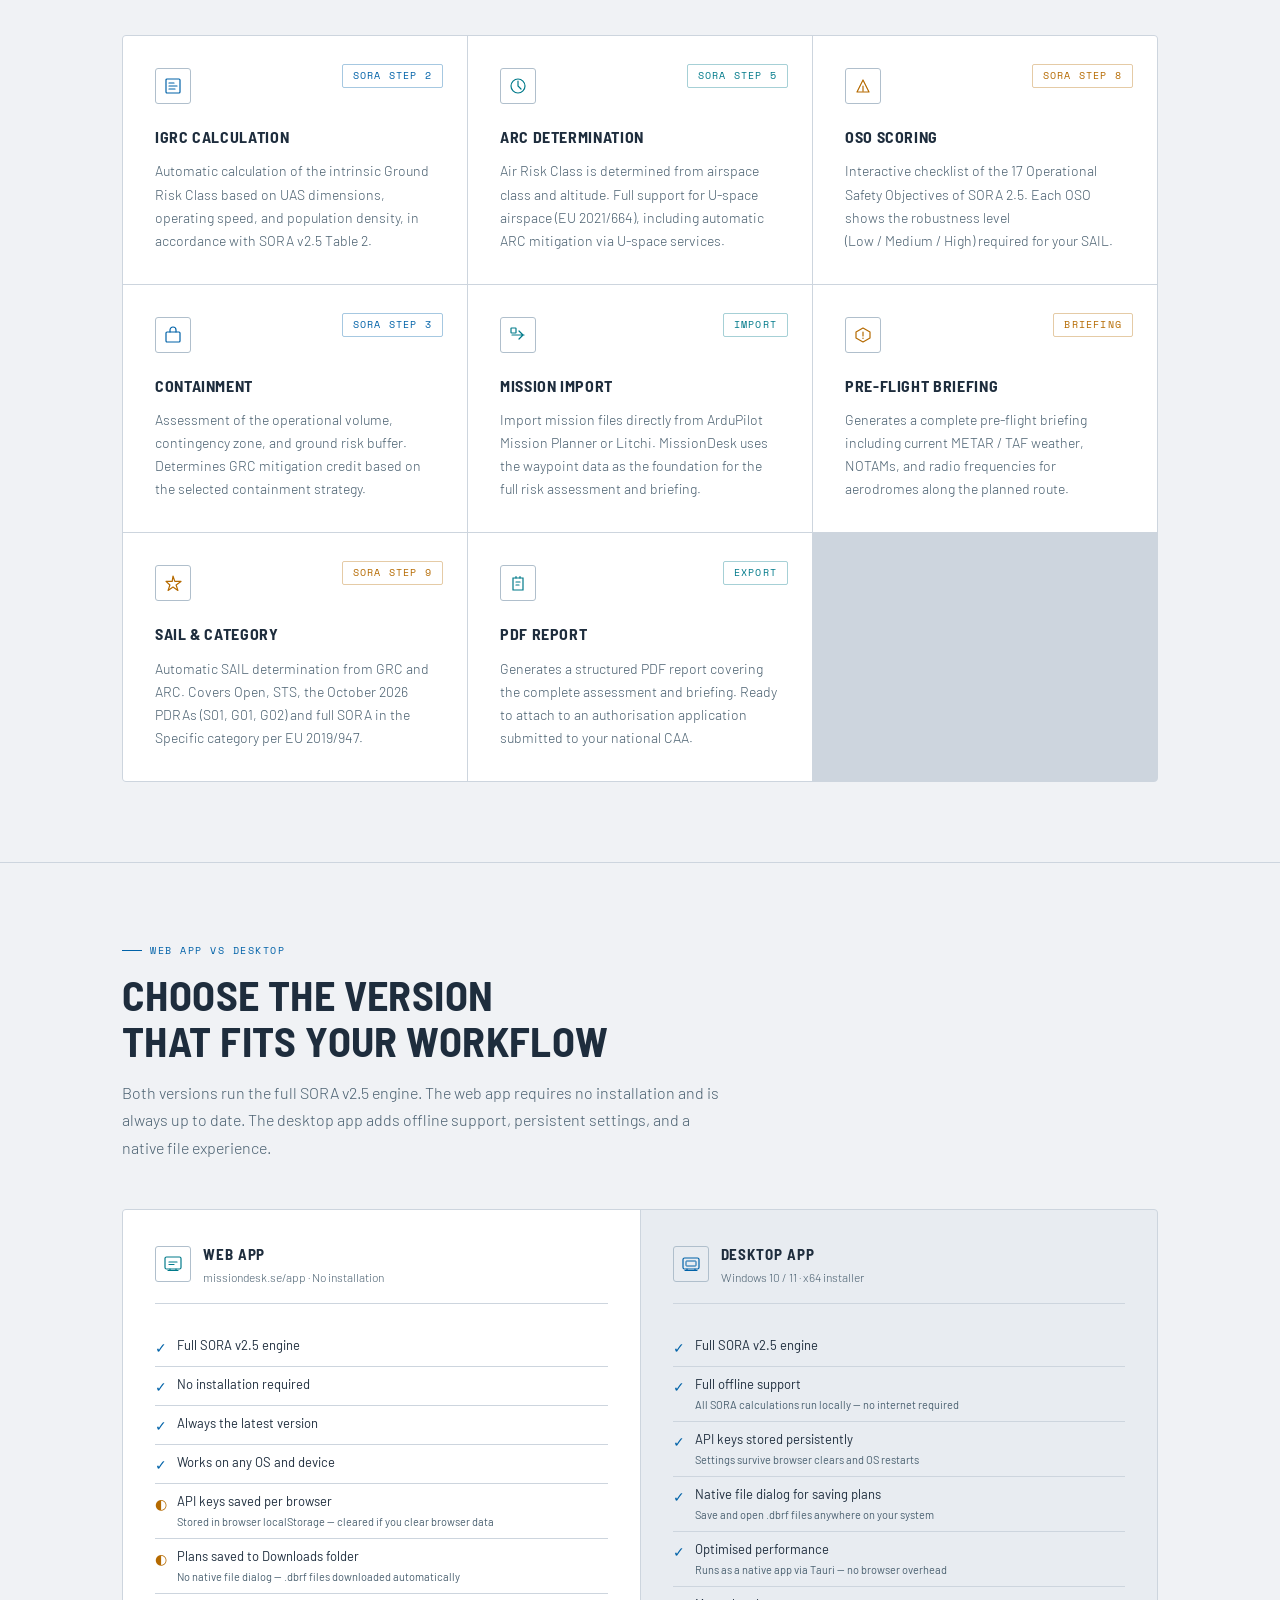
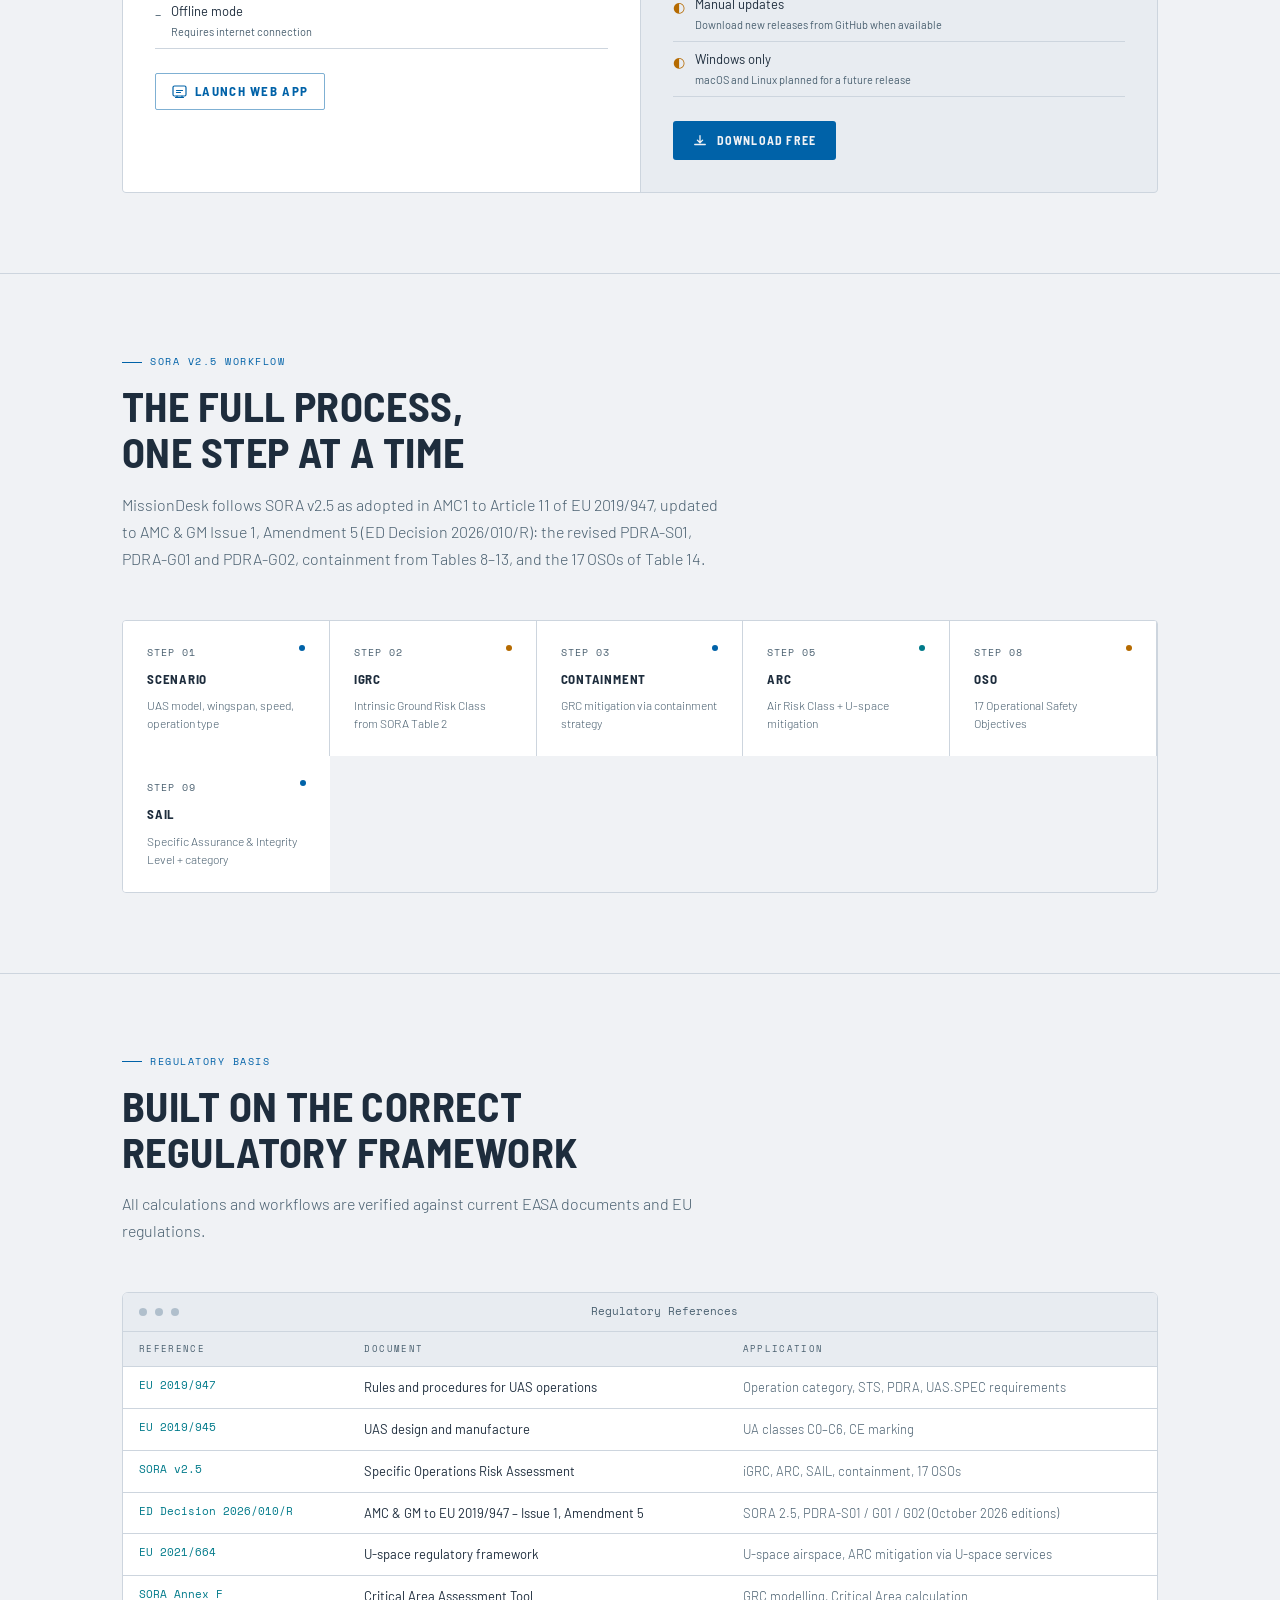
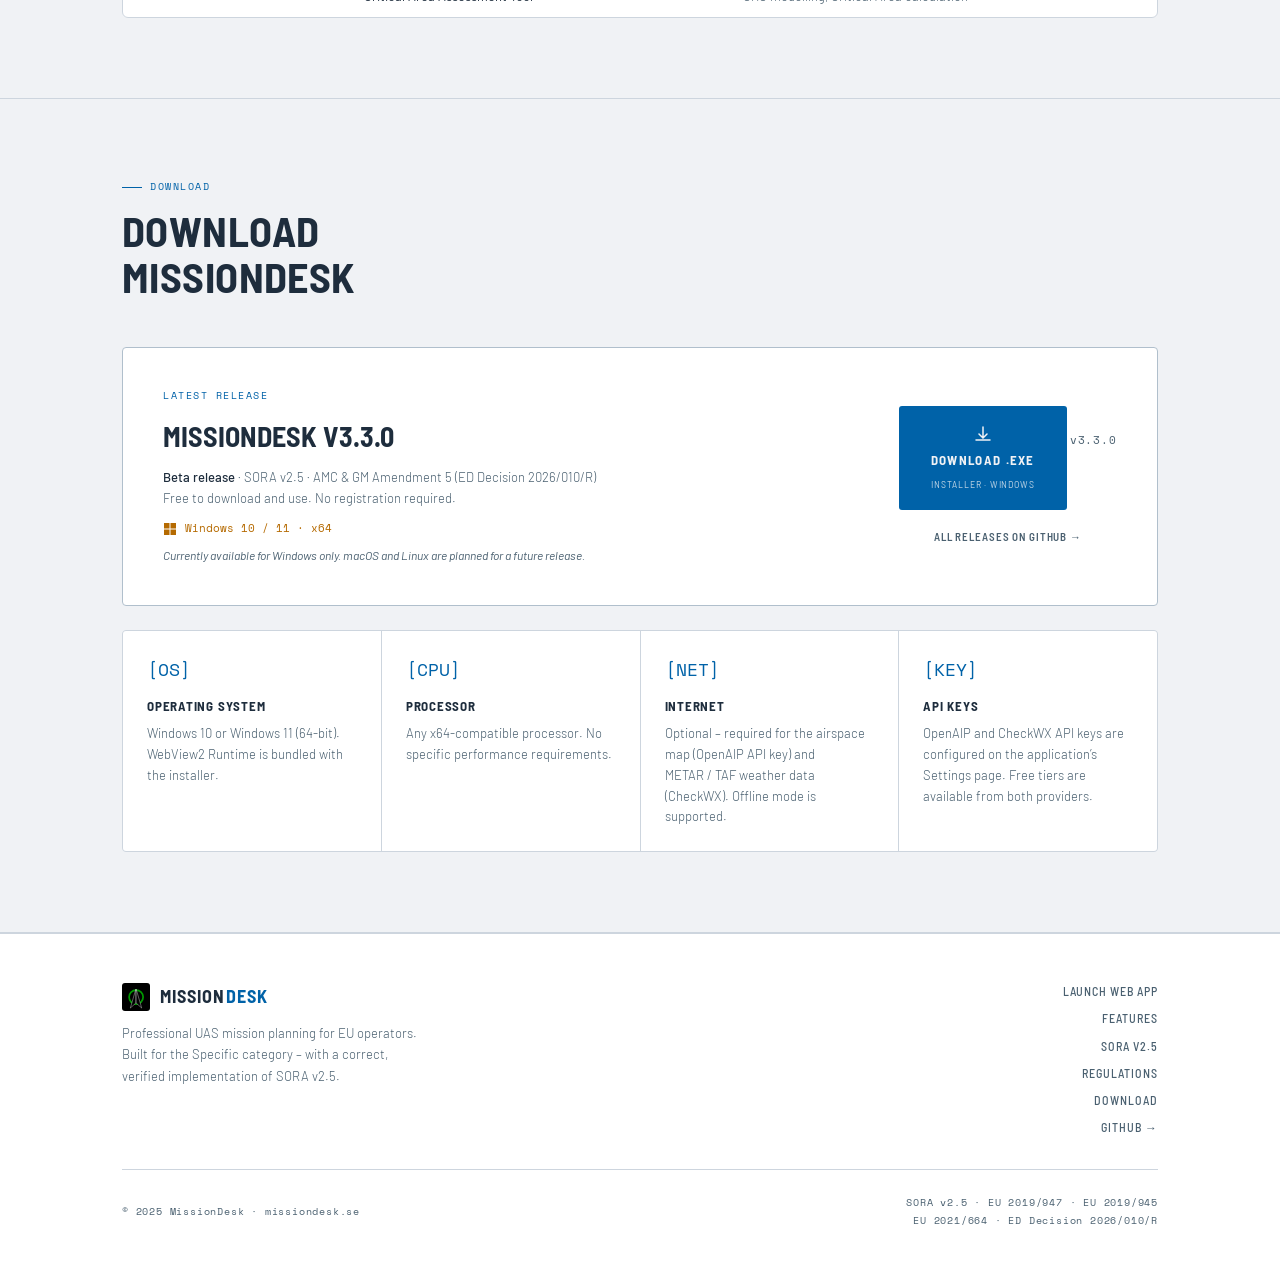
==== commit 900a6ce9: "Auto-deploy from MissionDesk@ab5086dc561c5395ed36c433e8297ecbc375eb6e" ====
--- a/index.html
+++ b/index.html
@@ -397,7 +397,7 @@
   <div class="container" style="max-width:900px;">
     <div class="hero-badge">
       <div class="badge-dot"></div>
-      <span class="badge-text" id="heroBadge">v3.1.1 · SORA v2.5 Compliant</span>
+      <span class="badge-text" id="heroBadge">v3.3.0 · SORA v2.5 · AMC &amp; GM Amendment 5</span>
     </div>
     <h1 class="hero-headline">
       Professional UAS<br>
@@ -429,7 +429,7 @@
       <div class="hero-meta-item"><span class="dot">●</span><span>SORA v2.5</span></div>
       <div class="hero-meta-item"><span class="dot" style="color:var(--accent2)">●</span><span>EU 2019/947</span></div>
       <div class="hero-meta-item"><span class="dot" style="color:var(--accent3)">●</span><span>EU 2021/664</span></div>
-      <div class="hero-meta-item"><span class="dot">●</span><span>ED Decision 2025/018/R</span></div>
+      <div class="hero-meta-item"><span class="dot">●</span><span>ED Decision 2026/010/R</span></div>
     </div>
   </div>
 </section>
@@ -509,7 +509,7 @@
       <div class="feature-card">
         <div class="feature-icon"><svg viewBox="0 0 18 18" fill="none"><path d="M3 15L9 3l6 12H3z" stroke="var(--accent2)" stroke-width="1.2" stroke-linejoin="round"/><path d="M9 9v4" stroke="var(--accent2)" stroke-width="1.2" stroke-linecap="round"/><circle cx="9" cy="14" r="0.8" fill="var(--accent2)"/></svg></div>
         <div class="feature-title" data-i18n="feat.oso.title">OSO Scoring</div>
-        <p class="feature-desc" data-i18n="feat.oso.desc">Interactive assessment of all 24 Operational Safety Objectives. Each OSO is linked to its robustness criterion (M/D/O) and adequacy level (Low / Medium / High / Very High).</p>
+        <p class="feature-desc" data-i18n="feat.oso.desc">Interactive checklist of the 17 Operational Safety Objectives of SORA 2.5. Each OSO shows the robustness level (Low / Medium / High) required for your SAIL.</p>
         <div class="feature-tag"><span class="tag amber">SORA Step 8</span></div>
       </div>
 
@@ -537,7 +537,7 @@
       <div class="feature-card">
         <div class="feature-icon"><svg viewBox="0 0 18 18" fill="none"><path d="M9 2l1.8 5.4H17l-4.9 3.6 1.8 5.4L9 13l-4.9 3.4 1.8-5.4L2 7.4h6.2L9 2z" stroke="var(--accent2)" stroke-width="1.2" stroke-linejoin="round"/></svg></div>
         <div class="feature-title" data-i18n="feat.sail.title">SAIL &amp; Category</div>
-        <p class="feature-desc" data-i18n="feat.sail.desc">Automatic SAIL determination from GRC and ARC. Classifies the operation as Open, Specific (PDRA / STS / ConOps), or Certified category per EU 2019/947.</p>
+        <p class="feature-desc" data-i18n="feat.sail.desc">Automatic SAIL determination from GRC and ARC. Covers Open, STS, the October 2026 PDRAs (S01, G01, G02) and full SORA in the Specific category per EU 2019/947.</p>
         <div class="feature-tag"><span class="tag amber">SORA Step 9</span></div>
       </div>
 
@@ -642,14 +642,14 @@
     <div class="section-header" data-reveal>
       <div class="section-label" data-i18n="sora.label">SORA v2.5 Workflow</div>
       <h2 class="section-title" data-i18n="sora.title">The full process,<br>one step at a time</h2>
-      <p class="section-desc" data-i18n="sora.desc">MissionDesk implements SORA v2.5 (ED Decision 2025/018/R) in full – with an abort-on-error pipeline that halts on invalid inputs before they propagate.</p>
+      <p class="section-desc" data-i18n="sora.desc">MissionDesk follows SORA v2.5 as adopted in AMC1 to Article 11 of EU 2019/947, updated to AMC &amp; GM Issue 1, Amendment 5 (ED Decision 2026/010/R): the revised PDRA-S01, PDRA-G01 and PDRA-G02, containment from Tables 8–13, and the 17 OSOs of Table 14.</p>
     </div>
     <div class="sora-steps" data-reveal>
       <div class="sora-step"><div class="step-indicator"></div><div class="step-number">STEP 01</div><div class="step-name" data-i18n="sora.s1.name">Scenario</div><div class="step-detail" data-i18n="sora.s1.detail">UAS model, wingspan, speed, operation type</div></div>
       <div class="sora-step"><div class="step-indicator" style="background:var(--accent2)"></div><div class="step-number">STEP 02</div><div class="step-name">iGRC</div><div class="step-detail" data-i18n="sora.s2.detail">Intrinsic Ground Risk Class from SORA Table 2</div></div>
       <div class="sora-step"><div class="step-indicator"></div><div class="step-number">STEP 03</div><div class="step-name" data-i18n="sora.s3.name">Containment</div><div class="step-detail" data-i18n="sora.s3.detail">GRC mitigation via containment strategy</div></div>
       <div class="sora-step"><div class="step-indicator" style="background:var(--accent3)"></div><div class="step-number">STEP 05</div><div class="step-name">ARC</div><div class="step-detail" data-i18n="sora.s5.detail">Air Risk Class + U-space mitigation</div></div>
-      <div class="sora-step"><div class="step-indicator" style="background:var(--accent2)"></div><div class="step-number">STEP 08</div><div class="step-name">OSO</div><div class="step-detail" data-i18n="sora.s8.detail">24 Operational Safety Objectives</div></div>
+      <div class="sora-step"><div class="step-indicator" style="background:var(--accent2)"></div><div class="step-number">STEP 08</div><div class="step-name">OSO</div><div class="step-detail" data-i18n="sora.s8.detail">17 Operational Safety Objectives</div></div>
       <div class="sora-step" style="border-right:none;"><div class="step-indicator"></div><div class="step-number">STEP 09</div><div class="step-name">SAIL</div><div class="step-detail" data-i18n="sora.s9.detail">Specific Assurance &amp; Integrity Level + category</div></div>
     </div>
   </div>
@@ -679,8 +679,8 @@
         <tbody>
           <tr><td>EU 2019/947</td><td data-i18n="reg.r1.doc">Rules and procedures for UAS operations</td><td data-i18n="reg.r1.app">Operation category, STS, PDRA, UAS.SPEC requirements</td></tr>
           <tr><td>EU 2019/945</td><td data-i18n="reg.r2.doc">UAS design and manufacture</td><td data-i18n="reg.r2.app">UA classes C0–C6, CE marking</td></tr>
-          <tr><td>SORA v2.5</td><td data-i18n="reg.r3.doc">Specific Operations Risk Assessment</td><td>iGRC, ARC, SAIL, OSO 1–24</td></tr>
-          <tr><td>ED Decision 2025/018/R</td><td data-i18n="reg.r4.doc">AMC &amp; GM to EU 2019/947</td><td data-i18n="reg.r4.app">Detailed requirements and guidance for SORA</td></tr>
+          <tr><td>SORA v2.5</td><td data-i18n="reg.r3.doc">Specific Operations Risk Assessment</td><td>iGRC, ARC, SAIL, containment, 17 OSOs</td></tr>
+          <tr><td>ED Decision 2026/010/R</td><td data-i18n="reg.r4.doc">AMC &amp; GM to EU 2019/947 – Issue 1, Amendment 5</td><td data-i18n="reg.r4.app">SORA 2.5, PDRA-S01 / G01 / G02 (October 2026 editions)</td></tr>
           <tr><td>EU 2021/664</td><td data-i18n="reg.r5.doc">U-space regulatory framework</td><td data-i18n="reg.r5.app">U-space airspace, ARC mitigation via U-space services</td></tr>
           <tr><td>SORA Annex F</td><td data-i18n="reg.r6.doc">Critical Area Assessment Tool</td><td data-i18n="reg.r6.app">GRC modelling, Critical Area calculation</td></tr>
         </tbody>
@@ -703,7 +703,7 @@
         <div class="download-label" data-i18n="dl.latest">Latest release</div>
         <div class="download-version" id="dlVersion">MissionDesk v3.1.1</div>
         <div class="download-meta">
-          <strong data-i18n="dl.beta">Beta release</strong> · SORA v2.5 (ED Decision 2025/018/R)<br>
+          <strong data-i18n="dl.beta">Beta release</strong> · SORA v2.5 · AMC &amp; GM Amendment 5 (ED Decision 2026/010/R)<br>
           <span data-i18n="dl.free">Free to download and use. No registration required.</span>
         </div>
         <div class="download-platform">
@@ -773,7 +773,7 @@
     <div class="footer-bottom">
       <div class="footer-copy">© 2025 MissionDesk · missiondesk.se</div>
       <div class="footer-copy" style="text-align:right;line-height:1.8;">
-        SORA v2.5 · EU 2019/947 · EU 2019/945<br>EU 2021/664 · ED Decision 2025/018/R
+        SORA v2.5 · EU 2019/947 · EU 2019/945<br>EU 2021/664 · ED Decision 2026/010/R
       </div>
     </div>
   </div>
@@ -824,19 +824,19 @@
     'feat.desc':'MissionDesk guides you step by step through the full SORA assessment, mission briefing, and pre-flight preparation \u2013 from iGRC to final SAIL classification and PDF report.',
     'feat.igrc.title':'iGRC Calculation','feat.igrc.desc':'Automatic calculation of the intrinsic Ground Risk Class based on UAS dimensions, operating speed, and population density, in accordance with SORA v2.5 Table\u00a02.',
     'feat.arc.title':'ARC Determination','feat.arc.desc':'Air Risk Class is determined from airspace class and altitude. Full support for U-space airspace (EU\u00a02021/664), including automatic ARC mitigation via U-space services.',
-    'feat.oso.title':'OSO Scoring','feat.oso.desc':'Interactive assessment of all 24 Operational Safety Objectives. Each OSO is linked to its robustness criterion (M/D/O) and adequacy level (Low\u00a0/\u00a0Medium\u00a0/\u00a0High\u00a0/\u00a0Very\u00a0High).',
+    'feat.oso.title':'OSO Scoring','feat.oso.desc':'Interactive checklist of the 17 Operational Safety Objectives of SORA 2.5. Each OSO shows the robustness level (Low / Medium / High) required for your SAIL.',
     'feat.cont.title':'Containment','feat.cont.desc':'Assessment of the operational volume, contingency zone, and ground risk buffer. Determines GRC mitigation credit based on the selected containment strategy.',
     'feat.import.title':'Mission Import','feat.import.desc':'Import mission files directly from ArduPilot Mission Planner or Litchi. MissionDesk uses the waypoint data as the foundation for the full risk assessment and briefing.',
     'feat.brief.title':'Pre-flight Briefing','feat.brief.desc':'Generates a complete pre-flight briefing including current METAR\u00a0/\u00a0TAF weather, NOTAMs, and radio frequencies for aerodromes along the planned route.',
-    'feat.sail.title':'SAIL & Category','feat.sail.desc':'Automatic SAIL determination from GRC and ARC. Classifies the operation as Open, Specific (PDRA\u00a0/\u00a0STS\u00a0/\u00a0ConOps), or Certified category per EU\u00a02019/947.',
+    'feat.sail.title':'SAIL & Category','feat.sail.desc':'Automatic SAIL determination from GRC and ARC. Covers Open, STS, the October 2026 PDRAs (S01, G01, G02) and full SORA in the Specific category per EU\u00a02019/947.',
     'feat.pdf.title':'PDF Report','feat.pdf.desc':'Generates a structured PDF report covering the complete assessment and briefing. Ready to attach to an authorisation application submitted to your national CAA.',
     'sora.label':'SORA v2.5 Workflow','sora.title':'The full process,<br>one step at a time',
-    'sora.desc':'MissionDesk implements SORA v2.5 (ED Decision 2025/018/R) in full \u2013 with an abort-on-error pipeline that halts on invalid inputs before they propagate.',
+    'sora.desc':'MissionDesk follows SORA v2.5 as adopted in AMC1 to Article 11 of EU 2019/947, updated to AMC & GM Issue 1, Amendment 5 (ED Decision 2026/010/R): the revised PDRA-S01, PDRA-G01 and PDRA-G02, containment from Tables 8\u201313, and the 17 OSOs of Table 14.',
     'sora.s1.name':'Scenario','sora.s1.detail':'UAS model, wingspan, speed, operation type',
     'sora.s2.detail':'Intrinsic Ground Risk Class from SORA Table 2',
     'sora.s3.name':'Containment','sora.s3.detail':'GRC mitigation via containment strategy',
     'sora.s5.detail':'Air Risk Class + U-space mitigation',
-    'sora.s8.detail':'24 Operational Safety Objectives',
+    'sora.s8.detail':'17 Operational Safety Objectives',
     'sora.s9.detail':'Specific Assurance & Integrity Level + category',
     'reg.label':'Regulatory Basis','reg.title':'Built on the correct<br>regulatory framework',
     'reg.desc':'All calculations and workflows are verified against current EASA documents and EU regulations.',
@@ -844,7 +844,7 @@
     'reg.r1.doc':'Rules and procedures for UAS operations','reg.r1.app':'Operation category, STS, PDRA, UAS.SPEC requirements',
     'reg.r2.doc':'UAS design and manufacture','reg.r2.app':'UA classes C0\u2013C6, CE marking',
     'reg.r3.doc':'Specific Operations Risk Assessment',
-    'reg.r4.doc':'AMC & GM to EU 2019/947','reg.r4.app':'Detailed requirements and guidance for SORA',
+    'reg.r4.doc':'AMC & GM to EU 2019/947 – Issue 1, Amendment 5','reg.r4.app':'SORA 2.5, PDRA-S01 / G01 / G02 (October 2026 editions)',
     'reg.r5.doc':'U-space regulatory framework','reg.r5.app':'U-space airspace, ARC mitigation via U-space services',
     'reg.r6.doc':'Critical Area Assessment Tool','reg.r6.app':'GRC modelling, Critical Area calculation',
     'dl.label':'Download','dl.title':'Download<br>MissionDesk','dl.latest':'Latest release',
@@ -899,19 +899,19 @@
     'feat.desc':'MissionDesk guidar dig steg f\u00f6r steg genom hela SORA-bed\u00f6mningen, uppdragsbriefingen och f\u00f6rflygningsf\u00f6rberedelserna \u2013 fr\u00e5n iGRC till slutlig SAIL-klassificering och PDF-rapport.',
     'feat.igrc.title':'iGRC-ber\u00e4kning','feat.igrc.desc':'Automatisk ber\u00e4kning av intrinsic Ground Risk Class baserat p\u00e5 UAS-dimensioner, operationshastighet och befolkningst\u00e4thet, enligt SORA v2.5 tabell\u00a02.',
     'feat.arc.title':'ARC-best\u00e4mning','feat.arc.desc':'Air Risk Class fastst\u00e4lls fr\u00e5n luftrumsklass och h\u00f6jd. Fullt st\u00f6d f\u00f6r U-space-luftrum (EU\u00a02021/664), inklusive automatisk ARC-mitigering via U-space-tj\u00e4nster.',
-    'feat.oso.title':'OSO-scoring','feat.oso.desc':'Interaktiv bed\u00f6mning av samtliga 24 Operational Safety Objectives. Varje OSO \u00e4r kopplat till robusthetskriteriet (M/D/O) och tillr\u00e4cklighetsniv\u00e5 (Low\u00a0/\u00a0Medium\u00a0/\u00a0High\u00a0/\u00a0Very\u00a0High).',
+    'feat.oso.title':'OSO-scoring','feat.oso.desc':'Interaktiv checklista för de 17 Operational Safety Objectives som finns i SORA 2.5. Varje OSO visar den robusthetsnivå (Low / Medium / High) som krävs för din SAIL.',
     'feat.cont.title':'Containment','feat.cont.desc':'Bed\u00f6mning av operationsvolym, contingency-zon och ground risk buffer. Fastst\u00e4ller GRC-mitigeringskredit baserat p\u00e5 vald inneslutningsstrategi.',
     'feat.import.title':'Importera uppdrag','feat.import.desc':'Importera uppdragsfiler direkt fr\u00e5n ArduPilot Mission Planner eller Litchi. MissionDesk anv\u00e4nder waypoint-datan som underlag f\u00f6r hela riskbed\u00f6mningen och briefingen.',
     'feat.brief.title':'F\u00f6rflygningsbriefing','feat.brief.desc':'Genererar en komplett f\u00f6rflygningsbriefing med aktuellt METAR\u00a0/\u00a0TAF-v\u00e4der, NOTAM och radiofrekvenser till flygplatser l\u00e4ngs den planerade rutten.',
-    'feat.sail.title':'SAIL & kategori','feat.sail.desc':'Automatisk SAIL-best\u00e4mning fr\u00e5n GRC och ARC. Klassificerar operationen som \u00f6ppen, specifik (PDRA\u00a0/\u00a0STS\u00a0/\u00a0ConOps) eller certifierad kategori per EU\u00a02019/947.',
+    'feat.sail.title':'SAIL & kategori','feat.sail.desc':'Automatisk SAIL-best\u00e4mning fr\u00e5n GRC och ARC. T\u00e4cker \u00f6ppen kategori, STS, PDRA i utg\u00e5vorna fr\u00e5n oktober 2026 (S01, G01, G02) och full SORA i specifik kategori enligt EU\u00a02019/947.',
     'feat.pdf.title':'PDF-rapport','feat.pdf.desc':'Genererar en strukturerad PDF-rapport \u00f6ver hela bed\u00f6mningen och briefingen. Klar att bifogas tillst\u00e5ndsans\u00f6kan till Transportstyrelsen eller annan nationell CAA.',
     'sora.label':'SORA v2.5 Arbetsfl\u00f6de','sora.title':'Hela processen,<br>ett steg i taget',
-    'sora.desc':'MissionDesk implementerar SORA v2.5 (ED Decision 2025/018/R) fullst\u00e4ndigt \u2013 med abort-on-error pipeline som stoppar vid ogiltiga indata innan de sprids vidare.',
+    'sora.desc':'MissionDesk f\u00f6ljer SORA v2.5 enligt AMC1 till artikel 11 i EU 2019/947, uppdaterad till AMC & GM Issue 1, Amendment 5 (ED Decision 2026/010/R): reviderade PDRA-S01, PDRA-G01 och PDRA-G02, containment enligt tabell 8\u201313 och de 17 OSO:erna i tabell 14.',
     'sora.s1.name':'Scenario','sora.s1.detail':'UAS-modell, vingbredd, hastighet, operationstyp',
     'sora.s2.detail':'Intrinsic Ground Risk Class fr\u00e5n SORA tabell 2',
     'sora.s3.name':'Containment','sora.s3.detail':'GRC-mitigering via inneslutningsstrategi',
     'sora.s5.detail':'Air Risk Class + U-space-mitigering',
-    'sora.s8.detail':'24 Operational Safety Objectives',
+    'sora.s8.detail':'17 Operational Safety Objectives',
     'sora.s9.detail':'Specific Assurance & Integrity Level + kategori',
     'reg.label':'Regulatorisk grund','reg.title':'Byggt p\u00e5 korrekt<br>regelverk',
     'reg.desc':'Alla ber\u00e4kningar och fl\u00f6den \u00e4r verifierade mot aktuella EASA-dokument och EU-f\u00f6rordningar.',
@@ -919,7 +919,7 @@
     'reg.r1.doc':'Regler och f\u00f6rfaranden f\u00f6r UAS-operationer','reg.r1.app':'Operationskategori, STS, PDRA, UAS.SPEC-krav',
     'reg.r2.doc':'UAS-design och tillverkning','reg.r2.app':'UA-klasser C0\u2013C6, CE-m\u00e4rkning',
     'reg.r3.doc':'Specific Operations Risk Assessment',
-    'reg.r4.doc':'AMC & GM till EU 2019/947','reg.r4.app':'Detaljerade krav och v\u00e4gledning f\u00f6r SORA',
+    'reg.r4.doc':'AMC & GM till EU 2019/947 – Issue 1, Amendment 5','reg.r4.app':'SORA 2.5, PDRA-S01 / G01 / G02 (utg\u00e5vor oktober 2026)',
     'reg.r5.doc':'U-space regulatoriskt ramverk','reg.r5.app':'U-space-luftrum, ARC-mitigering via U-space-tj\u00e4nster',
     'reg.r6.doc':'Critical Area Assessment Tool','reg.r6.app':'GRC-modellering, Critical Area-ber\u00e4kning',
     'dl.label':'Nedladdning','dl.title':'Ladda ned<br>MissionDesk','dl.latest':'Senaste versionen',
@@ -961,7 +961,7 @@
   });
   const badge = document.getElementById('heroBadge');
   if (badge) {
-    badge.textContent = 'v' + APP_VERSION + ' \u00b7 SORA v2.5 ' + (lang === 'sv' ? 'Kompatibel' : 'Compliant');
+    badge.textContent = 'v' + APP_VERSION + ' \u00b7 SORA v2.5 · ' + (lang === 'sv' ? 'AMC & GM ändring 5' : 'AMC & GM Amendment 5');
   }
 }
 document.getElementById('langToggle').addEventListener('click', () => applyLang(currentLang === 'en' ? 'sv' : 'en'));
